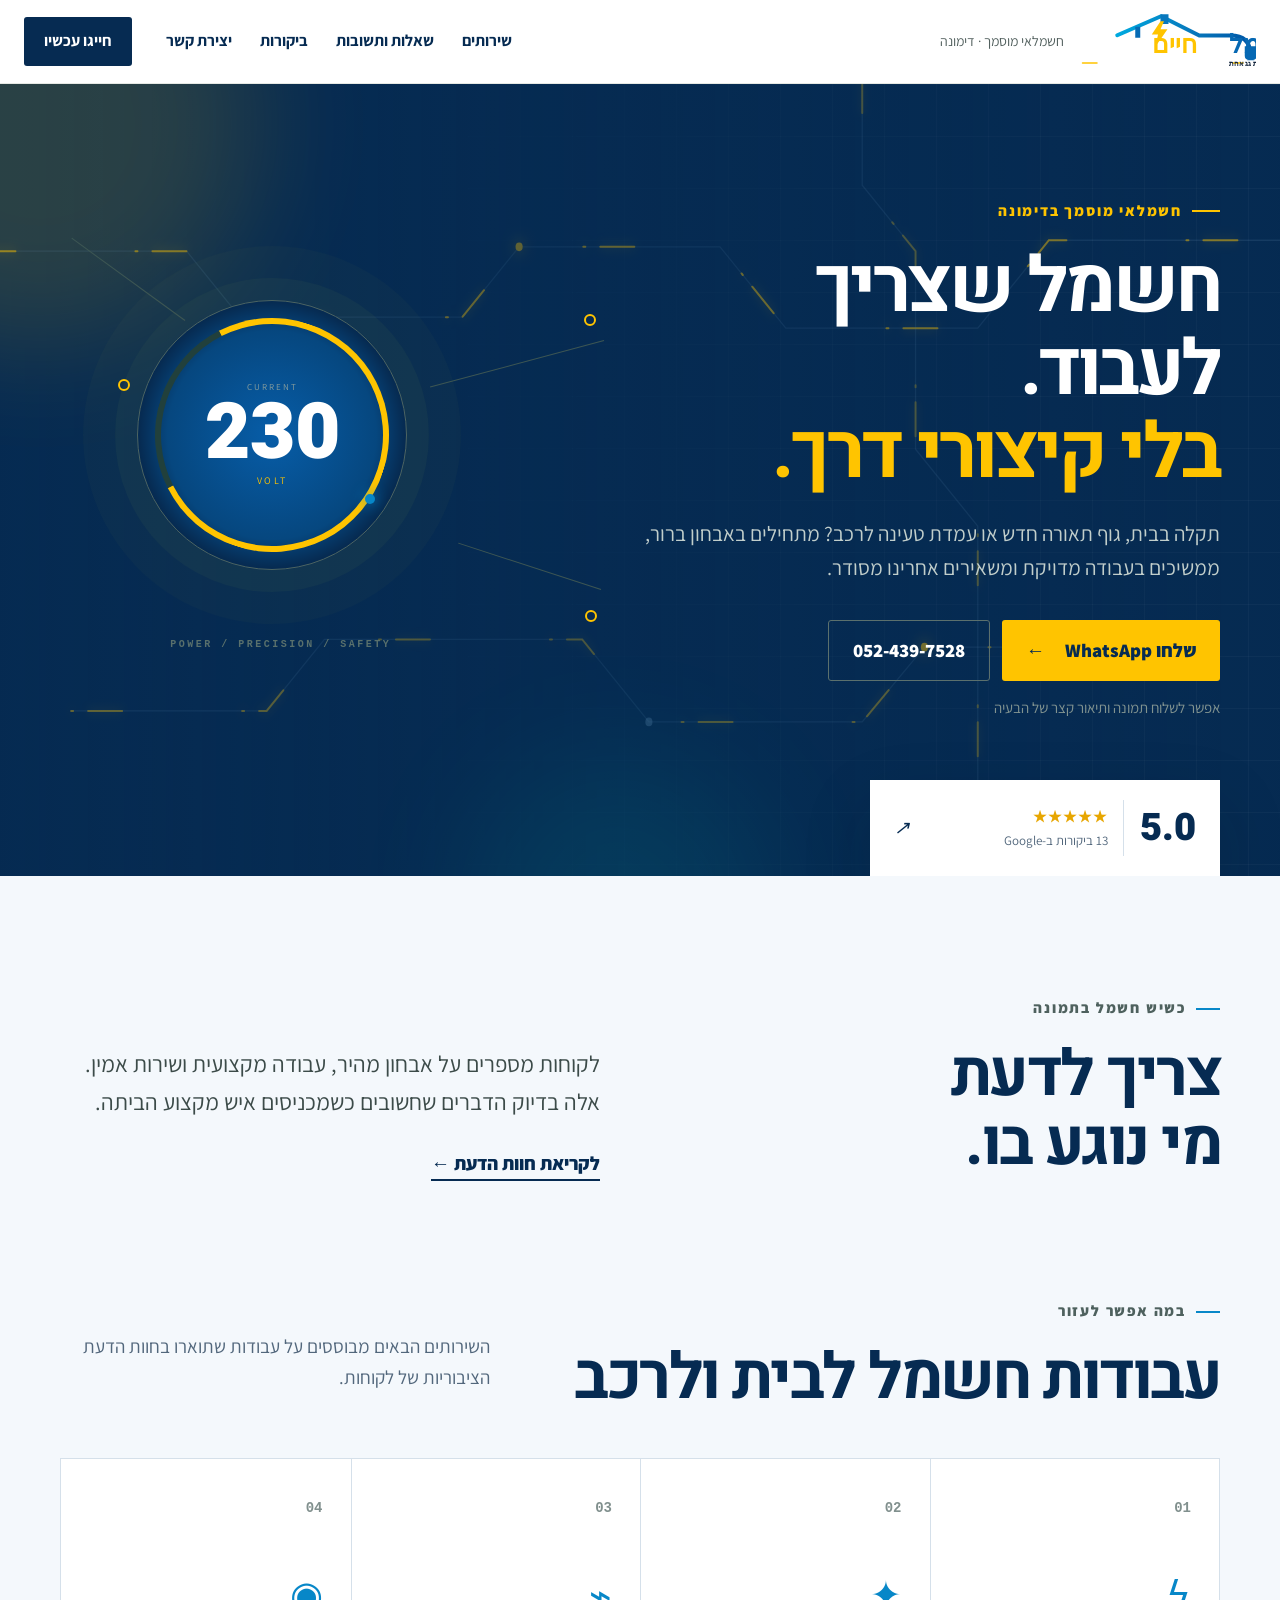
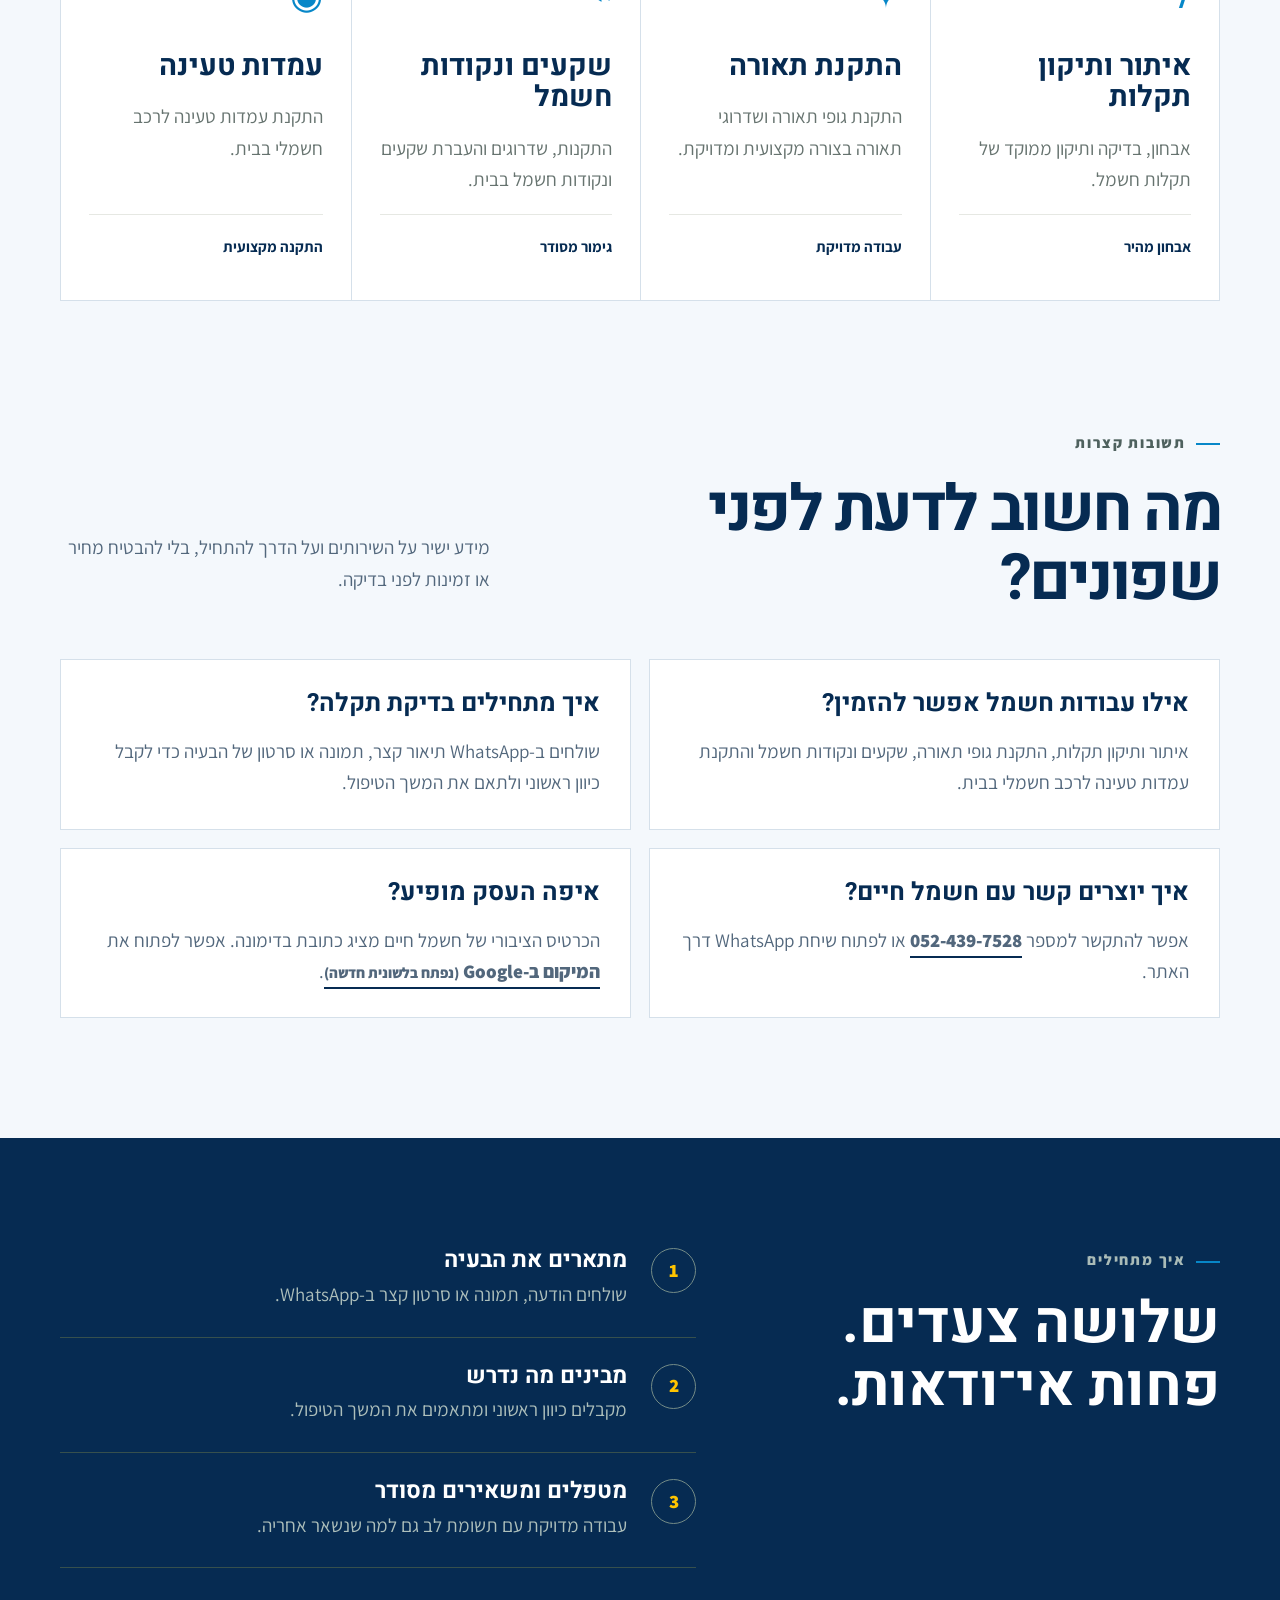
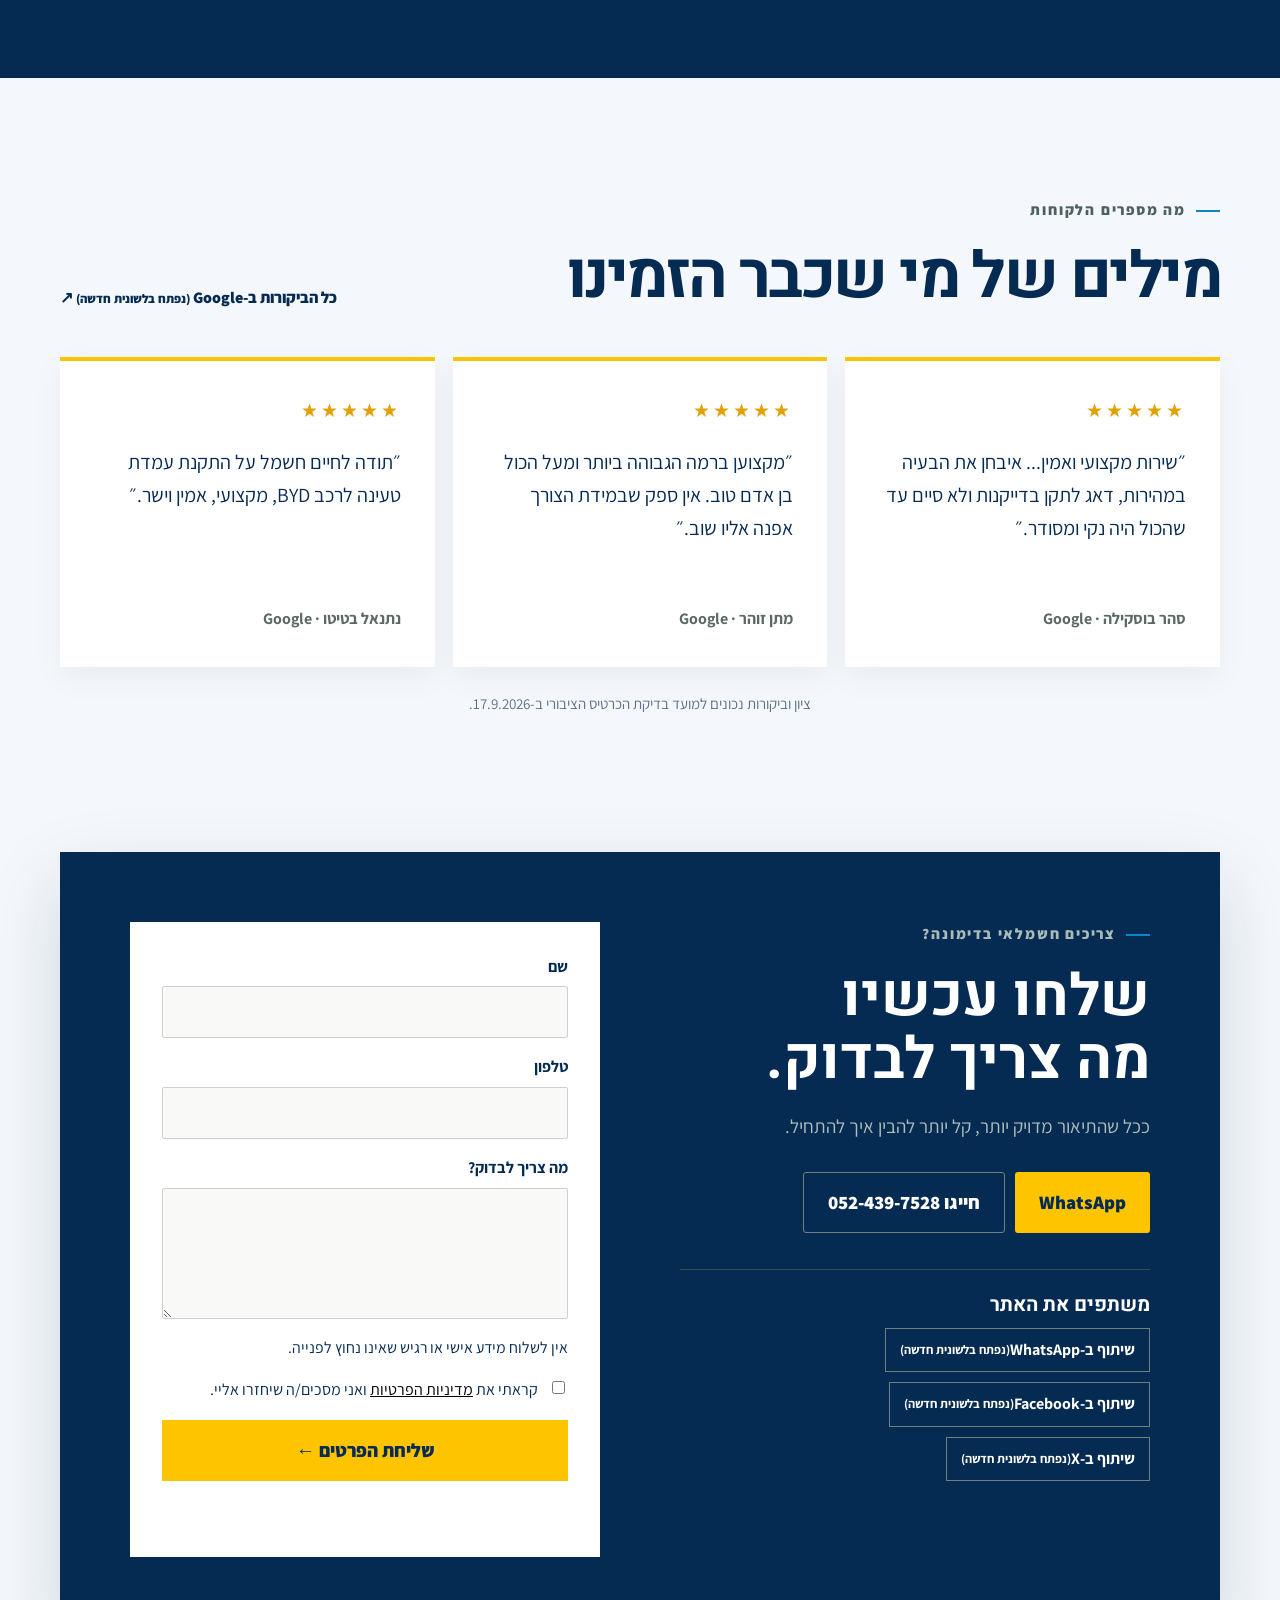
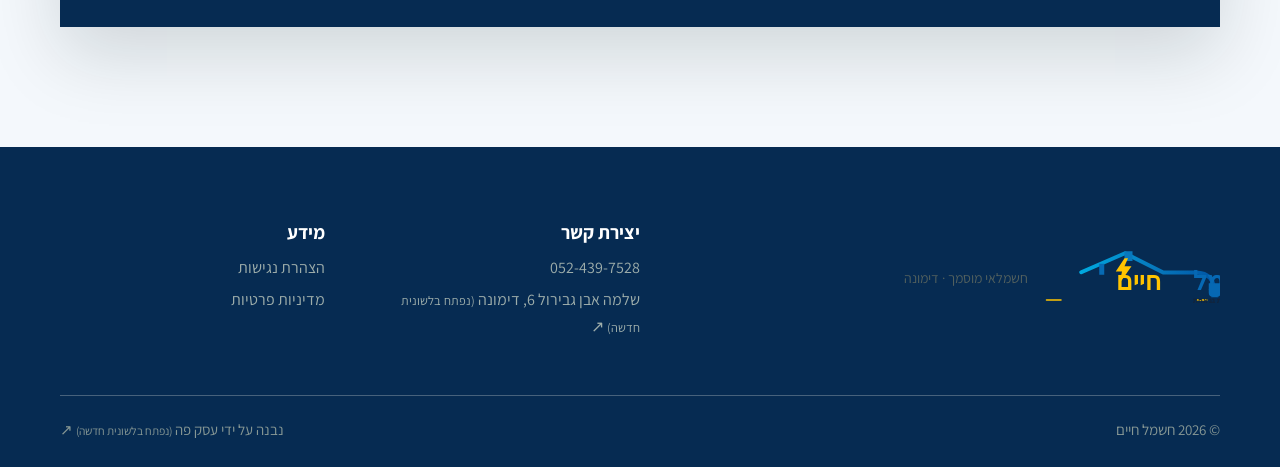
==== index.html @ 71584572 "Complete sharing, search, accessibility and brand standard" ====
<!doctype html>
<html lang="he" dir="rtl">
<head>
  <meta charset="utf-8">
  <meta name="viewport" content="width=device-width,initial-scale=1,viewport-fit=cover">
  <meta name="theme-color" content="#062b52">
  <meta name="color-scheme" content="light">
  <link rel="icon" href="/favicon.svg" type="image/svg+xml">
  <link rel="apple-touch-icon" href="/apple-touch-icon.png">
  <link rel="manifest" href="/site.webmanifest">
  <title>חשמל חיים | חשמלאי מוסמך בדימונה</title>
  <meta name="description" content="חשמל חיים, חשמלאי מוסמך בדימונה. עבודות חשמל לבית, התקנת גופי תאורה, שקעים ועמדות טעינה לרכב חשמלי. חייגו או שלחו WhatsApp.">
  <link rel="canonical" href="https://haim-gaz-electric.netlify.app/">
  
  
  <meta property="og:type" content="website">
  <meta property="og:locale" content="he_IL">
  <meta property="og:title" content="חשמל חיים | חשמלאי מוסמך בדימונה">
  <meta property="og:description" content="עבודות חשמל לבית ועמדות טעינה, עם דרך ישירה ופשוטה ליצור קשר.">
  <meta property="og:url" content="https://haim-gaz-electric.netlify.app/">
  <meta property="og:image" content="https://haim-gaz-electric.netlify.app/share.png">
  <meta property="og:image:secure_url" content="https://haim-gaz-electric.netlify.app/share.png">
  <meta property="og:image:type" content="image/png">
  <meta property="og:image:width" content="1200">
  <meta property="og:image:height" content="630">
  <meta property="og:image:alt" content="חשמל חיים - חשמלאי מוסמך בדימונה לעבודות חשמל לבית ולעמדות טעינה">
  <meta name="twitter:card" content="summary_large_image">
  <meta name="twitter:title" content="חשמל חיים | חשמלאי מוסמך בדימונה">
  <meta name="twitter:description" content="עבודות חשמל לבית ועמדות טעינה, עם דרך ישירה ופשוטה ליצור קשר.">
  <meta name="twitter:image" content="https://haim-gaz-electric.netlify.app/share.png">
  <meta name="twitter:image:alt" content="חשמל חיים - חשמלאי מוסמך בדימונה לעבודות חשמל לבית ולעמדות טעינה">
  <link rel="preconnect" href="https://fonts.googleapis.com">
  <link rel="preconnect" href="https://fonts.gstatic.com" crossorigin>
  <link href="https://fonts.googleapis.com/css2?family=Assistant:wght@400;500;600;700;800&family=Heebo:wght@700;800;900&display=swap" rel="stylesheet">
  <style>:root{--ink:#062b52;--ink2:#075da8;--lime:#ffc400;--paper:#f4f8fc;--white:#fff;--muted:#52677c;--line:#d5e0ea;--orange:#0787c8;--shadow:0 28px 70px rgba(7,27,27,.15)}*{box-sizing:border-box}html{scroll-behavior:smooth}body{margin:0;background:var(--paper);color:var(--ink);font-family:Assistant,Arial,sans-serif;font-size:19px;line-height:1.65}a{color:inherit;text-decoration:none}button,input,textarea{font:inherit}.skip{position:fixed;top:10px;right:10px;background:#fff;padding:10px 18px;z-index:1000;transform:translateY(-200%)}.skip:focus{transform:none}.wrap{width:min(1160px,calc(100% - 40px));margin-inline:auto}.topbar{height:84px;padding:0 max(24px,calc((100vw - 1240px)/2));display:flex;align-items:center;gap:34px;background:#fff;border-bottom:1px solid #e6e9e4;position:sticky;top:0;z-index:50}.brand{display:flex;align-items:center;gap:12px;margin-left:auto}.brand-mark{width:44px;height:44px;display:grid;place-items:center;background:var(--lime);border:2px solid var(--ink);border-radius:50%;font:900 24px Heebo}.brand b,.brand small{display:block}.brand b{font:800 19px Heebo;line-height:1.1}.brand small{font-size:14px;color:#52605e}.topbar nav{display:flex;gap:28px;font-size:16px;font-weight:700}.topbar nav a:hover,.topbar nav a:focus{text-decoration:underline;text-underline-offset:5px}.mini-call{background:var(--ink);color:#fff;padding:11px 20px;font-weight:700;font-size:16px;border-radius:3px}.hero{min-height:720px;background:var(--ink);color:#fff;position:relative;overflow:hidden;padding:100px max(24px,calc((100vw - 1160px)/2)) 140px;display:grid;grid-template-columns:1.05fr .95fr;align-items:center}.hero:before{content:"";position:absolute;inset:0;background-image:linear-gradient(rgba(255,255,255,.035) 1px,transparent 1px),linear-gradient(90deg,rgba(255,255,255,.035) 1px,transparent 1px);background-size:52px 52px;mask-image:linear-gradient(to left,black,transparent 76%)}.glow{position:absolute;border-radius:50%;filter:blur(60px);opacity:.15}.glow-a{width:440px;height:440px;background:var(--lime);left:-180px;top:-180px}.glow-b{width:300px;height:300px;background:#00a8a0;right:40%;bottom:-180px}.current-field{position:absolute;inset:0;z-index:0;pointer-events:none;opacity:.55}.current-field svg{display:block;width:100%;height:100%}.current-track{fill:none;stroke:rgba(151,202,242,.18);stroke-width:1.25;vector-effect:non-scaling-stroke}.current-flow{fill:none;stroke:var(--lime);stroke-width:2;stroke-linecap:round;stroke-dasharray:2 15 34 120;vector-effect:non-scaling-stroke;filter:drop-shadow(0 0 5px rgba(255,196,0,.5));animation:current-run 12s linear infinite}.current-flow.flow-2{animation-duration:16s;animation-delay:-8s;opacity:.72}.current-flow.flow-3{animation-duration:19s;animation-delay:-4s;opacity:.58}.current-node{fill:#9bcff5;opacity:.42}.current-pulse{fill:var(--lime);filter:drop-shadow(0 0 7px rgba(255,196,0,.78));transform-box:fill-box;transform-origin:center;animation:current-pulse 4.8s ease-in-out infinite}.current-pulse.pulse-2{animation-delay:-2.4s}.current-field:after{content:"";position:absolute;inset:0;background:linear-gradient(90deg,rgba(6,43,82,.05),rgba(6,43,82,.35) 42%,rgba(6,43,82,.08));pointer-events:none}@keyframes current-run{to{stroke-dashoffset:-171}}@keyframes current-pulse{0%,100%{opacity:.3;transform:scale(.7)}50%{opacity:1;transform:scale(1.3)}}.hero-content{position:relative;z-index:2;max-width:650px}.eyebrow,.section-kicker{font-size:15px;font-weight:800;letter-spacing:.12em;text-transform:uppercase}.eyebrow{color:var(--lime);display:flex;align-items:center;gap:10px}.eyebrow span{width:28px;height:2px;background:var(--lime)}h1,h2,h3{font-family:Heebo,Arial,sans-serif;margin:0;line-height:1.08}h1{font-size:clamp(54px,6vw,84px);letter-spacing:-.045em;margin:22px 0}h1 em{color:var(--lime);font-style:normal}.hero-copy{font-size:21px;color:#c1cecb;max-width:580px;margin:0 0 34px}.hero-actions{display:flex;gap:12px;flex-wrap:wrap}.btn{min-height:54px;padding:14px 24px;display:inline-flex;align-items:center;justify-content:center;gap:20px;font-weight:800;border-radius:3px;transition:.2s transform,.2s background}.btn:hover{transform:translateY(-2px)}.btn-primary{background:var(--lime);color:var(--ink)}.btn-ghost{border:1px solid #5b706d}.micro{font-size:15px;color:#819390}.hero-visual{position:relative;z-index:1;height:440px;min-width:420px}.meter{position:absolute;width:270px;height:270px;left:14%;top:60px;border-radius:50%;border:1px solid #4d6562;display:flex;flex-direction:column;align-items:center;justify-content:center;background:radial-gradient(circle,#075da8 0,#06477f 55%,#062b52 70%);box-shadow:0 0 0 22px rgba(215,255,63,.03),0 0 0 54px rgba(215,255,63,.02)}.meter:before{content:"";position:absolute;inset:17px;border-radius:50%;border:6px solid var(--lime);border-left-color:#21403c;transform:rotate(18deg)}.meter strong{font:900 78px/1 Heebo;color:#fff;z-index:1}.meter small,.meter-label{z-index:1;letter-spacing:.22em}.meter small{font-size:10px;color:var(--lime)}.meter-label{font-size:9px;color:#8da09d}.meter i{position:absolute;width:10px;height:10px;border-radius:50%;background:var(--orange);right:31px;bottom:65px;box-shadow:0 0 14px var(--orange)}.line{position:absolute;height:1px;background:#3d5653;transform-origin:right}.line-1{width:180px;right:7px;top:100px;transform:rotate(-15deg)}.line-2{width:150px;right:10px;bottom:90px;transform:rotate(18deg)}.line-3{width:140px;left:-15px;top:80px;transform:rotate(36deg)}.node{position:absolute;width:12px;height:12px;border:2px solid var(--lime);border-radius:50%}.node-1{right:15px;top:74px}.node-2{right:14px;bottom:58px}.node-3{left:58px;top:139px}.hero-visual>p{position:absolute;bottom:20px;left:20%;font:600 10px/1 monospace;color:#59706c;letter-spacing:.25em}.rating-card{position:absolute;bottom:0;right:max(24px,calc((100vw - 1160px)/2));background:#fff;color:var(--ink);padding:20px 24px;width:350px;display:flex;align-items:center;gap:15px;box-shadow:var(--shadow)}.rating-card .score{font:900 38px Heebo;border-left:1px solid var(--line);padding-left:16px}.rating-card b{display:block;color:#e7a600;letter-spacing:2px;font-size:15px}.rating-card small{display:block;color:var(--muted);font-size:13px}.rating-card i{margin-right:auto}.intro{padding:120px 0}.section-kicker{color:#4e615e;margin:0 0 20px}.section-kicker:before{content:"";display:inline-block;width:24px;height:2px;background:var(--orange);margin-left:10px;vertical-align:middle}.intro-grid{display:grid;grid-template-columns:1fr 1fr;gap:80px}.intro h2,.section-head h2,.reviews h2{font-size:clamp(42px,5vw,64px);letter-spacing:-.04em}.intro-grid>div p{font-size:23px;color:#3c4b49;margin:5px 0 26px}.text-link{font-weight:800;border-bottom:2px solid var(--ink);padding-bottom:4px}.section-head{display:flex;align-items:end;justify-content:space-between;gap:40px;margin-bottom:45px}.section-head>p{max-width:430px;color:var(--muted)}.services{padding-bottom:130px;scroll-margin-top:100px}.service-grid{display:grid;grid-template-columns:repeat(4,1fr);border:1px solid var(--line)}.service{position:relative;padding:40px 28px;min-height:370px;background:#fff;border-left:1px solid var(--line);display:flex;flex-direction:column;transition:background .2s ease,color .2s ease}.service:last-child{border-left:0}.service:focus-visible,.service:focus-within{background:var(--ink);color:#fff;outline:3px solid var(--orange);outline-offset:-3px}@media(hover:hover) and (pointer:fine){.service:hover{background:var(--ink);color:#fff}}.num{font:700 14px/1.4 monospace;color:#81908e}.icon{font-size:38px;margin:45px 0 25px;color:var(--orange)}.service:focus-visible .icon,.service:focus-within .icon{color:var(--lime)}@media(hover:hover) and (pointer:fine){.service:hover .icon{color:var(--lime)}}.service h3{font-size:29px}.service p{color:#66736f}.service:focus-visible p,.service:focus-within p{color:#afc0bc}@media(hover:hover) and (pointer:fine){.service:hover p{color:#afc0bc}}.tag{margin-top:auto;font-size:15px;font-weight:700;padding-top:20px;border-top:1px solid #e6e8e3}.service:focus-visible .tag,.service:focus-within .tag{border-color:#36504d;color:var(--lime)}@media(hover:hover) and (pointer:fine){.service:hover .tag{border-color:#36504d;color:var(--lime)}}.process{background:var(--ink);color:#fff;padding:110px 0}.process-grid{display:grid;grid-template-columns:.8fr 1.2fr;gap:100px}.process h2{font-size:58px}.section-kicker.light{color:#a9bbb7}.process ol{list-style:none;margin:0;padding:0}.process li{display:flex;gap:24px;padding:26px 0;border-bottom:1px solid #36504d}.process li:first-child{padding-top:0}.process li>span{flex:0 0 45px;height:45px;border:1px solid #738b87;border-radius:50%;display:grid;place-items:center;color:var(--lime);font-weight:800}.process h3{font-size:23px}.process li p{margin:6px 0 0;color:#adbfbb}.reviews{padding:120px 0}.google-link{font-weight:800;font-size:16px}.review-grid{display:grid;grid-template-columns:repeat(3,1fr);gap:18px}.review-grid blockquote{margin:0;background:#fff;padding:34px;min-height:310px;display:flex;flex-direction:column;border-top:4px solid var(--lime);box-shadow:0 10px 30px rgba(7,27,27,.05)}.stars{color:#e2a100;letter-spacing:3px}.review-grid p{font-size:20px}.review-grid footer{margin-top:auto;font-size:16px;font-weight:700;color:#5c6967}.reviews-note{text-align:center;color:#607186;font-size:15px;margin-top:25px}.contact{padding-bottom:120px}.contact-card{background:var(--ink);color:#fff;padding:70px;display:grid;grid-template-columns:1fr 1fr;gap:80px;box-shadow:var(--shadow)}.contact h2{font-size:58px}.contact-card>div>p:not(.section-kicker){color:#aebfbb}.contact-buttons{display:flex;flex-wrap:wrap;gap:10px;margin-top:30px}.btn-light{background:var(--lime);color:var(--ink)}.btn-outline{border:1px solid #6c817d}.contact form{background:#fff;color:var(--ink);padding:32px;display:grid;gap:16px}.contact label{font-size:16px;font-weight:700}.contact input,.contact textarea{display:block;width:100%;margin-top:6px;border:1px solid #cbd2cd;background:#f9faf7;padding:12px;border-radius:2px}.contact input:focus,.contact textarea:focus{outline:3px solid rgba(215,255,63,.8);border-color:var(--ink)}.consent{display:flex;align-items:flex-start;gap:10px;font-weight:400!important}.consent input{width:auto;margin-top:4px}.consent button{border:0;background:0;text-decoration:underline;padding:0;cursor:pointer}.submit{border:0;background:var(--lime);color:var(--ink);font-weight:800;padding:15px;cursor:pointer}.hidden{position:absolute;width:1px;height:1px;overflow:hidden;clip:rect(0 0 0 0);clip-path:inset(50%);white-space:nowrap}.footer{background:var(--ink);color:#fff;padding:70px 0 24px}.footer-grid{display:grid;grid-template-columns:2fr 1fr 1fr;gap:50px}.footer-grid>div:not(.brand){display:flex;flex-direction:column;gap:6px}.footer-grid button{color:#fff;background:0;border:0;padding:0;text-align:right;cursor:pointer}.footer-grid a,.footer-grid button{font-size:16px;color:#9eaeab}.subfooter{border-top:1px solid #47627c;margin-top:55px;padding-top:22px;display:flex;justify-content:space-between;font-size:15px;color:#869794}dialog{border:0;max-width:650px;width:calc(100% - 40px);padding:34px;box-shadow:var(--shadow);border-radius:4px}dialog::backdrop{background:rgba(2,13,13,.72)}.dialog-head{display:flex;justify-content:space-between;align-items:center}.dialog-head h2{font-size:31px}.close{border:0;background:#edf0eb;width:40px;height:40px;border-radius:50%;font-size:28px;cursor:pointer}a:focus-visible,button:focus-visible{outline:3px solid var(--orange);outline-offset:4px}@media(max-width:900px){.topbar nav{display:none}.hero{grid-template-columns:1fr;padding-top:75px}.hero-visual{position:absolute;opacity:.35;left:-80px;top:170px;min-width:390px}.hero-content{z-index:2}.intro-grid,.process-grid,.contact-card{grid-template-columns:1fr}.review-grid{grid-template-columns:1fr}.service-grid{grid-template-columns:repeat(2,1fr)}.service{border-bottom:1px solid var(--line)}.service:nth-child(2n){border-left:0}.section-head{display:block}.section-head>p{margin-top:20px}.footer-grid{grid-template-columns:1fr 1fr}.footer-grid .brand{grid-column:1/-1}.contact-card{padding:40px;gap:40px}.process-grid{gap:50px}}@media(max-width:560px){body{font-size:18px;line-height:1.65}.current-field{opacity:.32}.current-field .mobile-hide{display:none}.current-flow{animation-duration:18s;stroke-width:1.5}.wrap{width:min(100% - 28px,1160px)}.topbar{height:72px;padding:0 14px}.brand small{font-size:13px}.mini-call{padding:9px 12px}.hero{min-height:720px;padding:70px 20px 130px}.hero-copy{font-size:19px}.hero-actions{display:grid}.rating-card{right:14px;left:14px;width:auto}.intro,.reviews{padding:85px 0}.intro-grid{gap:30px}.intro-grid>div p{font-size:20px}.services{padding-bottom:90px}.service-grid{grid-template-columns:1fr}.service{border-left:0}.service:nth-child(2n){border-left:0}.process{padding:85px 0}.process h2,.contact h2{font-size:44px}.contact{width:100%;padding-bottom:0}.contact-card{padding:55px 18px}.contact form{padding:22px 18px}.footer-grid{grid-template-columns:1fr}.footer-grid .brand{grid-column:auto}.subfooter{gap:20px;flex-direction:column}.hero-visual{left:-190px}h1{font-size:50px}}.answers{padding:0 0 120px;scroll-margin-top:100px}.answer-grid{display:grid;grid-template-columns:repeat(2,1fr);gap:18px}.answer-grid article{background:#fff;padding:30px;border:1px solid var(--line)}.answer-grid h3{font-size:25px}.answer-grid p{margin-bottom:0;color:var(--muted)}.share-panel{margin-top:36px;padding-top:24px;border-top:1px solid #36504d}.share-panel h3{font-size:20px;margin-bottom:12px}.share-links{display:flex;flex-wrap:wrap;gap:10px}.share-link{display:inline-flex;min-height:44px;align-items:center;padding:8px 14px;border:1px solid #6c817d;color:#fff;font-weight:700;font-size:16px}.external-note{font-size:.78em}.form-status{min-height:1.5em;margin:0;color:#062b52;font-weight:700}@media(max-width:560px){.answer-grid{grid-template-columns:1fr}.answers{padding-bottom:85px}.share-links{display:grid}.share-link{justify-content:center}}
@media(prefers-reduced-motion:reduce){html{scroll-behavior:auto}*,*:before,*:after{animation:none!important;transition-duration:.01ms!important}.current-flow{stroke-dasharray:none;opacity:.18}.current-pulse{opacity:.45;transform:none}}
</style>
  <script type="application/ld+json">
  {"@context":"https://schema.org","@graph":[{"@type":"Electrician","@id":"https://haim-gaz-electric.netlify.app/#business","name":"חשמל חיים","description":"חשמלאי מוסמך בדימונה לעבודות חשמל לבית והתקנת עמדות טעינה.","url":"https://haim-gaz-electric.netlify.app/","telephone":"+972524397528","address":{"@type":"PostalAddress","streetAddress":"שלמה אבן גבירול 6","addressLocality":"דימונה","postalCode":"8618106","addressCountry":"IL"},"geo":{"@type":"GeoCoordinates","latitude":31.075882,"longitude":35.042323},"aggregateRating":{"@type":"AggregateRating","ratingValue":"5.0","reviewCount":"13","bestRating":"5"},"sameAs":["https://www.google.com/maps/search/?api=1&query=%D7%97%D7%A9%D7%9E%D7%9C%D7%90%D7%99+%D7%9E%D7%95%D7%A1%D7%9E%D7%9A+-+%D7%97%D7%99%D7%99%D7%9D+%D7%92%D7%96&query_place_id=ChIJ_wHM0NhPAhURYa_CrU1slCw"]},{"@type":"WebSite","@id":"https://haim-gaz-electric.netlify.app/#website","url":"https://haim-gaz-electric.netlify.app/","name":"חשמל חיים","inLanguage":"he-IL","publisher":{"@id":"https://haim-gaz-electric.netlify.app/#business"}},{"@type":"FAQPage","@id":"https://haim-gaz-electric.netlify.app/#faq","inLanguage":"he-IL","mainEntity":[{"@type":"Question","name":"אילו עבודות חשמל אפשר להזמין?","acceptedAnswer":{"@type":"Answer","text":"האתר מציג איתור ותיקון תקלות, התקנת גופי תאורה, שקעים ונקודות חשמל והתקנת עמדות טעינה לרכב חשמלי בבית."}},{"@type":"Question","name":"איך מתחילים בדיקת תקלה?","acceptedAnswer":{"@type":"Answer","text":"שולחים ב-WhatsApp תיאור קצר, תמונה או סרטון של הבעיה כדי לקבל כיוון ראשוני ולתאם את המשך הטיפול."}},{"@type":"Question","name":"איך יוצרים קשר עם חשמל חיים?","acceptedAnswer":{"@type":"Answer","text":"אפשר להתקשר למספר 052-439-7528 או לפתוח שיחת WhatsApp דרך האתר."}}]}]}
  </script>
</head>
<body>
  <a class="skip" href="#main">דלגו לתוכן</a>
  <header class="topbar">
    <a class="brand" href="#top" aria-label="חשמל חיים - דף הבית">
      <img src="logo.svg" alt="חשמל חיים" width="180" height="58">
      <span><small>חשמלאי מוסמך · דימונה</small></span>
    </a>
    <nav aria-label="ניווט ראשי">
      <a href="#services">שירותים</a><a href="#answers">שאלות ותשובות</a><a href="#reviews">ביקורות</a><a href="#contact">יצירת קשר</a>
    </nav>
    <a class="mini-call" href="tel:+972524397528">חייגו עכשיו</a>
  </header>

  <main id="main">
    <section class="hero" id="top" aria-labelledby="hero-title">
      <div class="glow glow-a"></div><div class="glow glow-b"></div>
      <div class="current-field" aria-hidden="true">
        <svg viewBox="0 0 1440 720" preserveAspectRatio="none" focusable="false">
          <path class="current-track" d="M-40 152 H210 L270 212 H520 L584 148 H810 L884 222 H1100 L1180 142 H1480"/>
          <path class="current-flow" d="M-40 152 H210 L270 212 H520 L584 148 H810 L884 222 H1100 L1180 142 H1480"/>
          <path class="current-track mobile-hide" d="M80 570 H300 L365 505 H655 L730 580 H970 L1040 512 H1360"/>
          <path class="current-flow flow-2 mobile-hide" d="M80 570 H300 L365 505 H655 L730 580 H970 L1040 512 H1360"/>
          <path class="current-track mobile-hide" d="M970 -20 V92 L1030 152 V332 L1100 402 V742"/>
          <path class="current-flow flow-3 mobile-hide" d="M970 -20 V92 L1030 152 V332 L1100 402 V742"/>
          <circle class="current-node" cx="270" cy="212" r="4"/><circle class="current-pulse" cx="584" cy="148" r="4"/>
          <circle class="current-node mobile-hide" cx="730" cy="580" r="4"/><circle class="current-pulse pulse-2 mobile-hide" cx="1040" cy="512" r="4"/>
        </svg>
      </div>
      <div class="hero-content">
        <p class="eyebrow"><span></span> חשמלאי מוסמך בדימונה</p>
        <h1 id="hero-title">חשמל שצריך לעבוד.<br><em>בלי קיצורי דרך.</em></h1>
        <p class="hero-copy">תקלה בבית, גוף תאורה חדש או עמדת טעינה לרכב? מתחילים באבחון ברור, ממשיכים בעבודה מדויקת ומשאירים אחרינו מסודר.</p>
        <div class="hero-actions">
          <a class="btn btn-primary" href="https://wa.me/972524397528?text=%D7%A9%D7%9C%D7%95%D7%9D%20%D7%97%D7%99%D7%99%D7%9D%2C%20%D7%94%D7%92%D7%A2%D7%AA%D7%99%20%D7%9E%D7%94%D7%90%D7%AA%D7%A8%20%D7%95%D7%90%D7%A9%D7%9E%D7%97%20%D7%9C%D7%94%D7%AA%D7%99%D7%99%D7%A2%D7%A5" target="_blank" rel="noopener noreferrer">שלחו WhatsApp <span aria-hidden="true">←</span></a>
          <a class="btn btn-ghost" href="tel:+972524397528">052-439-7528</a>
        </div>
        <p class="micro">אפשר לשלוח תמונה ותיאור קצר של הבעיה</p>
      </div>
      <div class="hero-visual" aria-hidden="true">
        <div class="meter"><span class="meter-label">CURRENT</span><strong>230</strong><small>VOLT</small><i></i></div>
        <div class="line line-1"></div><div class="line line-2"></div><div class="line line-3"></div>
        <div class="node node-1"></div><div class="node node-2"></div><div class="node node-3"></div>
        <p>POWER / PRECISION / SAFETY</p>
      </div>
      <a class="rating-card" href="https://www.google.com/maps/search/?api=1&query=%D7%97%D7%A9%D7%9E%D7%9C%D7%90%D7%99+%D7%9E%D7%95%D7%A1%D7%9E%D7%9A+-+%D7%97%D7%99%D7%99%D7%9D+%D7%92%D7%96&query_place_id=ChIJ_wHM0NhPAhURYa_CrU1slCw" target="_blank" rel="noopener noreferrer" aria-label="ציון 5 מתוך 5 מ-13 ביקורות בגוגל, נפתח בלשונית חדשה">
        <span class="score">5.0</span><span><b>★★★★★</b><small>13 ביקורות ב-Google</small></span><i aria-hidden="true">↗</i>
      </a>
    </section>

    <section class="intro wrap">
      <p class="section-kicker">כשיש חשמל בתמונה</p>
      <div class="intro-grid"><h2>צריך לדעת<br>מי נוגע בו.</h2><div><p>לקוחות מספרים על אבחון מהיר, עבודה מקצועית ושירות אמין. אלה בדיוק הדברים שחשובים כשמכניסים איש מקצוע הביתה.</p><a class="text-link" href="#reviews">לקריאת חוות הדעת <span>←</span></a></div></div>
    </section>

    <section class="services wrap" id="services" aria-labelledby="services-title">
      <div class="section-head"><div><p class="section-kicker">במה אפשר לעזור</p><h2 id="services-title">עבודות חשמל לבית ולרכב</h2></div><p>השירותים הבאים מבוססים על עבודות שתוארו בחוות הדעת הציבוריות של לקוחות.</p></div>
      <div class="service-grid">
        <article class="service" tabindex="0"><span class="num">01</span><div class="icon bolt">ϟ</div><h3>איתור ותיקון תקלות</h3><p>אבחון, בדיקה ותיקון ממוקד של תקלות חשמל.</p><span class="tag">אבחון מהיר</span></article>
        <article class="service" tabindex="0"><span class="num">02</span><div class="icon">✦</div><h3>התקנת תאורה</h3><p>התקנת גופי תאורה ושדרוגי תאורה בצורה מקצועית ומדויקת.</p><span class="tag">עבודה מדויקת</span></article>
        <article class="service" tabindex="0"><span class="num">03</span><div class="icon">⌁</div><h3>שקעים ונקודות חשמל</h3><p>התקנות, שדרוגים והעברת שקעים ונקודות חשמל בבית.</p><span class="tag">גימור מסודר</span></article>
        <article class="service" tabindex="0"><span class="num">04</span><div class="icon">◉</div><h3>עמדות טעינה</h3><p>התקנת עמדות טעינה לרכב חשמלי בבית.</p><span class="tag">התקנה מקצועית</span></article>
      </div>
    </section>

    <section class="answers wrap" id="answers" aria-labelledby="answers-title">
      <div class="section-head"><div><p class="section-kicker">תשובות קצרות</p><h2 id="answers-title">מה חשוב לדעת לפני שפונים?</h2></div><p>מידע ישיר על השירותים ועל הדרך להתחיל, בלי להבטיח מחיר או זמינות לפני בדיקה.</p></div>
      <div class="answer-grid">
        <article><h3>אילו עבודות חשמל אפשר להזמין?</h3><p>איתור ותיקון תקלות, התקנת גופי תאורה, שקעים ונקודות חשמל והתקנת עמדות טעינה לרכב חשמלי בבית.</p></article>
        <article><h3>איך מתחילים בדיקת תקלה?</h3><p>שולחים ב-WhatsApp תיאור קצר, תמונה או סרטון של הבעיה כדי לקבל כיוון ראשוני ולתאם את המשך הטיפול.</p></article>
        <article><h3>איך יוצרים קשר עם חשמל חיים?</h3><p>אפשר להתקשר למספר <a class="text-link" href="tel:+972524397528">052-439-7528</a> או לפתוח שיחת WhatsApp דרך האתר.</p></article>
        <article><h3>איפה העסק מופיע?</h3><p>הכרטיס הציבורי של חשמל חיים מציג כתובת בדימונה. אפשר לפתוח את <a class="text-link" href="https://www.google.com/maps/search/?api=1&amp;query=%D7%97%D7%A9%D7%9E%D7%9C%D7%90%D7%99+%D7%9E%D7%95%D7%A1%D7%9E%D7%9A+-+%D7%97%D7%99%D7%99%D7%9D+%D7%92%D7%96&amp;query_place_id=ChIJ_wHM0NhPAhURYa_CrU1slCw" target="_blank" rel="noopener noreferrer">המיקום ב-Google <span class="external-note">(נפתח בלשונית חדשה)</span></a>.</p></article>
      </div>
    </section>

    <section class="process">
      <div class="wrap process-grid">
        <div><p class="section-kicker light">איך מתחילים</p><h2>שלושה צעדים.<br>פחות אי־ודאות.</h2></div>
        <ol>
          <li><span>1</span><div><h3>מתארים את הבעיה</h3><p>שולחים הודעה, תמונה או סרטון קצר ב-WhatsApp.</p></div></li>
          <li><span>2</span><div><h3>מבינים מה נדרש</h3><p>מקבלים כיוון ראשוני ומתאמים את המשך הטיפול.</p></div></li>
          <li><span>3</span><div><h3>מטפלים ומשאירים מסודר</h3><p>עבודה מדויקת עם תשומת לב גם למה שנשאר אחריה.</p></div></li>
        </ol>
      </div>
    </section>

    <section class="reviews wrap" id="reviews" aria-labelledby="reviews-title">
      <div class="section-head"><div><p class="section-kicker">מה מספרים הלקוחות</p><h2 id="reviews-title">מילים של מי שכבר הזמינו</h2></div><a class="google-link" href="https://www.google.com/maps/search/?api=1&query=%D7%97%D7%A9%D7%9E%D7%9C%D7%90%D7%99+%D7%9E%D7%95%D7%A1%D7%9E%D7%9A+-+%D7%97%D7%99%D7%99%D7%9D+%D7%92%D7%96&query_place_id=ChIJ_wHM0NhPAhURYa_CrU1slCw" target="_blank" rel="noopener noreferrer">כל הביקורות ב-Google <span class="external-note">(נפתח בלשונית חדשה)</span> ↗</a></div>
      <div class="review-grid">
        <blockquote><div class="stars" aria-label="5 כוכבים">★★★★★</div><p>״שירות מקצועי ואמין... איבחן את הבעיה במהירות, דאג לתקן בדייקנות ולא סיים עד שהכול היה נקי ומסודר.״</p><footer>סהר בוסקילה · Google</footer></blockquote>
        <blockquote><div class="stars" aria-label="5 כוכבים">★★★★★</div><p>״מקצוען ברמה הגבוהה ביותר ומעל הכול בן אדם טוב. אין ספק שבמידת הצורך אפנה אליו שוב.״</p><footer>מתן זוהר · Google</footer></blockquote>
        <blockquote><div class="stars" aria-label="5 כוכבים">★★★★★</div><p>״תודה לחיים חשמל על התקנת עמדת טעינה לרכב BYD, מקצועי, אמין וישר.״</p><footer>נתנאל בטיטו · Google</footer></blockquote>
      </div>
      <p class="reviews-note">ציון וביקורות נכונים למועד בדיקת הכרטיס הציבורי ב-17.9.2026.</p>
    </section>

    <section class="contact wrap" id="contact" aria-labelledby="contact-title">
      <div class="contact-card">
        <div><p class="section-kicker light">צריכים חשמלאי בדימונה?</p><h2 id="contact-title">שלחו עכשיו<br>מה צריך לבדוק.</h2><p>ככל שהתיאור מדויק יותר, קל יותר להבין איך להתחיל.</p><div class="contact-buttons"><a class="btn btn-light" href="https://wa.me/972524397528?text=%D7%A9%D7%9C%D7%95%D7%9D%20%D7%97%D7%99%D7%99%D7%9D%2C%20%D7%94%D7%92%D7%A2%D7%AA%D7%99%20%D7%9E%D7%94%D7%90%D7%AA%D7%A8%20%D7%95%D7%90%D7%A9%D7%9E%D7%97%20%D7%9C%D7%94%D7%AA%D7%99%D7%99%D7%A2%D7%A5" target="_blank" rel="noopener noreferrer">WhatsApp</a><a class="btn btn-outline" href="tel:+972524397528">חייגו 052-439-7528</a></div><div class="share-panel" aria-labelledby="share-title"><h3 id="share-title">משתפים את האתר</h3><div class="share-links"><a class="share-link" href="https://api.whatsapp.com/send?text=%D7%97%D7%A9%D7%9E%D7%9C%20%D7%97%D7%99%D7%99%D7%9D%20%E2%80%93%20%D7%97%D7%A9%D7%9E%D7%9C%D7%90%D7%99%20%D7%9E%D7%95%D7%A1%D7%9E%D7%9A%20%D7%91%D7%93%D7%99%D7%9E%D7%95%D7%A0%D7%94%3A%20https%3A%2F%2Fhaim-gaz-electric.netlify.app%2F" target="_blank" rel="noopener noreferrer">שיתוף ב-WhatsApp <span class="external-note">(נפתח בלשונית חדשה)</span></a><a class="share-link" href="https://www.facebook.com/sharer/sharer.php?u=https%3A%2F%2Fhaim-gaz-electric.netlify.app%2F" target="_blank" rel="noopener noreferrer">שיתוף ב-Facebook <span class="external-note">(נפתח בלשונית חדשה)</span></a><a class="share-link" href="https://twitter.com/intent/tweet?url=https%3A%2F%2Fhaim-gaz-electric.netlify.app%2F&amp;text=%D7%97%D7%A9%D7%9E%D7%9C%20%D7%97%D7%99%D7%99%D7%9D%20%E2%80%93%20%D7%97%D7%A9%D7%9E%D7%9C%D7%90%D7%99%20%D7%9E%D7%95%D7%A1%D7%9E%D7%9A%20%D7%91%D7%93%D7%99%D7%9E%D7%95%D7%A0%D7%94" target="_blank" rel="noopener noreferrer">שיתוף ב-X <span class="external-note">(נפתח בלשונית חדשה)</span></a></div></div></div>
        <form name="contact" method="POST" data-netlify="true" netlify-honeypot="company" aria-label="טופס יצירת קשר">
          <input type="hidden" name="form-name" value="contact"><p class="hidden"><label>לא למלא <input name="company"></label></p>
          <label>שם <input name="name" autocomplete="name" required></label>
          <label>טלפון <input name="phone" type="tel" inputmode="tel" autocomplete="tel" required></label>
          <label>מה צריך לבדוק? <textarea name="message" rows="4" aria-describedby="message-help" required></textarea></label><small id="message-help">אין לשלוח מידע אישי או רגיש שאינו נחוץ לפנייה.</small>
          <label class="consent"><input type="checkbox" required> <span>קראתי את <button type="button" data-dialog="privacy">מדיניות הפרטיות</button> ואני מסכים/ה שיחזרו אליי.</span></label>
          <button class="submit" type="submit">שליחת הפרטים <span aria-hidden="true">←</span></button><p class="form-status" role="status" aria-live="polite"></p>
        </form>
      </div>
    </section>
  </main>

  <footer class="footer">
    <div class="wrap footer-grid"><div class="brand"><img src="logo.svg" alt="חשמל חיים" width="180" height="58"><span><small>חשמלאי מוסמך · דימונה</small></span></div><div><b>יצירת קשר</b><a href="tel:+972524397528">052-439-7528</a><a href="https://www.google.com/maps/search/?api=1&query=%D7%97%D7%A9%D7%9E%D7%9C%D7%90%D7%99+%D7%9E%D7%95%D7%A1%D7%9E%D7%9A+-+%D7%97%D7%99%D7%99%D7%9D+%D7%92%D7%96&query_place_id=ChIJ_wHM0NhPAhURYa_CrU1slCw" target="_blank" rel="noopener noreferrer">שלמה אבן גבירול 6, דימונה <span class="external-note">(נפתח בלשונית חדשה)</span> ↗</a></div><div><b>מידע</b><button data-dialog="accessibility">הצהרת נגישות</button><button data-dialog="privacy">מדיניות פרטיות</button></div></div>
    <div class="wrap subfooter"><span>© <span id="year"></span> חשמל חיים</span><a href="https://esekpo.co.il/?utm_source=haim-gaz&utm_medium=referral&utm_campaign=site_credit" target="_blank" rel="noopener noreferrer">נבנה על ידי עסק פה <span class="external-note">(נפתח בלשונית חדשה)</span> ↗</a></div>
  </footer>

  <dialog id="privacy"><div class="dialog-head"><h2>מדיניות פרטיות</h2><button class="close" aria-label="סגירה">×</button></div><p>הפרטים שנמסרים בטופס, כגון שם, מספר טלפון ותיאור הפנייה, מיועדים רק לצורך יצירת קשר ומתן מענה לפנייה. אין באתר כלי אנליטיקה, פרסום, tracking, cookies או אחסון מקומי לא חיוני. הפרטים נשמרים אצל ספק הטופס Netlify כל עוד הם דרושים לטיפול בפנייה ולצרכים תפעוליים סבירים, ואפשר לבקש את מחיקתם. אין למסור בטופס מידע רגיש שאינו נחוץ לפנייה.</p><p>הטופס מעובד באמצעות שירות האחסון Netlify. ניתן ליצור קשר בטלפון 052-439-7528 כדי לבקש עיון, תיקון או מחיקה של פרטים שנמסרו.</p></dialog>
  <dialog id="accessibility"><div class="dialog-head"><h2>הצהרת נגישות</h2><button class="close" aria-label="סגירה">×</button></div><p>האתר נבנה מתוך כוונה להתאים לתקן הישראלי 5568 ולהנחיות WCAG 2.2 ברמה AA: ניווט מקלדת, מבנה כותרות ברור, ניגודיות, טקסט חלופי ותמיכה בהפחתת תנועה.</p><p>אם נתקלתם בקושי, התקשרו ל-052-439-7528 ותארו את העמוד והבעיה. נעשה מאמץ לתקן ולתת חלופה נגישה. ההצהרה אינה תחליף לביקורת נגישות רשמית של מומחה אנושי או לאישור משפטי.</p></dialog>
  <script>document.getElementById('year').textContent=new Date().getFullYear();
document.querySelectorAll('[data-dialog]').forEach(b=>b.addEventListener('click',()=>document.getElementById(b.dataset.dialog).showModal()));
document.querySelectorAll('dialog').forEach(d=>{d.querySelector('.close').addEventListener('click',()=>d.close());d.addEventListener('click',e=>{if(e.target===d)d.close()})});
</script>
</body>
  </html>
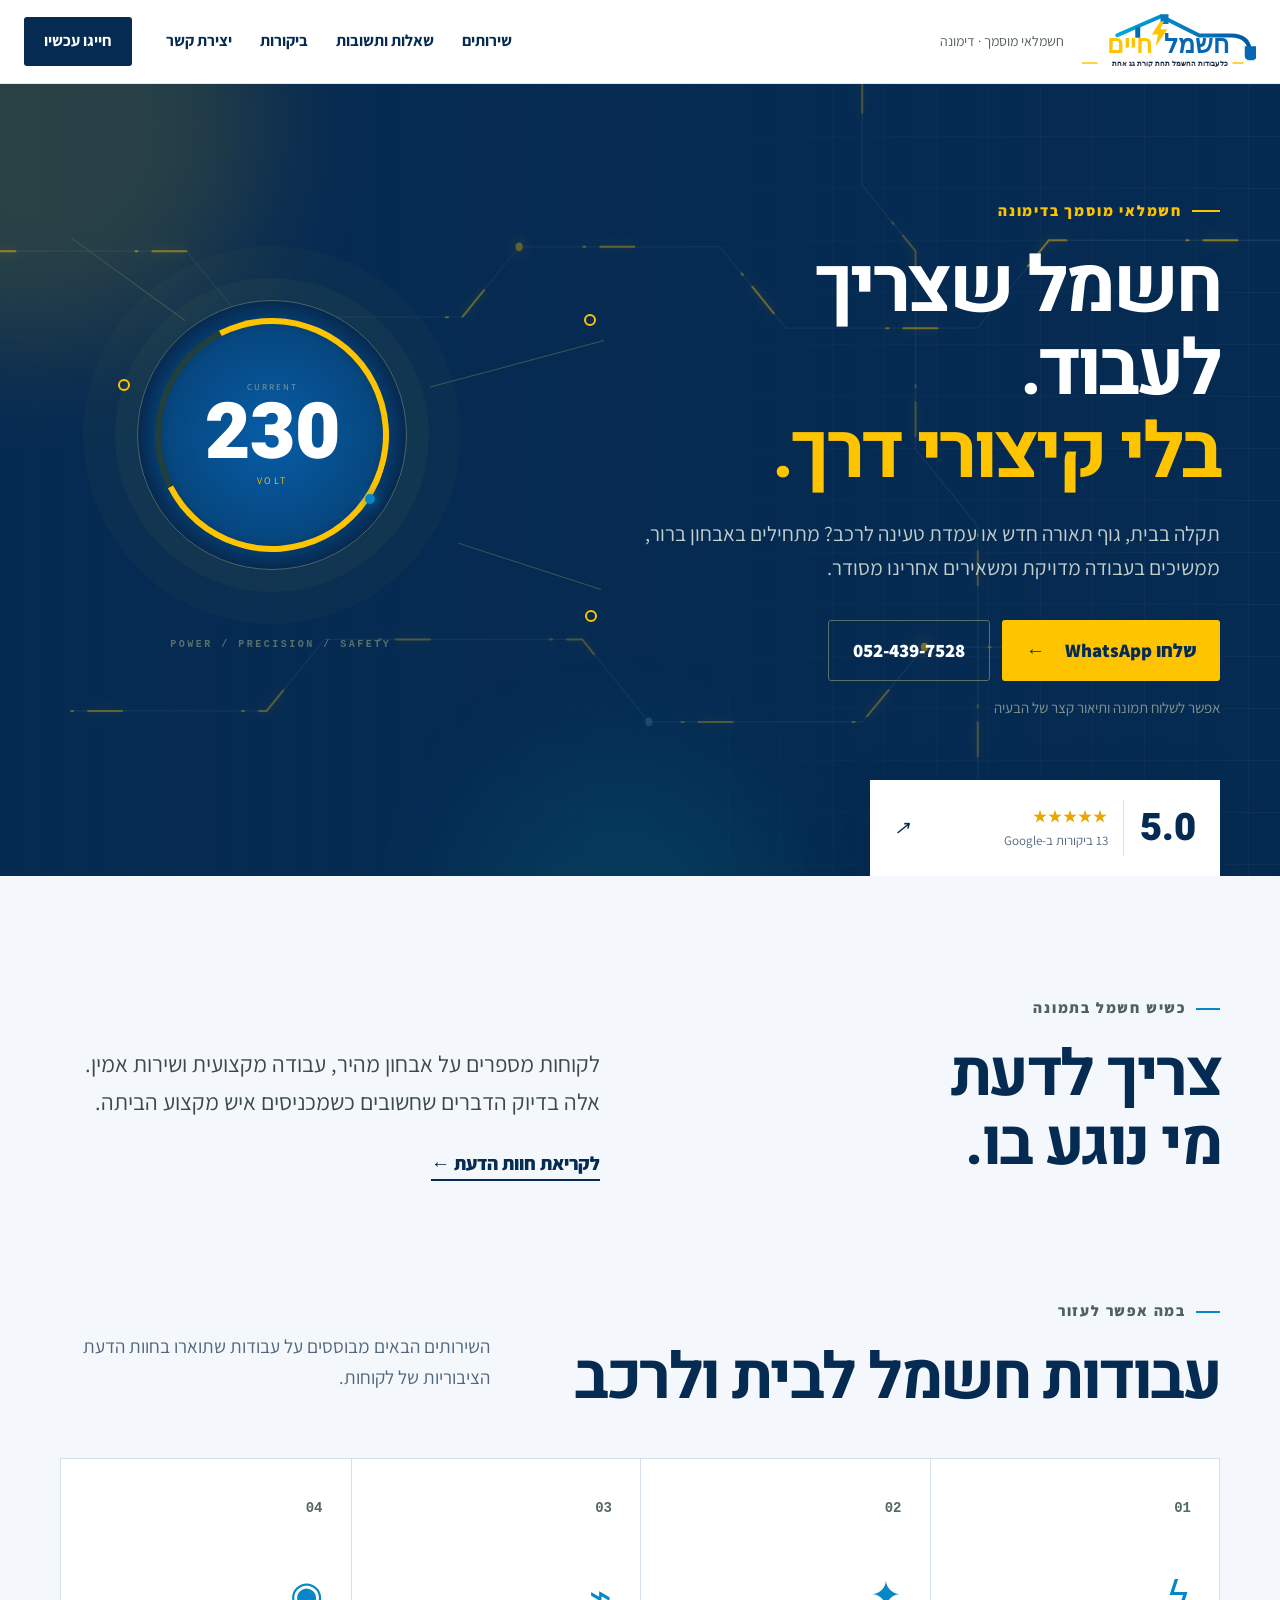
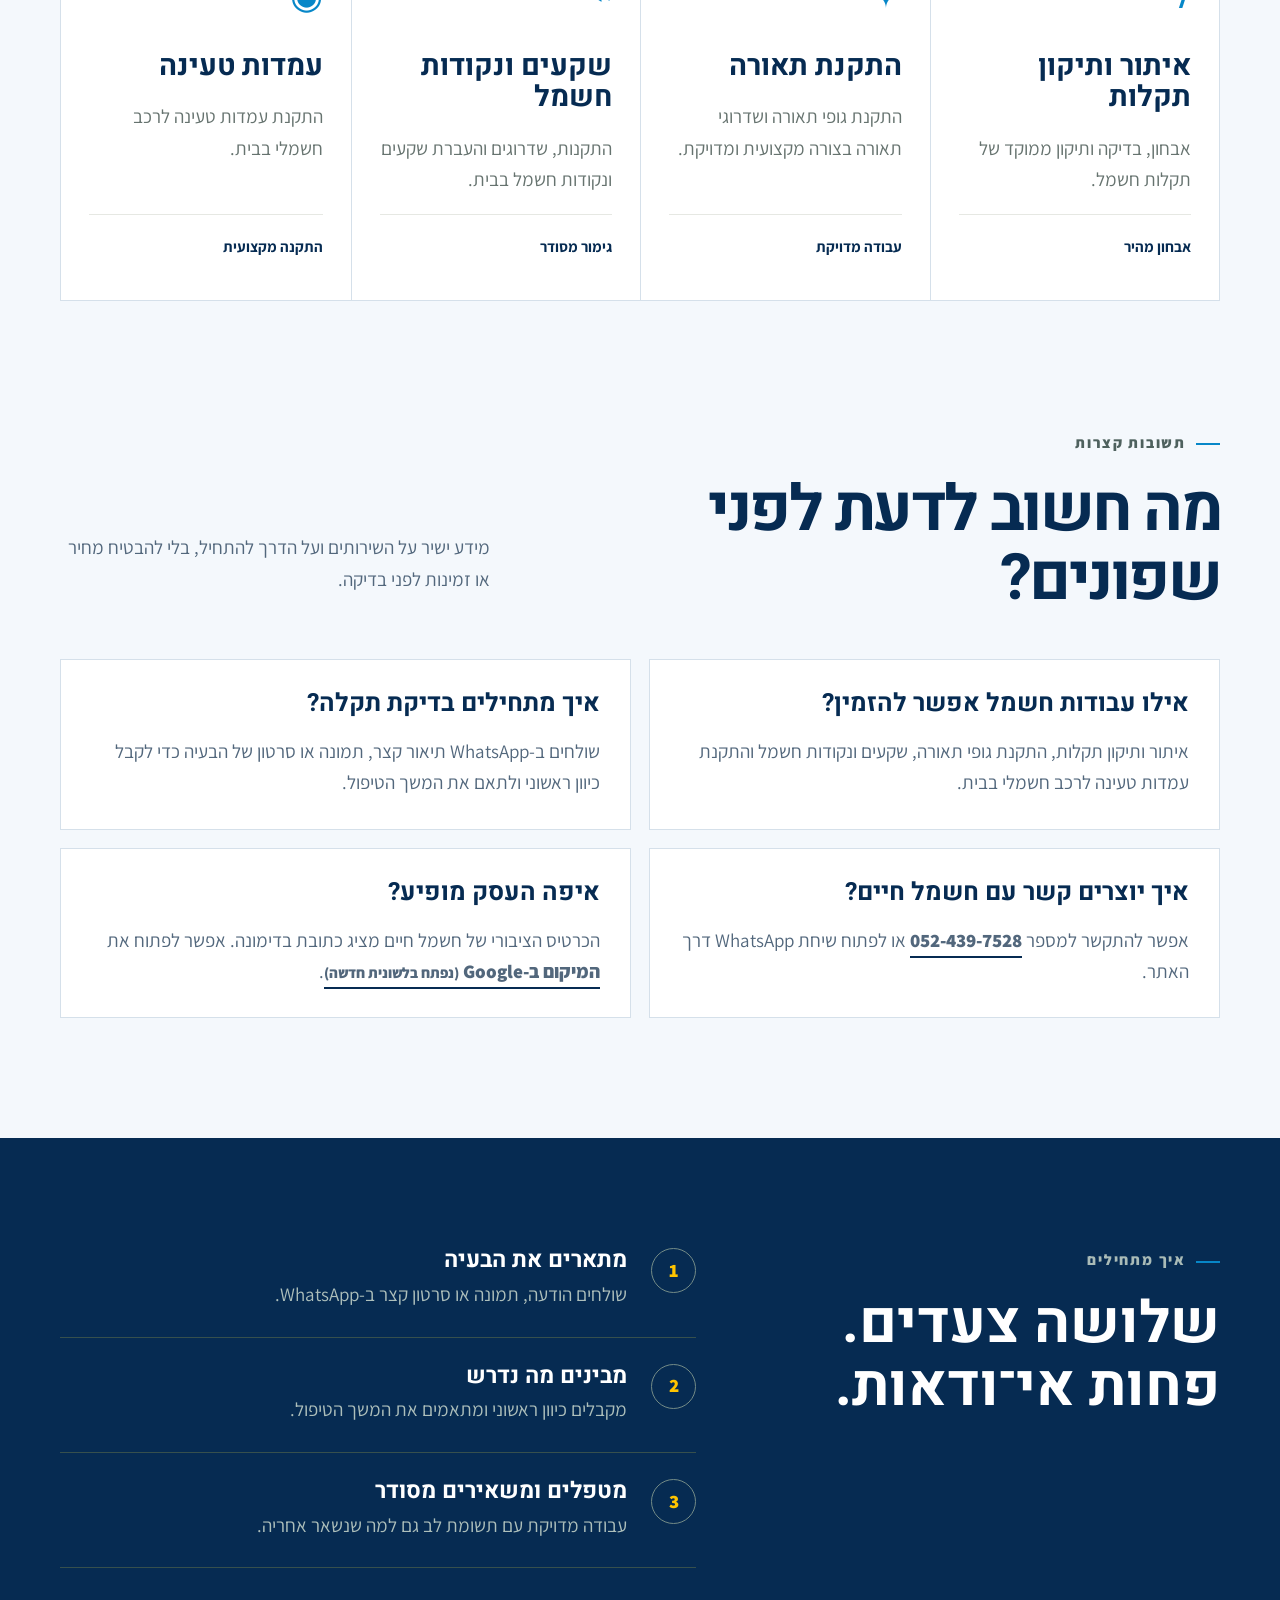
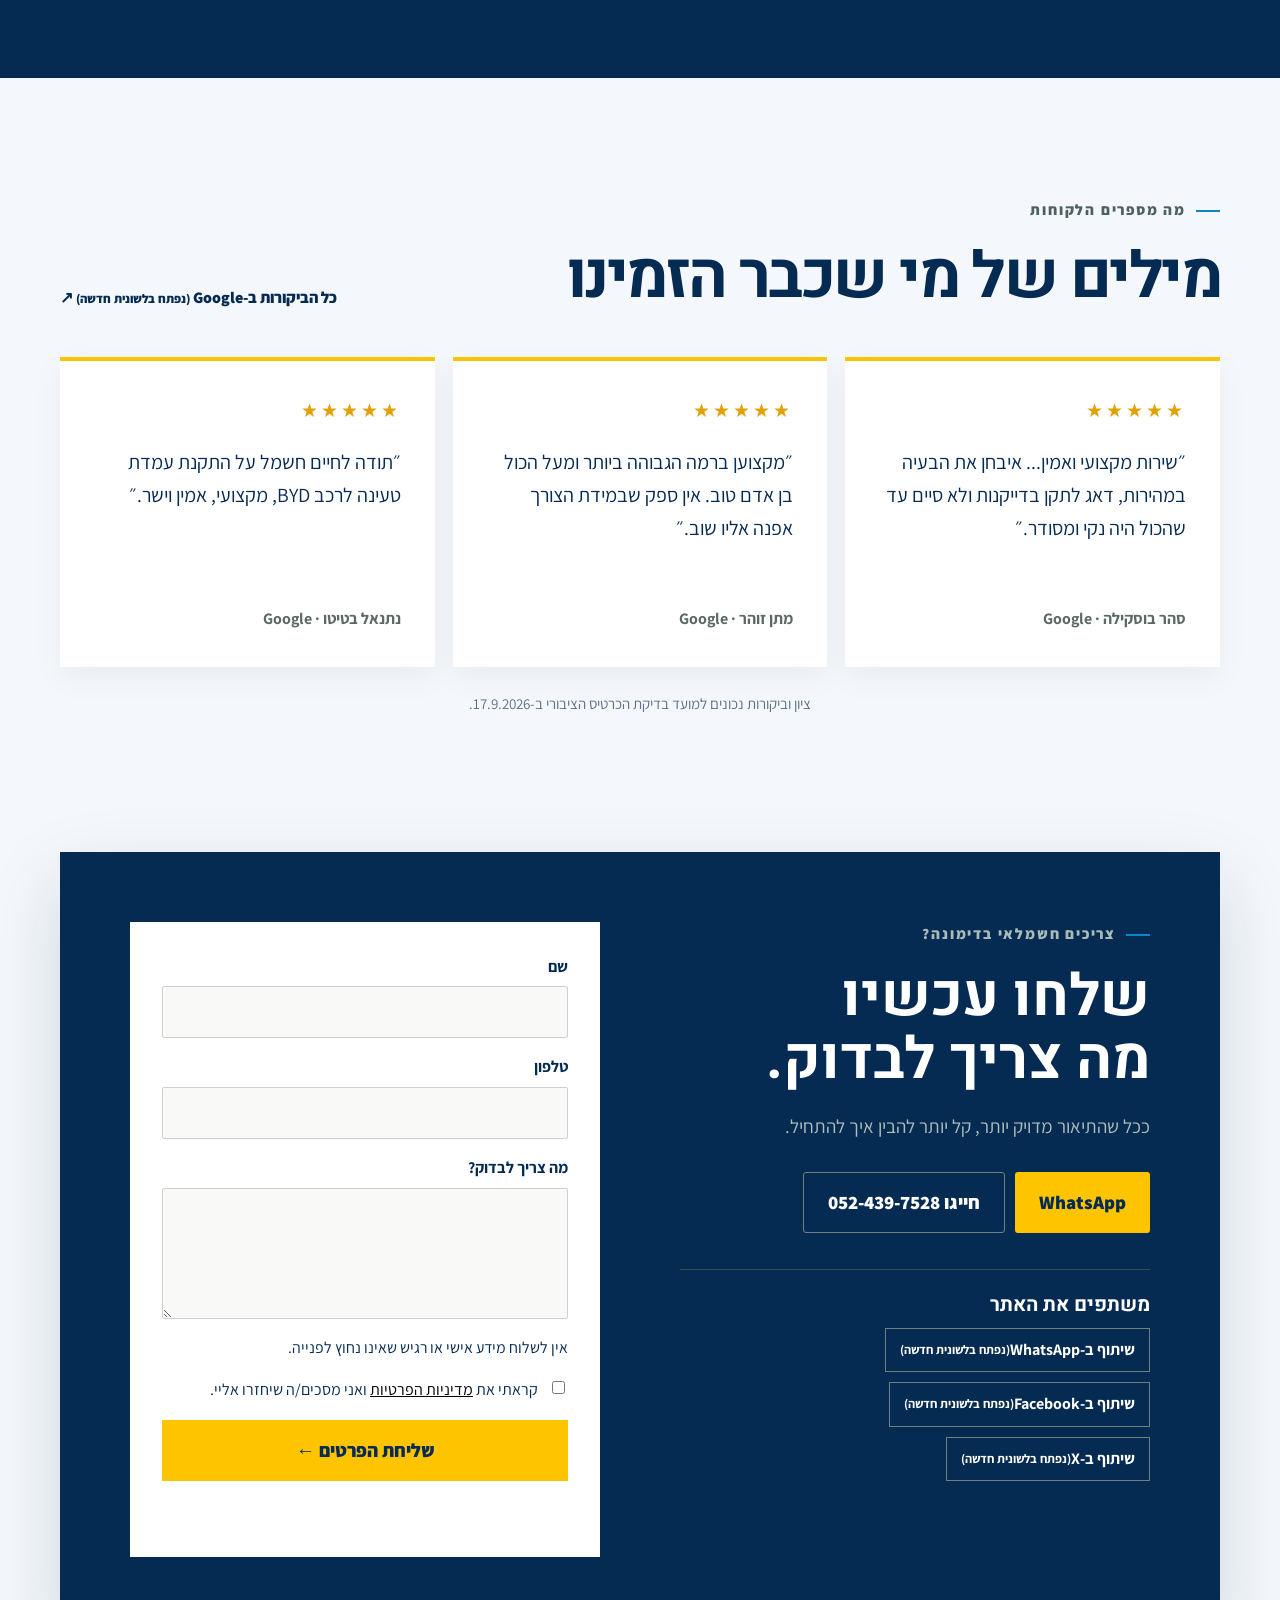
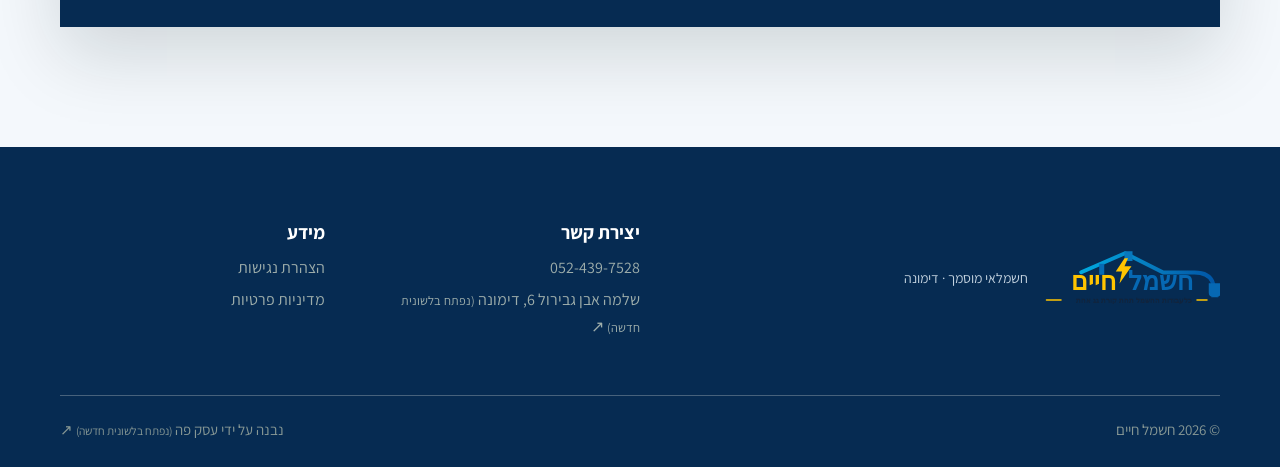
==== commit a1628b7d: "Fix remaining automated accessibility findings" ====
--- a/index.html
+++ b/index.html
@@ -32,7 +32,7 @@
   <link rel="preconnect" href="https://fonts.googleapis.com">
   <link rel="preconnect" href="https://fonts.gstatic.com" crossorigin>
   <link href="https://fonts.googleapis.com/css2?family=Assistant:wght@400;500;600;700;800&family=Heebo:wght@700;800;900&display=swap" rel="stylesheet">
-  <style>:root{--ink:#062b52;--ink2:#075da8;--lime:#ffc400;--paper:#f4f8fc;--white:#fff;--muted:#52677c;--line:#d5e0ea;--orange:#0787c8;--shadow:0 28px 70px rgba(7,27,27,.15)}*{box-sizing:border-box}html{scroll-behavior:smooth}body{margin:0;background:var(--paper);color:var(--ink);font-family:Assistant,Arial,sans-serif;font-size:19px;line-height:1.65}a{color:inherit;text-decoration:none}button,input,textarea{font:inherit}.skip{position:fixed;top:10px;right:10px;background:#fff;padding:10px 18px;z-index:1000;transform:translateY(-200%)}.skip:focus{transform:none}.wrap{width:min(1160px,calc(100% - 40px));margin-inline:auto}.topbar{height:84px;padding:0 max(24px,calc((100vw - 1240px)/2));display:flex;align-items:center;gap:34px;background:#fff;border-bottom:1px solid #e6e9e4;position:sticky;top:0;z-index:50}.brand{display:flex;align-items:center;gap:12px;margin-left:auto}.brand-mark{width:44px;height:44px;display:grid;place-items:center;background:var(--lime);border:2px solid var(--ink);border-radius:50%;font:900 24px Heebo}.brand b,.brand small{display:block}.brand b{font:800 19px Heebo;line-height:1.1}.brand small{font-size:14px;color:#52605e}.topbar nav{display:flex;gap:28px;font-size:16px;font-weight:700}.topbar nav a:hover,.topbar nav a:focus{text-decoration:underline;text-underline-offset:5px}.mini-call{background:var(--ink);color:#fff;padding:11px 20px;font-weight:700;font-size:16px;border-radius:3px}.hero{min-height:720px;background:var(--ink);color:#fff;position:relative;overflow:hidden;padding:100px max(24px,calc((100vw - 1160px)/2)) 140px;display:grid;grid-template-columns:1.05fr .95fr;align-items:center}.hero:before{content:"";position:absolute;inset:0;background-image:linear-gradient(rgba(255,255,255,.035) 1px,transparent 1px),linear-gradient(90deg,rgba(255,255,255,.035) 1px,transparent 1px);background-size:52px 52px;mask-image:linear-gradient(to left,black,transparent 76%)}.glow{position:absolute;border-radius:50%;filter:blur(60px);opacity:.15}.glow-a{width:440px;height:440px;background:var(--lime);left:-180px;top:-180px}.glow-b{width:300px;height:300px;background:#00a8a0;right:40%;bottom:-180px}.current-field{position:absolute;inset:0;z-index:0;pointer-events:none;opacity:.55}.current-field svg{display:block;width:100%;height:100%}.current-track{fill:none;stroke:rgba(151,202,242,.18);stroke-width:1.25;vector-effect:non-scaling-stroke}.current-flow{fill:none;stroke:var(--lime);stroke-width:2;stroke-linecap:round;stroke-dasharray:2 15 34 120;vector-effect:non-scaling-stroke;filter:drop-shadow(0 0 5px rgba(255,196,0,.5));animation:current-run 12s linear infinite}.current-flow.flow-2{animation-duration:16s;animation-delay:-8s;opacity:.72}.current-flow.flow-3{animation-duration:19s;animation-delay:-4s;opacity:.58}.current-node{fill:#9bcff5;opacity:.42}.current-pulse{fill:var(--lime);filter:drop-shadow(0 0 7px rgba(255,196,0,.78));transform-box:fill-box;transform-origin:center;animation:current-pulse 4.8s ease-in-out infinite}.current-pulse.pulse-2{animation-delay:-2.4s}.current-field:after{content:"";position:absolute;inset:0;background:linear-gradient(90deg,rgba(6,43,82,.05),rgba(6,43,82,.35) 42%,rgba(6,43,82,.08));pointer-events:none}@keyframes current-run{to{stroke-dashoffset:-171}}@keyframes current-pulse{0%,100%{opacity:.3;transform:scale(.7)}50%{opacity:1;transform:scale(1.3)}}.hero-content{position:relative;z-index:2;max-width:650px}.eyebrow,.section-kicker{font-size:15px;font-weight:800;letter-spacing:.12em;text-transform:uppercase}.eyebrow{color:var(--lime);display:flex;align-items:center;gap:10px}.eyebrow span{width:28px;height:2px;background:var(--lime)}h1,h2,h3{font-family:Heebo,Arial,sans-serif;margin:0;line-height:1.08}h1{font-size:clamp(54px,6vw,84px);letter-spacing:-.045em;margin:22px 0}h1 em{color:var(--lime);font-style:normal}.hero-copy{font-size:21px;color:#c1cecb;max-width:580px;margin:0 0 34px}.hero-actions{display:flex;gap:12px;flex-wrap:wrap}.btn{min-height:54px;padding:14px 24px;display:inline-flex;align-items:center;justify-content:center;gap:20px;font-weight:800;border-radius:3px;transition:.2s transform,.2s background}.btn:hover{transform:translateY(-2px)}.btn-primary{background:var(--lime);color:var(--ink)}.btn-ghost{border:1px solid #5b706d}.micro{font-size:15px;color:#819390}.hero-visual{position:relative;z-index:1;height:440px;min-width:420px}.meter{position:absolute;width:270px;height:270px;left:14%;top:60px;border-radius:50%;border:1px solid #4d6562;display:flex;flex-direction:column;align-items:center;justify-content:center;background:radial-gradient(circle,#075da8 0,#06477f 55%,#062b52 70%);box-shadow:0 0 0 22px rgba(215,255,63,.03),0 0 0 54px rgba(215,255,63,.02)}.meter:before{content:"";position:absolute;inset:17px;border-radius:50%;border:6px solid var(--lime);border-left-color:#21403c;transform:rotate(18deg)}.meter strong{font:900 78px/1 Heebo;color:#fff;z-index:1}.meter small,.meter-label{z-index:1;letter-spacing:.22em}.meter small{font-size:10px;color:var(--lime)}.meter-label{font-size:9px;color:#8da09d}.meter i{position:absolute;width:10px;height:10px;border-radius:50%;background:var(--orange);right:31px;bottom:65px;box-shadow:0 0 14px var(--orange)}.line{position:absolute;height:1px;background:#3d5653;transform-origin:right}.line-1{width:180px;right:7px;top:100px;transform:rotate(-15deg)}.line-2{width:150px;right:10px;bottom:90px;transform:rotate(18deg)}.line-3{width:140px;left:-15px;top:80px;transform:rotate(36deg)}.node{position:absolute;width:12px;height:12px;border:2px solid var(--lime);border-radius:50%}.node-1{right:15px;top:74px}.node-2{right:14px;bottom:58px}.node-3{left:58px;top:139px}.hero-visual>p{position:absolute;bottom:20px;left:20%;font:600 10px/1 monospace;color:#59706c;letter-spacing:.25em}.rating-card{position:absolute;bottom:0;right:max(24px,calc((100vw - 1160px)/2));background:#fff;color:var(--ink);padding:20px 24px;width:350px;display:flex;align-items:center;gap:15px;box-shadow:var(--shadow)}.rating-card .score{font:900 38px Heebo;border-left:1px solid var(--line);padding-left:16px}.rating-card b{display:block;color:#e7a600;letter-spacing:2px;font-size:15px}.rating-card small{display:block;color:var(--muted);font-size:13px}.rating-card i{margin-right:auto}.intro{padding:120px 0}.section-kicker{color:#4e615e;margin:0 0 20px}.section-kicker:before{content:"";display:inline-block;width:24px;height:2px;background:var(--orange);margin-left:10px;vertical-align:middle}.intro-grid{display:grid;grid-template-columns:1fr 1fr;gap:80px}.intro h2,.section-head h2,.reviews h2{font-size:clamp(42px,5vw,64px);letter-spacing:-.04em}.intro-grid>div p{font-size:23px;color:#3c4b49;margin:5px 0 26px}.text-link{font-weight:800;border-bottom:2px solid var(--ink);padding-bottom:4px}.section-head{display:flex;align-items:end;justify-content:space-between;gap:40px;margin-bottom:45px}.section-head>p{max-width:430px;color:var(--muted)}.services{padding-bottom:130px;scroll-margin-top:100px}.service-grid{display:grid;grid-template-columns:repeat(4,1fr);border:1px solid var(--line)}.service{position:relative;padding:40px 28px;min-height:370px;background:#fff;border-left:1px solid var(--line);display:flex;flex-direction:column;transition:background .2s ease,color .2s ease}.service:last-child{border-left:0}.service:focus-visible,.service:focus-within{background:var(--ink);color:#fff;outline:3px solid var(--orange);outline-offset:-3px}@media(hover:hover) and (pointer:fine){.service:hover{background:var(--ink);color:#fff}}.num{font:700 14px/1.4 monospace;color:#81908e}.icon{font-size:38px;margin:45px 0 25px;color:var(--orange)}.service:focus-visible .icon,.service:focus-within .icon{color:var(--lime)}@media(hover:hover) and (pointer:fine){.service:hover .icon{color:var(--lime)}}.service h3{font-size:29px}.service p{color:#66736f}.service:focus-visible p,.service:focus-within p{color:#afc0bc}@media(hover:hover) and (pointer:fine){.service:hover p{color:#afc0bc}}.tag{margin-top:auto;font-size:15px;font-weight:700;padding-top:20px;border-top:1px solid #e6e8e3}.service:focus-visible .tag,.service:focus-within .tag{border-color:#36504d;color:var(--lime)}@media(hover:hover) and (pointer:fine){.service:hover .tag{border-color:#36504d;color:var(--lime)}}.process{background:var(--ink);color:#fff;padding:110px 0}.process-grid{display:grid;grid-template-columns:.8fr 1.2fr;gap:100px}.process h2{font-size:58px}.section-kicker.light{color:#a9bbb7}.process ol{list-style:none;margin:0;padding:0}.process li{display:flex;gap:24px;padding:26px 0;border-bottom:1px solid #36504d}.process li:first-child{padding-top:0}.process li>span{flex:0 0 45px;height:45px;border:1px solid #738b87;border-radius:50%;display:grid;place-items:center;color:var(--lime);font-weight:800}.process h3{font-size:23px}.process li p{margin:6px 0 0;color:#adbfbb}.reviews{padding:120px 0}.google-link{font-weight:800;font-size:16px}.review-grid{display:grid;grid-template-columns:repeat(3,1fr);gap:18px}.review-grid blockquote{margin:0;background:#fff;padding:34px;min-height:310px;display:flex;flex-direction:column;border-top:4px solid var(--lime);box-shadow:0 10px 30px rgba(7,27,27,.05)}.stars{color:#e2a100;letter-spacing:3px}.review-grid p{font-size:20px}.review-grid footer{margin-top:auto;font-size:16px;font-weight:700;color:#5c6967}.reviews-note{text-align:center;color:#607186;font-size:15px;margin-top:25px}.contact{padding-bottom:120px}.contact-card{background:var(--ink);color:#fff;padding:70px;display:grid;grid-template-columns:1fr 1fr;gap:80px;box-shadow:var(--shadow)}.contact h2{font-size:58px}.contact-card>div>p:not(.section-kicker){color:#aebfbb}.contact-buttons{display:flex;flex-wrap:wrap;gap:10px;margin-top:30px}.btn-light{background:var(--lime);color:var(--ink)}.btn-outline{border:1px solid #6c817d}.contact form{background:#fff;color:var(--ink);padding:32px;display:grid;gap:16px}.contact label{font-size:16px;font-weight:700}.contact input,.contact textarea{display:block;width:100%;margin-top:6px;border:1px solid #cbd2cd;background:#f9faf7;padding:12px;border-radius:2px}.contact input:focus,.contact textarea:focus{outline:3px solid rgba(215,255,63,.8);border-color:var(--ink)}.consent{display:flex;align-items:flex-start;gap:10px;font-weight:400!important}.consent input{width:auto;margin-top:4px}.consent button{border:0;background:0;text-decoration:underline;padding:0;cursor:pointer}.submit{border:0;background:var(--lime);color:var(--ink);font-weight:800;padding:15px;cursor:pointer}.hidden{position:absolute;width:1px;height:1px;overflow:hidden;clip:rect(0 0 0 0);clip-path:inset(50%);white-space:nowrap}.footer{background:var(--ink);color:#fff;padding:70px 0 24px}.footer-grid{display:grid;grid-template-columns:2fr 1fr 1fr;gap:50px}.footer-grid>div:not(.brand){display:flex;flex-direction:column;gap:6px}.footer-grid button{color:#fff;background:0;border:0;padding:0;text-align:right;cursor:pointer}.footer-grid a,.footer-grid button{font-size:16px;color:#9eaeab}.subfooter{border-top:1px solid #47627c;margin-top:55px;padding-top:22px;display:flex;justify-content:space-between;font-size:15px;color:#869794}dialog{border:0;max-width:650px;width:calc(100% - 40px);padding:34px;box-shadow:var(--shadow);border-radius:4px}dialog::backdrop{background:rgba(2,13,13,.72)}.dialog-head{display:flex;justify-content:space-between;align-items:center}.dialog-head h2{font-size:31px}.close{border:0;background:#edf0eb;width:40px;height:40px;border-radius:50%;font-size:28px;cursor:pointer}a:focus-visible,button:focus-visible{outline:3px solid var(--orange);outline-offset:4px}@media(max-width:900px){.topbar nav{display:none}.hero{grid-template-columns:1fr;padding-top:75px}.hero-visual{position:absolute;opacity:.35;left:-80px;top:170px;min-width:390px}.hero-content{z-index:2}.intro-grid,.process-grid,.contact-card{grid-template-columns:1fr}.review-grid{grid-template-columns:1fr}.service-grid{grid-template-columns:repeat(2,1fr)}.service{border-bottom:1px solid var(--line)}.service:nth-child(2n){border-left:0}.section-head{display:block}.section-head>p{margin-top:20px}.footer-grid{grid-template-columns:1fr 1fr}.footer-grid .brand{grid-column:1/-1}.contact-card{padding:40px;gap:40px}.process-grid{gap:50px}}@media(max-width:560px){body{font-size:18px;line-height:1.65}.current-field{opacity:.32}.current-field .mobile-hide{display:none}.current-flow{animation-duration:18s;stroke-width:1.5}.wrap{width:min(100% - 28px,1160px)}.topbar{height:72px;padding:0 14px}.brand small{font-size:13px}.mini-call{padding:9px 12px}.hero{min-height:720px;padding:70px 20px 130px}.hero-copy{font-size:19px}.hero-actions{display:grid}.rating-card{right:14px;left:14px;width:auto}.intro,.reviews{padding:85px 0}.intro-grid{gap:30px}.intro-grid>div p{font-size:20px}.services{padding-bottom:90px}.service-grid{grid-template-columns:1fr}.service{border-left:0}.service:nth-child(2n){border-left:0}.process{padding:85px 0}.process h2,.contact h2{font-size:44px}.contact{width:100%;padding-bottom:0}.contact-card{padding:55px 18px}.contact form{padding:22px 18px}.footer-grid{grid-template-columns:1fr}.footer-grid .brand{grid-column:auto}.subfooter{gap:20px;flex-direction:column}.hero-visual{left:-190px}h1{font-size:50px}}.answers{padding:0 0 120px;scroll-margin-top:100px}.answer-grid{display:grid;grid-template-columns:repeat(2,1fr);gap:18px}.answer-grid article{background:#fff;padding:30px;border:1px solid var(--line)}.answer-grid h3{font-size:25px}.answer-grid p{margin-bottom:0;color:var(--muted)}.share-panel{margin-top:36px;padding-top:24px;border-top:1px solid #36504d}.share-panel h3{font-size:20px;margin-bottom:12px}.share-links{display:flex;flex-wrap:wrap;gap:10px}.share-link{display:inline-flex;min-height:44px;align-items:center;padding:8px 14px;border:1px solid #6c817d;color:#fff;font-weight:700;font-size:16px}.external-note{font-size:.78em}.form-status{min-height:1.5em;margin:0;color:#062b52;font-weight:700}@media(max-width:560px){.answer-grid{grid-template-columns:1fr}.answers{padding-bottom:85px}.share-links{display:grid}.share-link{justify-content:center}}
+  <style>:root{--ink:#062b52;--ink2:#075da8;--lime:#ffc400;--paper:#f4f8fc;--white:#fff;--muted:#52677c;--line:#d5e0ea;--orange:#0787c8;--shadow:0 28px 70px rgba(7,27,27,.15)}*{box-sizing:border-box}html{scroll-behavior:smooth}body{margin:0;background:var(--paper);color:var(--ink);font-family:Assistant,Arial,sans-serif;font-size:19px;line-height:1.65}a{color:inherit;text-decoration:none}button,input,textarea{font:inherit}.skip{position:fixed;top:10px;right:10px;background:#fff;padding:10px 18px;z-index:1000;transform:translateY(-200%)}.skip:focus{transform:none}.wrap{width:min(1160px,calc(100% - 40px));margin-inline:auto}.topbar{height:84px;padding:0 max(24px,calc((100vw - 1240px)/2));display:flex;align-items:center;gap:34px;background:#fff;border-bottom:1px solid #e6e9e4;position:sticky;top:0;z-index:50}.brand{display:flex;align-items:center;gap:12px;margin-left:auto}.brand-mark{width:44px;height:44px;display:grid;place-items:center;background:var(--lime);border:2px solid var(--ink);border-radius:50%;font:900 24px Heebo}.brand b,.brand small{display:block}.brand b{font:800 19px Heebo;line-height:1.1}.brand small{font-size:14px;color:#52605e}.topbar nav{display:flex;gap:28px;font-size:16px;font-weight:700}.topbar nav a:hover,.topbar nav a:focus{text-decoration:underline;text-underline-offset:5px}.mini-call{background:var(--ink);color:#fff;padding:11px 20px;font-weight:700;font-size:16px;border-radius:3px}.hero{min-height:720px;background:var(--ink);color:#fff;position:relative;overflow:hidden;padding:100px max(24px,calc((100vw - 1160px)/2)) 140px;display:grid;grid-template-columns:1.05fr .95fr;align-items:center}.hero:before{content:"";position:absolute;inset:0;background-image:linear-gradient(rgba(255,255,255,.035) 1px,transparent 1px),linear-gradient(90deg,rgba(255,255,255,.035) 1px,transparent 1px);background-size:52px 52px;mask-image:linear-gradient(to left,black,transparent 76%)}.glow{position:absolute;border-radius:50%;filter:blur(60px);opacity:.15}.glow-a{width:440px;height:440px;background:var(--lime);left:-180px;top:-180px}.glow-b{width:300px;height:300px;background:#00a8a0;right:40%;bottom:-180px}.current-field{position:absolute;inset:0;z-index:0;pointer-events:none;opacity:.55}.current-field svg{display:block;width:100%;height:100%}.current-track{fill:none;stroke:rgba(151,202,242,.18);stroke-width:1.25;vector-effect:non-scaling-stroke}.current-flow{fill:none;stroke:var(--lime);stroke-width:2;stroke-linecap:round;stroke-dasharray:2 15 34 120;vector-effect:non-scaling-stroke;filter:drop-shadow(0 0 5px rgba(255,196,0,.5));animation:current-run 12s linear infinite}.current-flow.flow-2{animation-duration:16s;animation-delay:-8s;opacity:.72}.current-flow.flow-3{animation-duration:19s;animation-delay:-4s;opacity:.58}.current-node{fill:#9bcff5;opacity:.42}.current-pulse{fill:var(--lime);filter:drop-shadow(0 0 7px rgba(255,196,0,.78));transform-box:fill-box;transform-origin:center;animation:current-pulse 4.8s ease-in-out infinite}.current-pulse.pulse-2{animation-delay:-2.4s}.current-field:after{content:"";position:absolute;inset:0;background:linear-gradient(90deg,rgba(6,43,82,.05),rgba(6,43,82,.35) 42%,rgba(6,43,82,.08));pointer-events:none}@keyframes current-run{to{stroke-dashoffset:-171}}@keyframes current-pulse{0%,100%{opacity:.3;transform:scale(.7)}50%{opacity:1;transform:scale(1.3)}}.hero-content{position:relative;z-index:2;max-width:650px}.eyebrow,.section-kicker{font-size:15px;font-weight:800;letter-spacing:.12em;text-transform:uppercase}.eyebrow{color:var(--lime);display:flex;align-items:center;gap:10px}.eyebrow span{width:28px;height:2px;background:var(--lime)}h1,h2,h3{font-family:Heebo,Arial,sans-serif;margin:0;line-height:1.08}h1{font-size:clamp(54px,6vw,84px);letter-spacing:-.045em;margin:22px 0}h1 em{color:var(--lime);font-style:normal}.hero-copy{font-size:21px;color:#c1cecb;max-width:580px;margin:0 0 34px}.hero-actions{display:flex;gap:12px;flex-wrap:wrap}.btn{min-height:54px;padding:14px 24px;display:inline-flex;align-items:center;justify-content:center;gap:20px;font-weight:800;border-radius:3px;transition:.2s transform,.2s background}.btn:hover{transform:translateY(-2px)}.btn-primary{background:var(--lime);color:var(--ink)}.btn-ghost{border:1px solid #5b706d}.micro{font-size:15px;color:#819390}.hero-visual{position:relative;z-index:1;height:440px;min-width:420px}.meter{position:absolute;width:270px;height:270px;left:14%;top:60px;border-radius:50%;border:1px solid #4d6562;display:flex;flex-direction:column;align-items:center;justify-content:center;background:radial-gradient(circle,#075da8 0,#06477f 55%,#062b52 70%);box-shadow:0 0 0 22px rgba(215,255,63,.03),0 0 0 54px rgba(215,255,63,.02)}.meter:before{content:"";position:absolute;inset:17px;border-radius:50%;border:6px solid var(--lime);border-left-color:#21403c;transform:rotate(18deg)}.meter strong{font:900 78px/1 Heebo;color:#fff;z-index:1}.meter small,.meter-label{z-index:1;letter-spacing:.22em}.meter small{font-size:10px;color:var(--lime)}.meter-label{font-size:9px;color:#8da09d}.meter i{position:absolute;width:10px;height:10px;border-radius:50%;background:var(--orange);right:31px;bottom:65px;box-shadow:0 0 14px var(--orange)}.line{position:absolute;height:1px;background:#3d5653;transform-origin:right}.line-1{width:180px;right:7px;top:100px;transform:rotate(-15deg)}.line-2{width:150px;right:10px;bottom:90px;transform:rotate(18deg)}.line-3{width:140px;left:-15px;top:80px;transform:rotate(36deg)}.node{position:absolute;width:12px;height:12px;border:2px solid var(--lime);border-radius:50%}.node-1{right:15px;top:74px}.node-2{right:14px;bottom:58px}.node-3{left:58px;top:139px}.hero-visual>p{position:absolute;bottom:20px;left:20%;font:600 10px/1 monospace;color:#59706c;letter-spacing:.25em}.rating-card{position:absolute;bottom:0;right:max(24px,calc((100vw - 1160px)/2));background:#fff;color:var(--ink);padding:20px 24px;width:350px;display:flex;align-items:center;gap:15px;box-shadow:var(--shadow)}.rating-card .score{font:900 38px Heebo;border-left:1px solid var(--line);padding-left:16px}.rating-card b{display:block;color:#e7a600;letter-spacing:2px;font-size:15px}.rating-card small{display:block;color:var(--muted);font-size:13px}.rating-card i{margin-right:auto}.intro{padding:120px 0}.section-kicker{color:#4e615e;margin:0 0 20px}.section-kicker:before{content:"";display:inline-block;width:24px;height:2px;background:var(--orange);margin-left:10px;vertical-align:middle}.intro-grid{display:grid;grid-template-columns:1fr 1fr;gap:80px}.intro h2,.section-head h2,.reviews h2{font-size:clamp(42px,5vw,64px);letter-spacing:-.04em}.intro-grid>div p{font-size:23px;color:#3c4b49;margin:5px 0 26px}.text-link{font-weight:800;border-bottom:2px solid var(--ink);padding-bottom:4px}.section-head{display:flex;align-items:end;justify-content:space-between;gap:40px;margin-bottom:45px}.section-head>p{max-width:430px;color:var(--muted)}.services{padding-bottom:130px;scroll-margin-top:100px}.service-grid{display:grid;grid-template-columns:repeat(4,1fr);border:1px solid var(--line)}.service{position:relative;padding:40px 28px;min-height:370px;background:#fff;border-left:1px solid var(--line);display:flex;flex-direction:column;transition:background .2s ease,color .2s ease}.service:last-child{border-left:0}.service:focus-visible,.service:focus-within{background:var(--ink);color:#fff;outline:3px solid var(--orange);outline-offset:-3px}@media(hover:hover) and (pointer:fine){.service:hover{background:var(--ink);color:#fff}}.num{font:700 14px/1.4 monospace;color:#536866}.icon{font-size:38px;margin:45px 0 25px;color:var(--orange)}.service:focus-visible .icon,.service:focus-within .icon{color:var(--lime)}@media(hover:hover) and (pointer:fine){.service:hover .icon{color:var(--lime)}}.service h3{font-size:29px}.service p{color:#66736f}.service:focus-visible p,.service:focus-within p{color:#afc0bc}@media(hover:hover) and (pointer:fine){.service:hover p{color:#afc0bc}}.tag{margin-top:auto;font-size:15px;font-weight:700;padding-top:20px;border-top:1px solid #e6e8e3}.service:focus-visible .tag,.service:focus-within .tag{border-color:#36504d;color:var(--lime)}@media(hover:hover) and (pointer:fine){.service:hover .tag{border-color:#36504d;color:var(--lime)}}.process{background:var(--ink);color:#fff;padding:110px 0}.process-grid{display:grid;grid-template-columns:.8fr 1.2fr;gap:100px}.process h2{font-size:58px}.section-kicker.light{color:#a9bbb7}.process ol{list-style:none;margin:0;padding:0}.process li{display:flex;gap:24px;padding:26px 0;border-bottom:1px solid #36504d}.process li:first-child{padding-top:0}.process li>span{flex:0 0 45px;height:45px;border:1px solid #738b87;border-radius:50%;display:grid;place-items:center;color:var(--lime);font-weight:800}.process h3{font-size:23px}.process li p{margin:6px 0 0;color:#adbfbb}.reviews{padding:120px 0}.google-link{font-weight:800;font-size:16px}.review-grid{display:grid;grid-template-columns:repeat(3,1fr);gap:18px}.review-grid blockquote{margin:0;background:#fff;padding:34px;min-height:310px;display:flex;flex-direction:column;border-top:4px solid var(--lime);box-shadow:0 10px 30px rgba(7,27,27,.05)}.stars{color:#e2a100;letter-spacing:3px}.review-grid p{font-size:20px}.review-grid footer{margin-top:auto;font-size:16px;font-weight:700;color:#5c6967}.reviews-note{text-align:center;color:#607186;font-size:15px;margin-top:25px}.contact{padding-bottom:120px}.contact-card{background:var(--ink);color:#fff;padding:70px;display:grid;grid-template-columns:1fr 1fr;gap:80px;box-shadow:var(--shadow)}.contact h2{font-size:58px}.contact-card>div>p:not(.section-kicker){color:#aebfbb}.contact-buttons{display:flex;flex-wrap:wrap;gap:10px;margin-top:30px}.btn-light{background:var(--lime);color:var(--ink)}.btn-outline{border:1px solid #6c817d}.contact form{background:#fff;color:var(--ink);padding:32px;display:grid;gap:16px}.contact label{font-size:16px;font-weight:700}.contact input,.contact textarea{display:block;width:100%;margin-top:6px;border:1px solid #cbd2cd;background:#f9faf7;padding:12px;border-radius:2px}.contact input:focus,.contact textarea:focus{outline:3px solid rgba(215,255,63,.8);border-color:var(--ink)}.consent{display:flex;align-items:flex-start;gap:10px;font-weight:400!important}.consent input{width:auto;margin-top:4px}.consent button{border:0;background:0;text-decoration:underline;padding:0;cursor:pointer}.submit{border:0;background:var(--lime);color:var(--ink);font-weight:800;padding:15px;cursor:pointer}.hidden{position:absolute;width:1px;height:1px;overflow:hidden;clip:rect(0 0 0 0);clip-path:inset(50%);white-space:nowrap}.footer{background:var(--ink);color:#fff;padding:70px 0 24px}.footer-grid{display:grid;grid-template-columns:2fr 1fr 1fr;gap:50px}.footer-grid>div:not(.brand){display:flex;flex-direction:column;gap:6px}.footer .brand small{color:#c3d2df}.footer-grid button{color:#fff;background:0;border:0;padding:0;text-align:right;cursor:pointer}.footer-grid a,.footer-grid button{font-size:16px;color:#9eaeab}.subfooter{border-top:1px solid #47627c;margin-top:55px;padding-top:22px;display:flex;justify-content:space-between;font-size:15px;color:#869794}dialog{border:0;max-width:650px;width:calc(100% - 40px);padding:34px;box-shadow:var(--shadow);border-radius:4px}dialog::backdrop{background:rgba(2,13,13,.72)}.dialog-head{display:flex;justify-content:space-between;align-items:center}.dialog-head h2{font-size:31px}.close{border:0;background:#edf0eb;width:40px;height:40px;border-radius:50%;font-size:28px;cursor:pointer}a:focus-visible,button:focus-visible{outline:3px solid var(--orange);outline-offset:4px}@media(max-width:900px){.topbar nav{display:none}.hero{grid-template-columns:1fr;padding-top:75px}.hero-visual{position:absolute;opacity:.35;left:-80px;top:170px;min-width:390px}.hero-content{z-index:2}.intro-grid,.process-grid,.contact-card{grid-template-columns:1fr}.review-grid{grid-template-columns:1fr}.service-grid{grid-template-columns:repeat(2,1fr)}.service{border-bottom:1px solid var(--line)}.service:nth-child(2n){border-left:0}.section-head{display:block}.section-head>p{margin-top:20px}.footer-grid{grid-template-columns:1fr 1fr}.footer-grid .brand{grid-column:1/-1}.contact-card{padding:40px;gap:40px}.process-grid{gap:50px}}@media(max-width:560px){body{font-size:18px;line-height:1.65}.current-field{opacity:.32}.current-field .mobile-hide{display:none}.current-flow{animation-duration:18s;stroke-width:1.5}.wrap{width:min(100% - 28px,1160px)}.topbar{height:72px;padding:0 14px}.brand small{font-size:13px}.mini-call{padding:9px 12px}.hero{min-height:720px;padding:70px 20px 130px}.hero-copy{font-size:19px}.hero-actions{display:grid}.rating-card{right:14px;left:14px;width:auto}.intro,.reviews{padding:85px 0}.intro-grid{gap:30px}.intro-grid>div p{font-size:20px}.services{padding-bottom:90px}.service-grid{grid-template-columns:1fr}.service{border-left:0}.service:nth-child(2n){border-left:0}.process{padding:85px 0}.process h2,.contact h2{font-size:44px}.contact{width:100%;padding-bottom:0}.contact-card{padding:55px 18px}.contact form{padding:22px 18px}.footer-grid{grid-template-columns:1fr}.footer-grid .brand{grid-column:auto}.subfooter{gap:20px;flex-direction:column}.hero-visual{left:-190px}h1{font-size:50px}}.answers{padding:0 0 120px;scroll-margin-top:100px}.answer-grid{display:grid;grid-template-columns:repeat(2,1fr);gap:18px}.answer-grid article{background:#fff;padding:30px;border:1px solid var(--line)}.answer-grid h3{font-size:25px}.answer-grid p{margin-bottom:0;color:var(--muted)}.share-panel{margin-top:36px;padding-top:24px;border-top:1px solid #36504d}.share-panel h3{font-size:20px;margin-bottom:12px}.share-links{display:flex;flex-wrap:wrap;gap:10px}.share-link{display:inline-flex;min-height:44px;align-items:center;padding:8px 14px;border:1px solid #6c817d;color:#fff;font-weight:700;font-size:16px}.external-note{font-size:.78em}.form-status{min-height:1.5em;margin:0;color:#062b52;font-weight:700}@media(max-width:560px){.answer-grid{grid-template-columns:1fr}.answers{padding-bottom:85px}.share-links{display:grid}.share-link{justify-content:center}}
 @media(prefers-reduced-motion:reduce){html{scroll-behavior:auto}*,*:before,*:after{animation:none!important;transition-duration:.01ms!important}.current-flow{stroke-dasharray:none;opacity:.18}.current-pulse{opacity:.45;transform:none}}
 </style>
   <script type="application/ld+json">
@@ -42,7 +42,7 @@
 <body>
   <a class="skip" href="#main">דלגו לתוכן</a>
   <header class="topbar">
-    <a class="brand" href="#top" aria-label="חשמל חיים - דף הבית">
+    <a class="brand" href="#top" aria-label="חשמל חיים, חשמלאי מוסמך בדימונה - דף הבית">
       <img src="logo.svg" alt="חשמל חיים" width="180" height="58">
       <span><small>חשמלאי מוסמך · דימונה</small></span>
     </a>
@@ -83,7 +83,7 @@
         <div class="node node-1"></div><div class="node node-2"></div><div class="node node-3"></div>
         <p>POWER / PRECISION / SAFETY</p>
       </div>
-      <a class="rating-card" href="https://www.google.com/maps/search/?api=1&query=%D7%97%D7%A9%D7%9E%D7%9C%D7%90%D7%99+%D7%9E%D7%95%D7%A1%D7%9E%D7%9A+-+%D7%97%D7%99%D7%99%D7%9D+%D7%92%D7%96&query_place_id=ChIJ_wHM0NhPAhURYa_CrU1slCw" target="_blank" rel="noopener noreferrer" aria-label="ציון 5 מתוך 5 מ-13 ביקורות בגוגל, נפתח בלשונית חדשה">
+      <a class="rating-card" href="https://www.google.com/maps/search/?api=1&query=%D7%97%D7%A9%D7%9E%D7%9C%D7%90%D7%99+%D7%9E%D7%95%D7%A1%D7%9E%D7%9A+-+%D7%97%D7%99%D7%99%D7%9D+%D7%92%D7%96&query_place_id=ChIJ_wHM0NhPAhURYa_CrU1slCw" target="_blank" rel="noopener noreferrer" aria-label="5.0, 5 כוכבים, 13 ביקורות ב-Google, נפתח בלשונית חדשה">
         <span class="score">5.0</span><span><b>★★★★★</b><small>13 ביקורות ב-Google</small></span><i aria-hidden="true">↗</i>
       </a>
     </section>
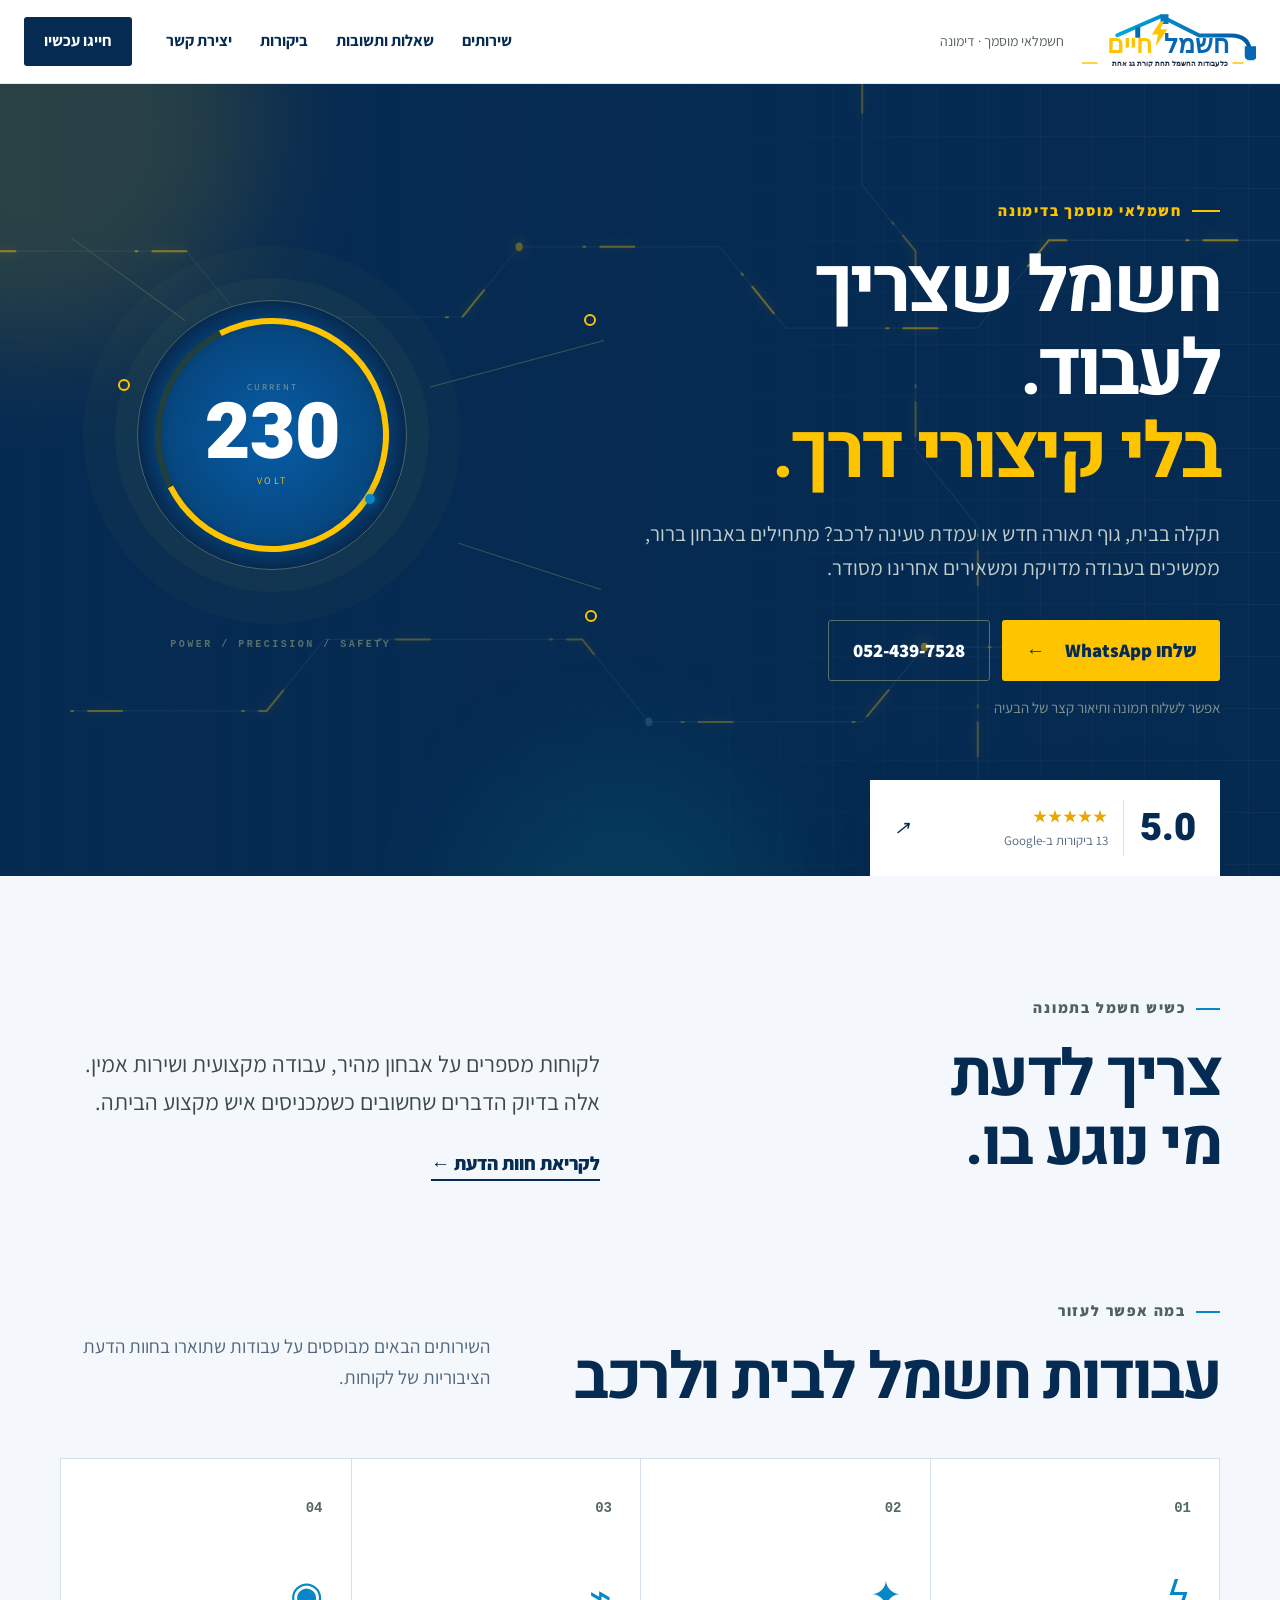
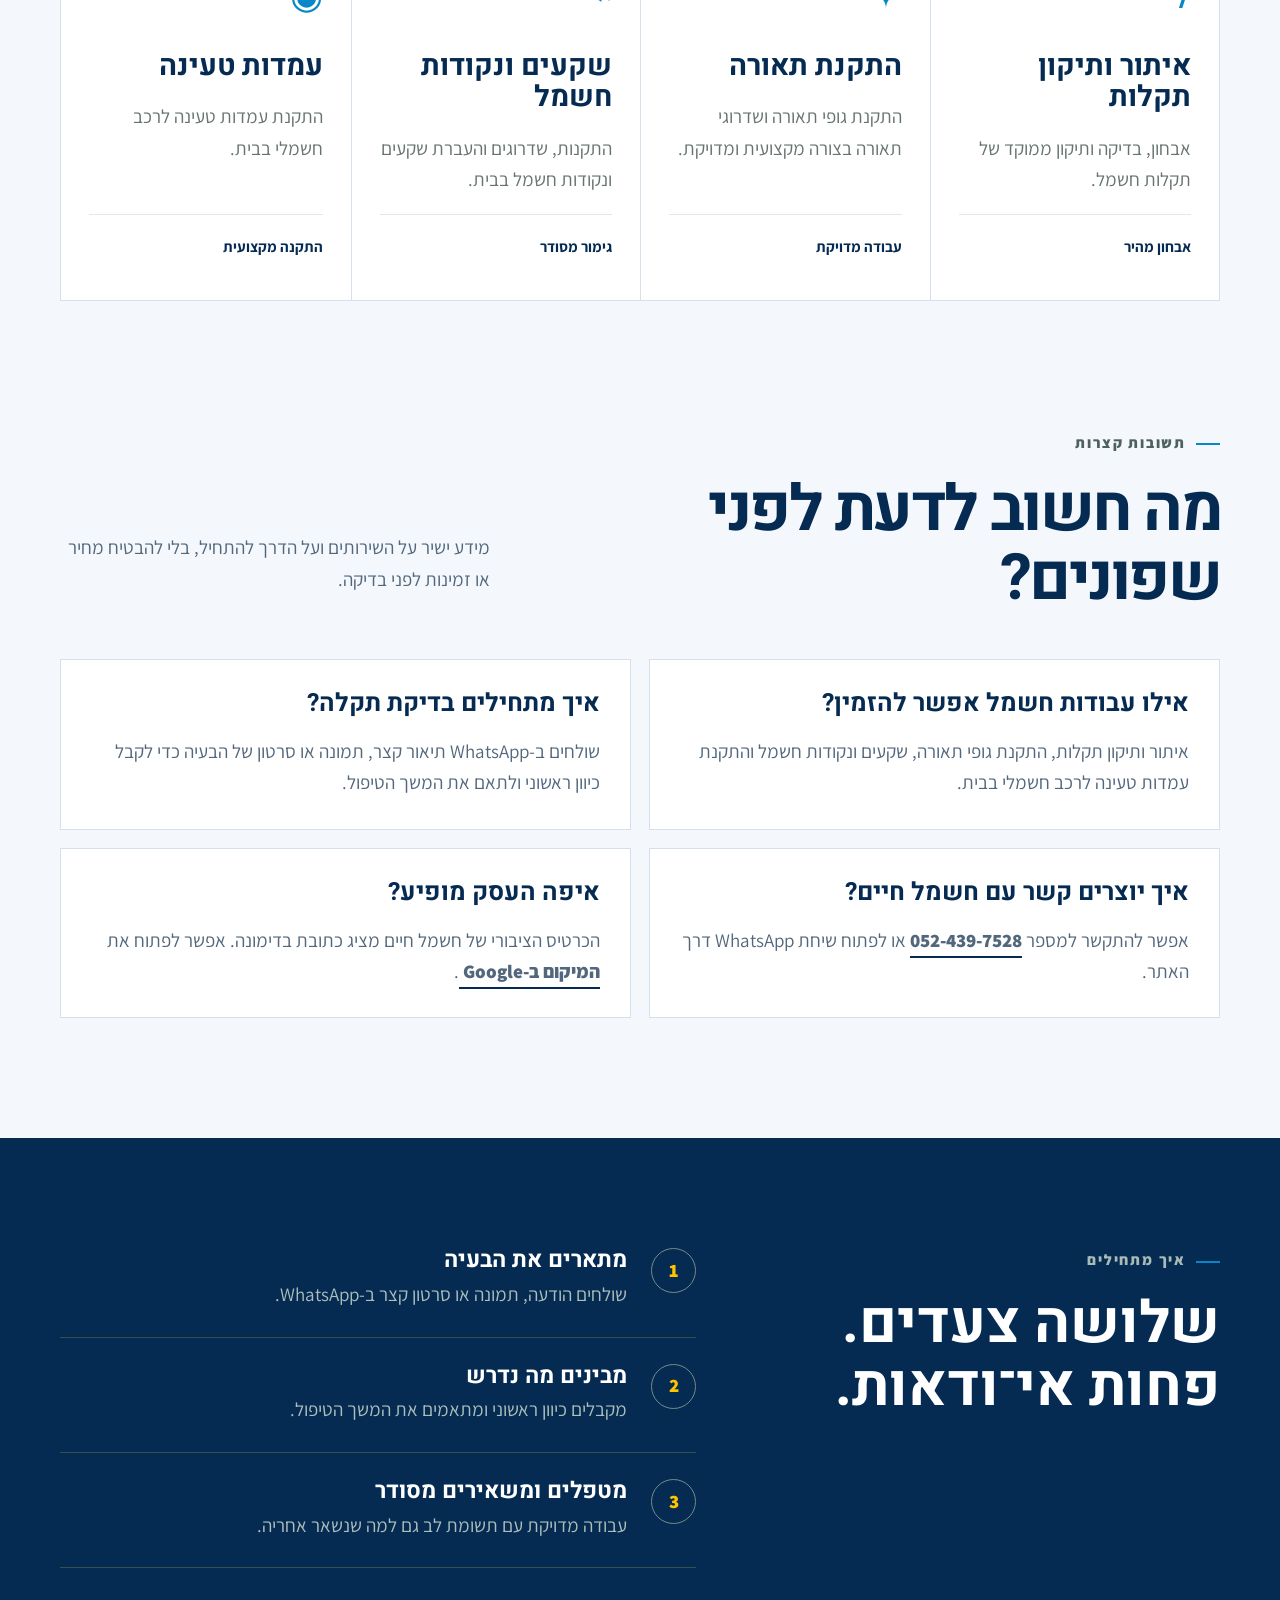
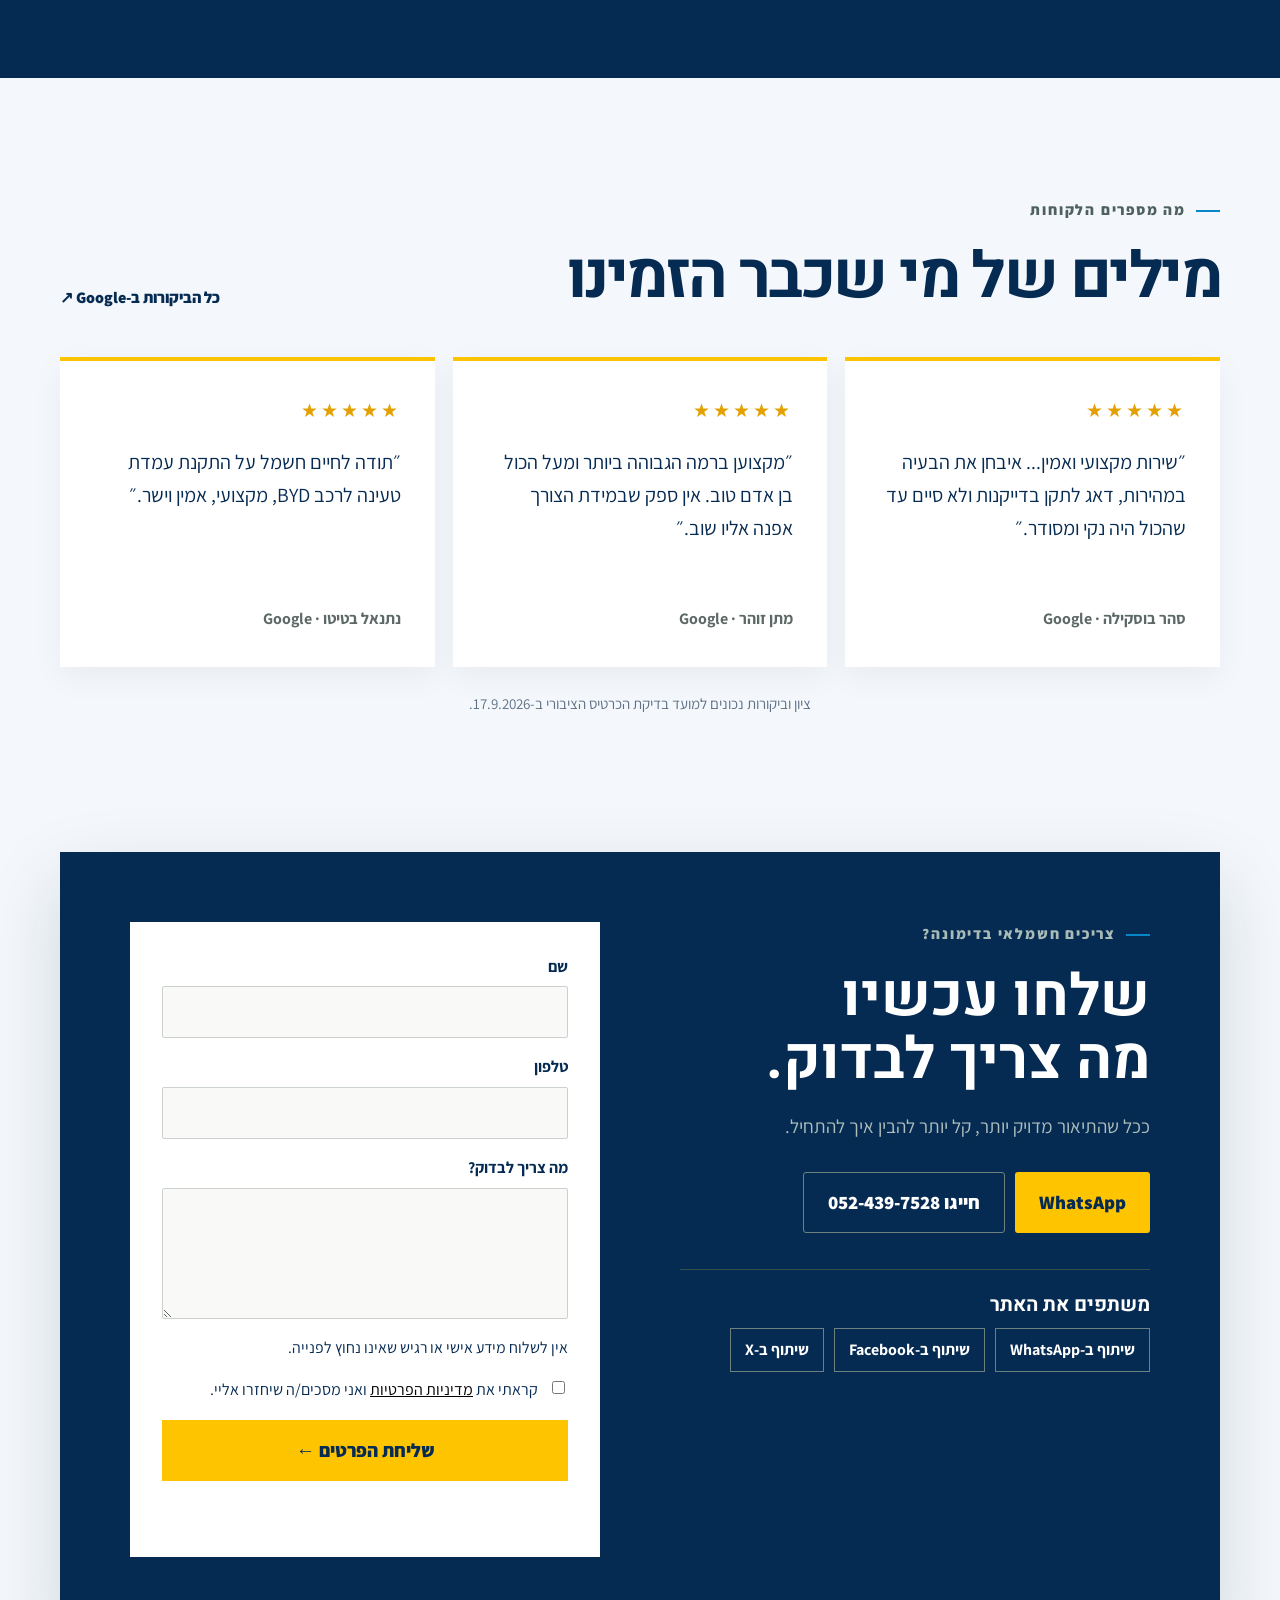
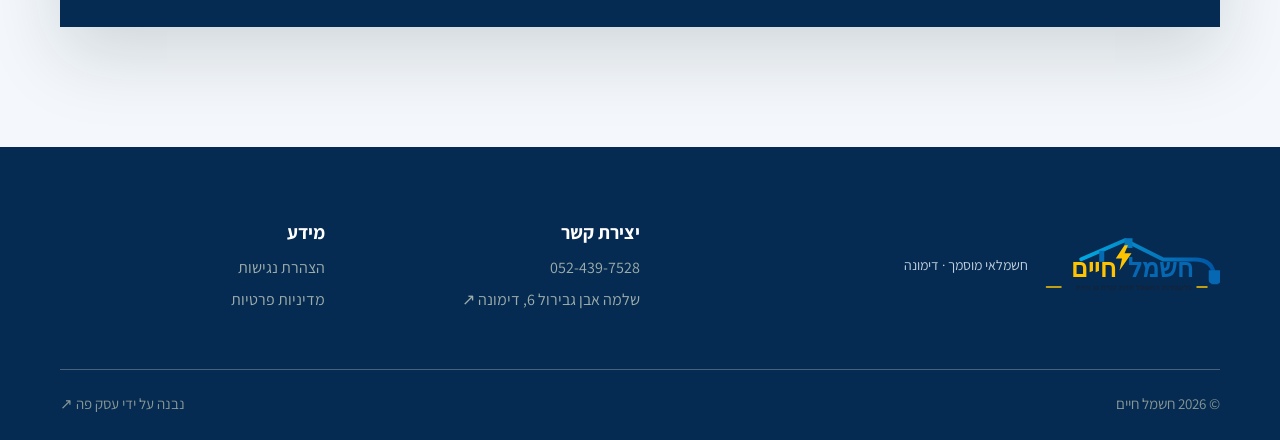
==== commit ecae2c0a: "Hide repeated new-tab text visually" ====
--- a/index.html
+++ b/index.html
@@ -109,7 +109,7 @@
         <article><h3>אילו עבודות חשמל אפשר להזמין?</h3><p>איתור ותיקון תקלות, התקנת גופי תאורה, שקעים ונקודות חשמל והתקנת עמדות טעינה לרכב חשמלי בבית.</p></article>
         <article><h3>איך מתחילים בדיקת תקלה?</h3><p>שולחים ב-WhatsApp תיאור קצר, תמונה או סרטון של הבעיה כדי לקבל כיוון ראשוני ולתאם את המשך הטיפול.</p></article>
         <article><h3>איך יוצרים קשר עם חשמל חיים?</h3><p>אפשר להתקשר למספר <a class="text-link" href="tel:+972524397528">052-439-7528</a> או לפתוח שיחת WhatsApp דרך האתר.</p></article>
-        <article><h3>איפה העסק מופיע?</h3><p>הכרטיס הציבורי של חשמל חיים מציג כתובת בדימונה. אפשר לפתוח את <a class="text-link" href="https://www.google.com/maps/search/?api=1&amp;query=%D7%97%D7%A9%D7%9E%D7%9C%D7%90%D7%99+%D7%9E%D7%95%D7%A1%D7%9E%D7%9A+-+%D7%97%D7%99%D7%99%D7%9D+%D7%92%D7%96&amp;query_place_id=ChIJ_wHM0NhPAhURYa_CrU1slCw" target="_blank" rel="noopener noreferrer">המיקום ב-Google <span class="external-note">(נפתח בלשונית חדשה)</span></a>.</p></article>
+        <article><h3>איפה העסק מופיע?</h3><p>הכרטיס הציבורי של חשמל חיים מציג כתובת בדימונה. אפשר לפתוח את <a class="text-link" href="https://www.google.com/maps/search/?api=1&amp;query=%D7%97%D7%A9%D7%9E%D7%9C%D7%90%D7%99+%D7%9E%D7%95%D7%A1%D7%9E%D7%9A+-+%D7%97%D7%99%D7%99%D7%9D+%D7%92%D7%96&amp;query_place_id=ChIJ_wHM0NhPAhURYa_CrU1slCw" target="_blank" rel="noopener noreferrer">המיקום ב-Google <span class="hidden">(נפתח בלשונית חדשה)</span></a>.</p></article>
       </div>
     </section>
 
@@ -125,7 +125,7 @@
     </section>
 
     <section class="reviews wrap" id="reviews" aria-labelledby="reviews-title">
-      <div class="section-head"><div><p class="section-kicker">מה מספרים הלקוחות</p><h2 id="reviews-title">מילים של מי שכבר הזמינו</h2></div><a class="google-link" href="https://www.google.com/maps/search/?api=1&query=%D7%97%D7%A9%D7%9E%D7%9C%D7%90%D7%99+%D7%9E%D7%95%D7%A1%D7%9E%D7%9A+-+%D7%97%D7%99%D7%99%D7%9D+%D7%92%D7%96&query_place_id=ChIJ_wHM0NhPAhURYa_CrU1slCw" target="_blank" rel="noopener noreferrer">כל הביקורות ב-Google <span class="external-note">(נפתח בלשונית חדשה)</span> ↗</a></div>
+      <div class="section-head"><div><p class="section-kicker">מה מספרים הלקוחות</p><h2 id="reviews-title">מילים של מי שכבר הזמינו</h2></div><a class="google-link" href="https://www.google.com/maps/search/?api=1&query=%D7%97%D7%A9%D7%9E%D7%9C%D7%90%D7%99+%D7%9E%D7%95%D7%A1%D7%9E%D7%9A+-+%D7%97%D7%99%D7%99%D7%9D+%D7%92%D7%96&query_place_id=ChIJ_wHM0NhPAhURYa_CrU1slCw" target="_blank" rel="noopener noreferrer">כל הביקורות ב-Google <span class="hidden">(נפתח בלשונית חדשה)</span> ↗</a></div>
       <div class="review-grid">
         <blockquote><div class="stars" aria-label="5 כוכבים">★★★★★</div><p>״שירות מקצועי ואמין... איבחן את הבעיה במהירות, דאג לתקן בדייקנות ולא סיים עד שהכול היה נקי ומסודר.״</p><footer>סהר בוסקילה · Google</footer></blockquote>
         <blockquote><div class="stars" aria-label="5 כוכבים">★★★★★</div><p>״מקצוען ברמה הגבוהה ביותר ומעל הכול בן אדם טוב. אין ספק שבמידת הצורך אפנה אליו שוב.״</p><footer>מתן זוהר · Google</footer></blockquote>
@@ -136,7 +136,7 @@
 
     <section class="contact wrap" id="contact" aria-labelledby="contact-title">
       <div class="contact-card">
-        <div><p class="section-kicker light">צריכים חשמלאי בדימונה?</p><h2 id="contact-title">שלחו עכשיו<br>מה צריך לבדוק.</h2><p>ככל שהתיאור מדויק יותר, קל יותר להבין איך להתחיל.</p><div class="contact-buttons"><a class="btn btn-light" href="https://wa.me/972524397528?text=%D7%A9%D7%9C%D7%95%D7%9D%20%D7%97%D7%99%D7%99%D7%9D%2C%20%D7%94%D7%92%D7%A2%D7%AA%D7%99%20%D7%9E%D7%94%D7%90%D7%AA%D7%A8%20%D7%95%D7%90%D7%A9%D7%9E%D7%97%20%D7%9C%D7%94%D7%AA%D7%99%D7%99%D7%A2%D7%A5" target="_blank" rel="noopener noreferrer">WhatsApp</a><a class="btn btn-outline" href="tel:+972524397528">חייגו 052-439-7528</a></div><div class="share-panel" aria-labelledby="share-title"><h3 id="share-title">משתפים את האתר</h3><div class="share-links"><a class="share-link" href="https://api.whatsapp.com/send?text=%D7%97%D7%A9%D7%9E%D7%9C%20%D7%97%D7%99%D7%99%D7%9D%20%E2%80%93%20%D7%97%D7%A9%D7%9E%D7%9C%D7%90%D7%99%20%D7%9E%D7%95%D7%A1%D7%9E%D7%9A%20%D7%91%D7%93%D7%99%D7%9E%D7%95%D7%A0%D7%94%3A%20https%3A%2F%2Fhaim-gaz-electric.netlify.app%2F" target="_blank" rel="noopener noreferrer">שיתוף ב-WhatsApp <span class="external-note">(נפתח בלשונית חדשה)</span></a><a class="share-link" href="https://www.facebook.com/sharer/sharer.php?u=https%3A%2F%2Fhaim-gaz-electric.netlify.app%2F" target="_blank" rel="noopener noreferrer">שיתוף ב-Facebook <span class="external-note">(נפתח בלשונית חדשה)</span></a><a class="share-link" href="https://twitter.com/intent/tweet?url=https%3A%2F%2Fhaim-gaz-electric.netlify.app%2F&amp;text=%D7%97%D7%A9%D7%9E%D7%9C%20%D7%97%D7%99%D7%99%D7%9D%20%E2%80%93%20%D7%97%D7%A9%D7%9E%D7%9C%D7%90%D7%99%20%D7%9E%D7%95%D7%A1%D7%9E%D7%9A%20%D7%91%D7%93%D7%99%D7%9E%D7%95%D7%A0%D7%94" target="_blank" rel="noopener noreferrer">שיתוף ב-X <span class="external-note">(נפתח בלשונית חדשה)</span></a></div></div></div>
+        <div><p class="section-kicker light">צריכים חשמלאי בדימונה?</p><h2 id="contact-title">שלחו עכשיו<br>מה צריך לבדוק.</h2><p>ככל שהתיאור מדויק יותר, קל יותר להבין איך להתחיל.</p><div class="contact-buttons"><a class="btn btn-light" href="https://wa.me/972524397528?text=%D7%A9%D7%9C%D7%95%D7%9D%20%D7%97%D7%99%D7%99%D7%9D%2C%20%D7%94%D7%92%D7%A2%D7%AA%D7%99%20%D7%9E%D7%94%D7%90%D7%AA%D7%A8%20%D7%95%D7%90%D7%A9%D7%9E%D7%97%20%D7%9C%D7%94%D7%AA%D7%99%D7%99%D7%A2%D7%A5" target="_blank" rel="noopener noreferrer">WhatsApp</a><a class="btn btn-outline" href="tel:+972524397528">חייגו 052-439-7528</a></div><div class="share-panel" aria-labelledby="share-title"><h3 id="share-title">משתפים את האתר</h3><div class="share-links"><a class="share-link" href="https://api.whatsapp.com/send?text=%D7%97%D7%A9%D7%9E%D7%9C%20%D7%97%D7%99%D7%99%D7%9D%20%E2%80%93%20%D7%97%D7%A9%D7%9E%D7%9C%D7%90%D7%99%20%D7%9E%D7%95%D7%A1%D7%9E%D7%9A%20%D7%91%D7%93%D7%99%D7%9E%D7%95%D7%A0%D7%94%3A%20https%3A%2F%2Fhaim-gaz-electric.netlify.app%2F" target="_blank" rel="noopener noreferrer">שיתוף ב-WhatsApp <span class="hidden">(נפתח בלשונית חדשה)</span></a><a class="share-link" href="https://www.facebook.com/sharer/sharer.php?u=https%3A%2F%2Fhaim-gaz-electric.netlify.app%2F" target="_blank" rel="noopener noreferrer">שיתוף ב-Facebook <span class="hidden">(נפתח בלשונית חדשה)</span></a><a class="share-link" href="https://twitter.com/intent/tweet?url=https%3A%2F%2Fhaim-gaz-electric.netlify.app%2F&amp;text=%D7%97%D7%A9%D7%9E%D7%9C%20%D7%97%D7%99%D7%99%D7%9D%20%E2%80%93%20%D7%97%D7%A9%D7%9E%D7%9C%D7%90%D7%99%20%D7%9E%D7%95%D7%A1%D7%9E%D7%9A%20%D7%91%D7%93%D7%99%D7%9E%D7%95%D7%A0%D7%94" target="_blank" rel="noopener noreferrer">שיתוף ב-X <span class="hidden">(נפתח בלשונית חדשה)</span></a></div></div></div>
         <form name="contact" method="POST" data-netlify="true" netlify-honeypot="company" aria-label="טופס יצירת קשר">
           <input type="hidden" name="form-name" value="contact"><p class="hidden"><label>לא למלא <input name="company"></label></p>
           <label>שם <input name="name" autocomplete="name" required></label>
@@ -150,8 +150,8 @@
   </main>
 
   <footer class="footer">
-    <div class="wrap footer-grid"><div class="brand"><img src="logo.svg" alt="חשמל חיים" width="180" height="58"><span><small>חשמלאי מוסמך · דימונה</small></span></div><div><b>יצירת קשר</b><a href="tel:+972524397528">052-439-7528</a><a href="https://www.google.com/maps/search/?api=1&query=%D7%97%D7%A9%D7%9E%D7%9C%D7%90%D7%99+%D7%9E%D7%95%D7%A1%D7%9E%D7%9A+-+%D7%97%D7%99%D7%99%D7%9D+%D7%92%D7%96&query_place_id=ChIJ_wHM0NhPAhURYa_CrU1slCw" target="_blank" rel="noopener noreferrer">שלמה אבן גבירול 6, דימונה <span class="external-note">(נפתח בלשונית חדשה)</span> ↗</a></div><div><b>מידע</b><button data-dialog="accessibility">הצהרת נגישות</button><button data-dialog="privacy">מדיניות פרטיות</button></div></div>
-    <div class="wrap subfooter"><span>© <span id="year"></span> חשמל חיים</span><a href="https://esekpo.co.il/?utm_source=haim-gaz&utm_medium=referral&utm_campaign=site_credit" target="_blank" rel="noopener noreferrer">נבנה על ידי עסק פה <span class="external-note">(נפתח בלשונית חדשה)</span> ↗</a></div>
+    <div class="wrap footer-grid"><div class="brand"><img src="logo.svg" alt="חשמל חיים" width="180" height="58"><span><small>חשמלאי מוסמך · דימונה</small></span></div><div><b>יצירת קשר</b><a href="tel:+972524397528">052-439-7528</a><a href="https://www.google.com/maps/search/?api=1&query=%D7%97%D7%A9%D7%9E%D7%9C%D7%90%D7%99+%D7%9E%D7%95%D7%A1%D7%9E%D7%9A+-+%D7%97%D7%99%D7%99%D7%9D+%D7%92%D7%96&query_place_id=ChIJ_wHM0NhPAhURYa_CrU1slCw" target="_blank" rel="noopener noreferrer">שלמה אבן גבירול 6, דימונה <span class="hidden">(נפתח בלשונית חדשה)</span> ↗</a></div><div><b>מידע</b><button data-dialog="accessibility">הצהרת נגישות</button><button data-dialog="privacy">מדיניות פרטיות</button></div></div>
+    <div class="wrap subfooter"><span>© <span id="year"></span> חשמל חיים</span><a href="https://esekpo.co.il/?utm_source=haim-gaz&utm_medium=referral&utm_campaign=site_credit" target="_blank" rel="noopener noreferrer">נבנה על ידי עסק פה <span class="hidden">(נפתח בלשונית חדשה)</span> ↗</a></div>
   </footer>
 
   <dialog id="privacy"><div class="dialog-head"><h2>מדיניות פרטיות</h2><button class="close" aria-label="סגירה">×</button></div><p>הפרטים שנמסרים בטופס, כגון שם, מספר טלפון ותיאור הפנייה, מיועדים רק לצורך יצירת קשר ומתן מענה לפנייה. אין באתר כלי אנליטיקה, פרסום, tracking, cookies או אחסון מקומי לא חיוני. הפרטים נשמרים אצל ספק הטופס Netlify כל עוד הם דרושים לטיפול בפנייה ולצרכים תפעוליים סבירים, ואפשר לבקש את מחיקתם. אין למסור בטופס מידע רגיש שאינו נחוץ לפנייה.</p><p>הטופס מעובד באמצעות שירות האחסון Netlify. ניתן ליצור קשר בטלפון 052-439-7528 כדי לבקש עיון, תיקון או מחיקה של פרטים שנמסרו.</p></dialog>
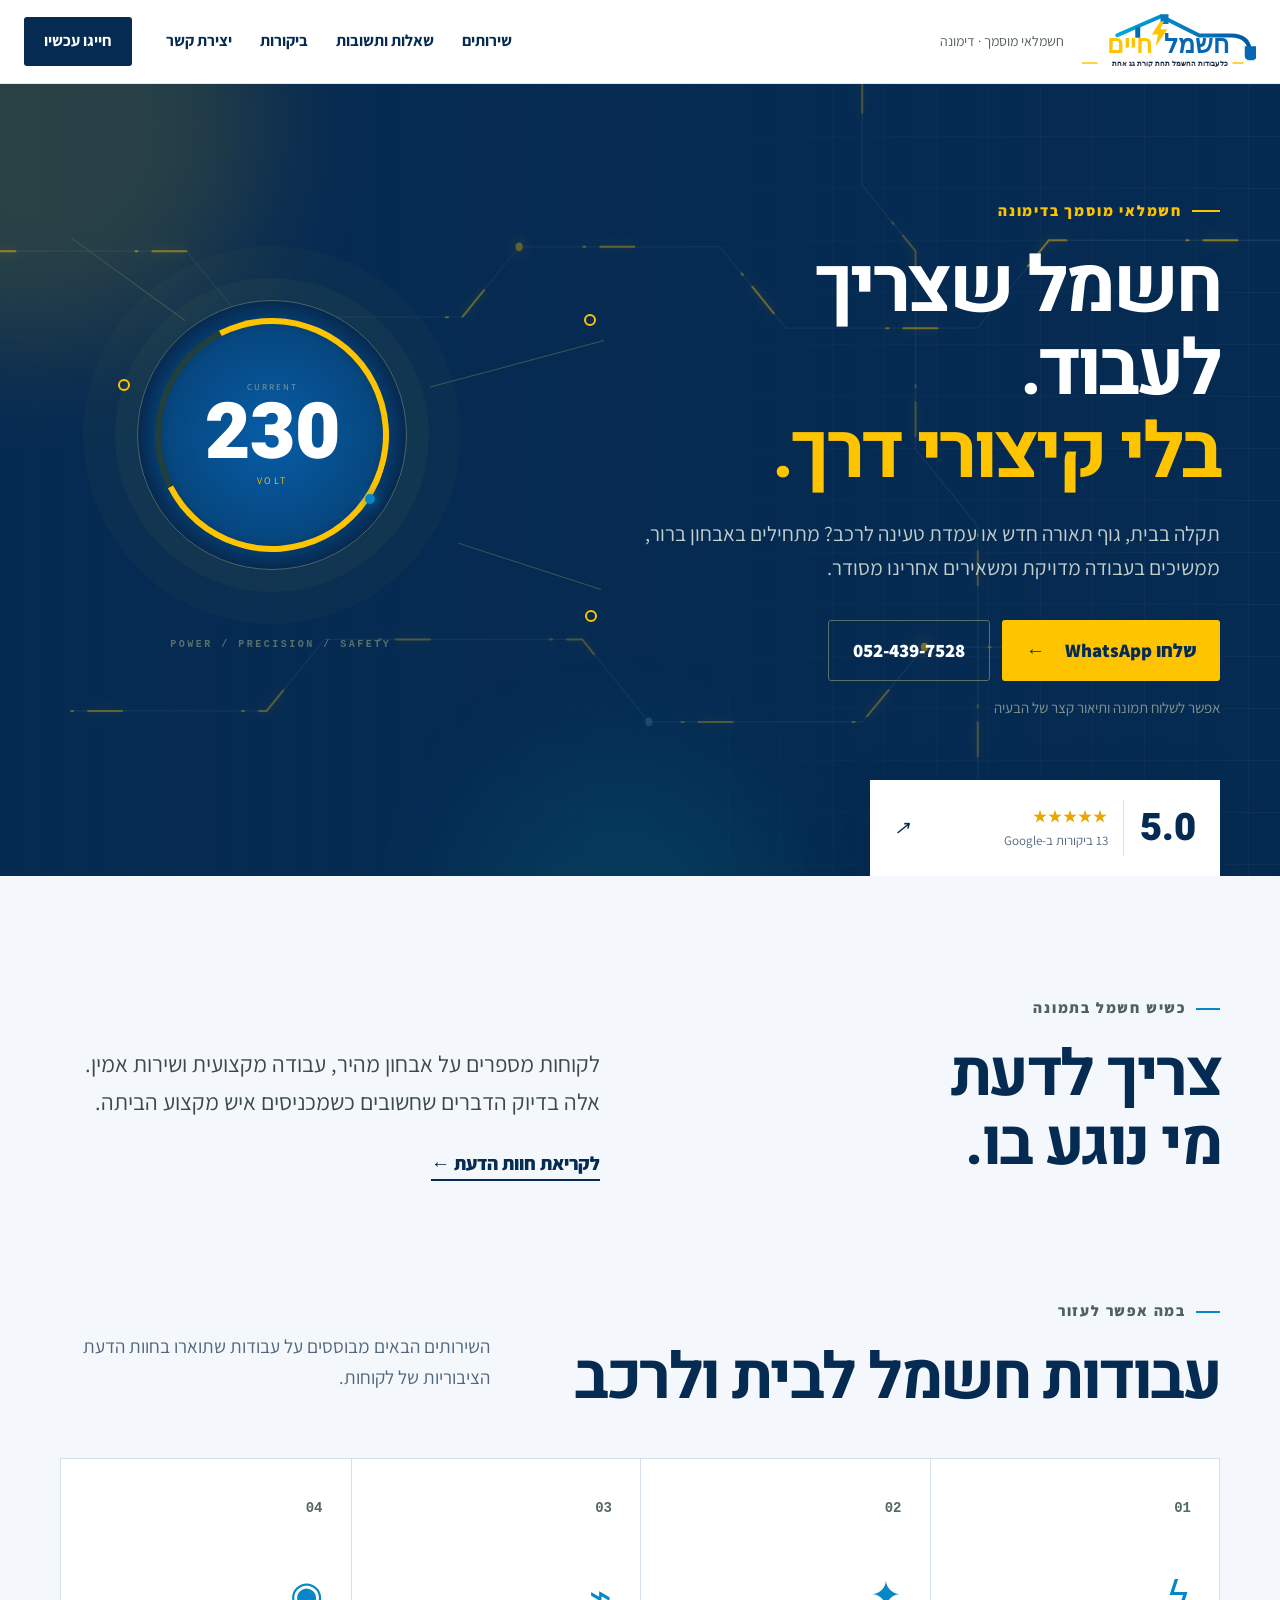
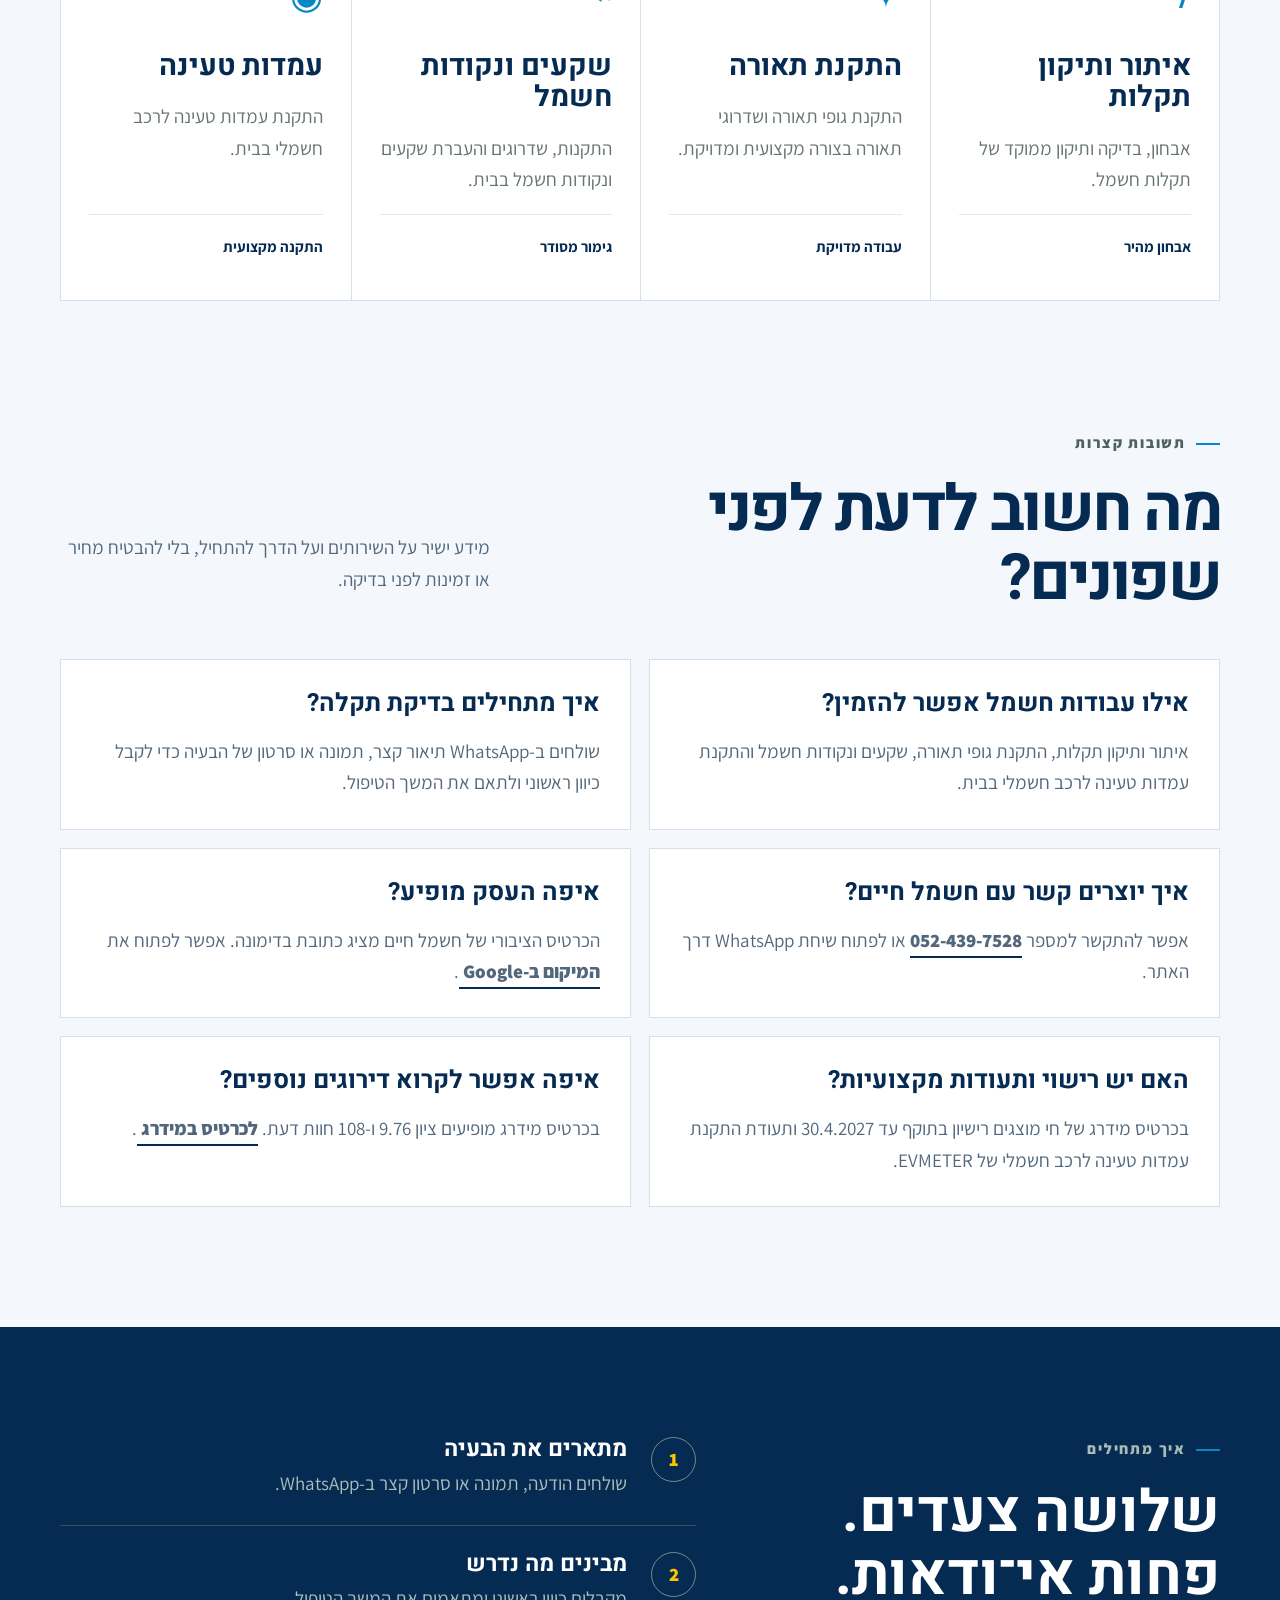
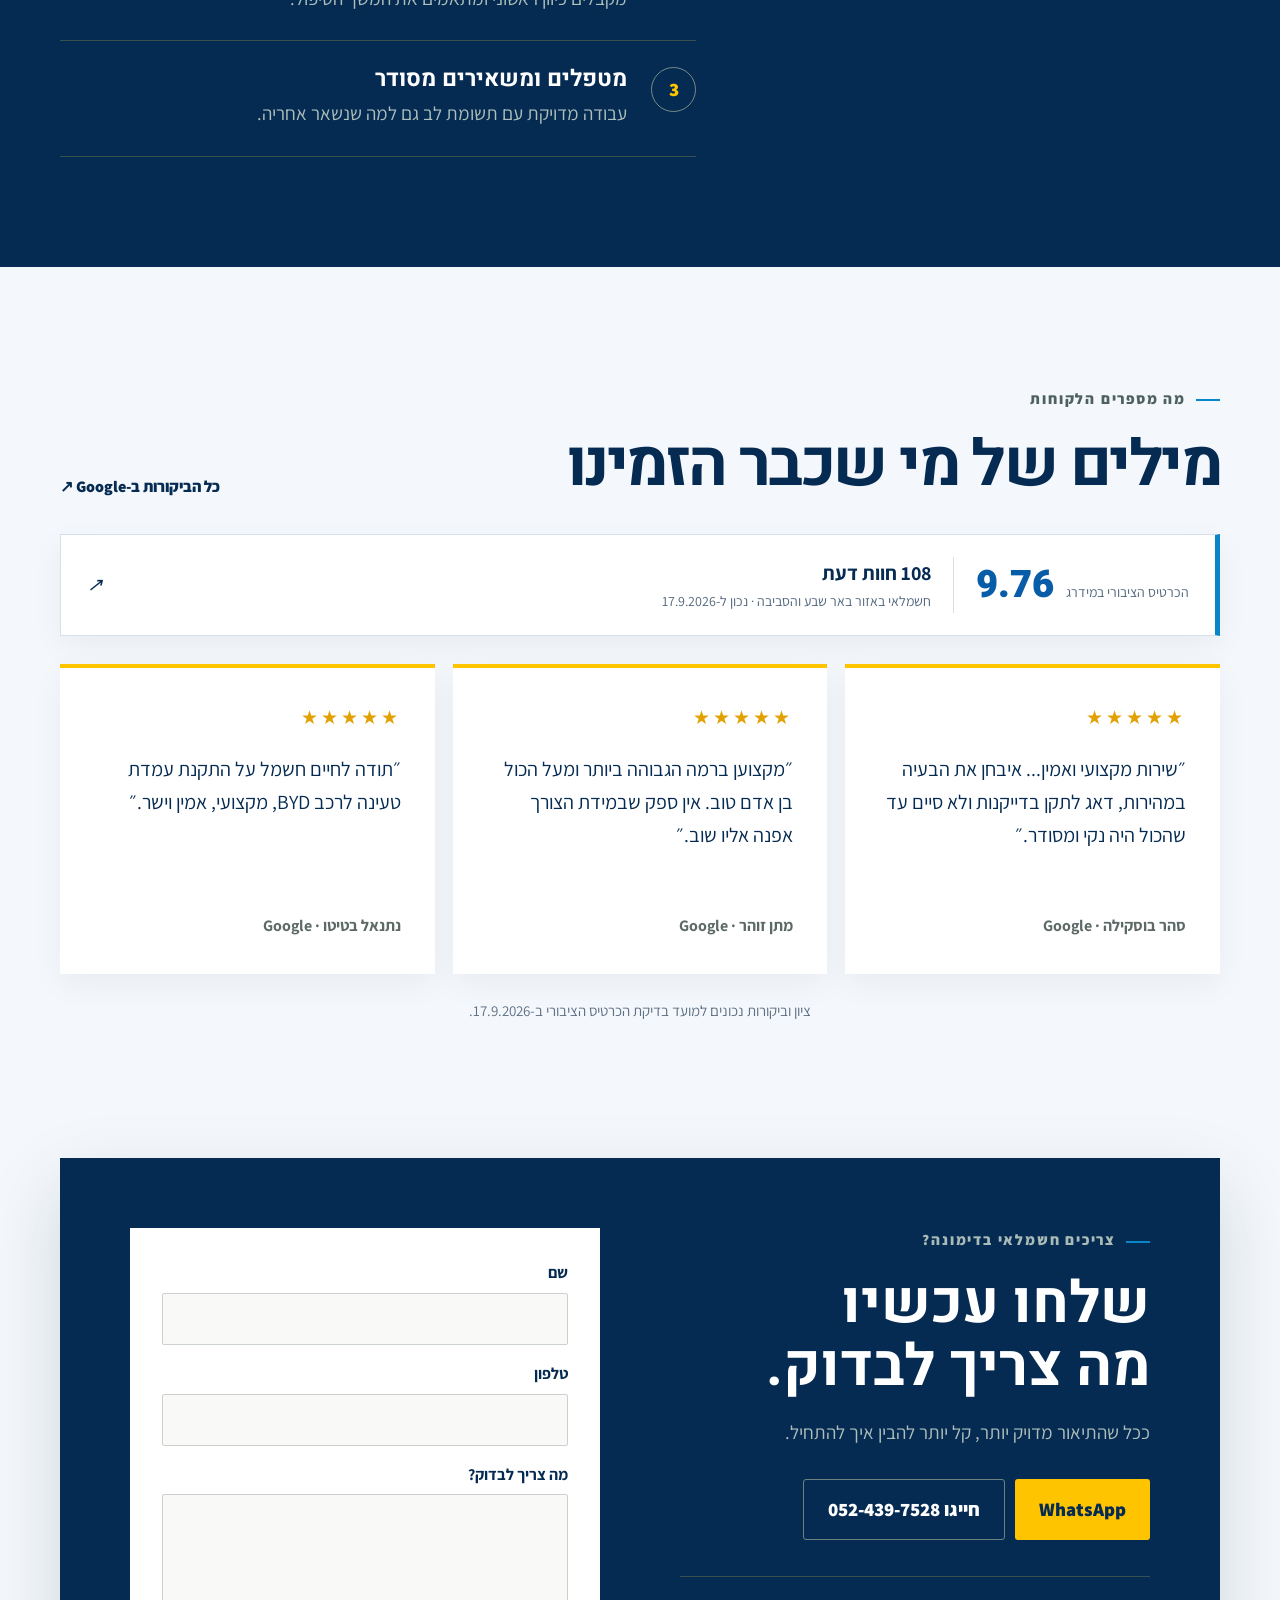
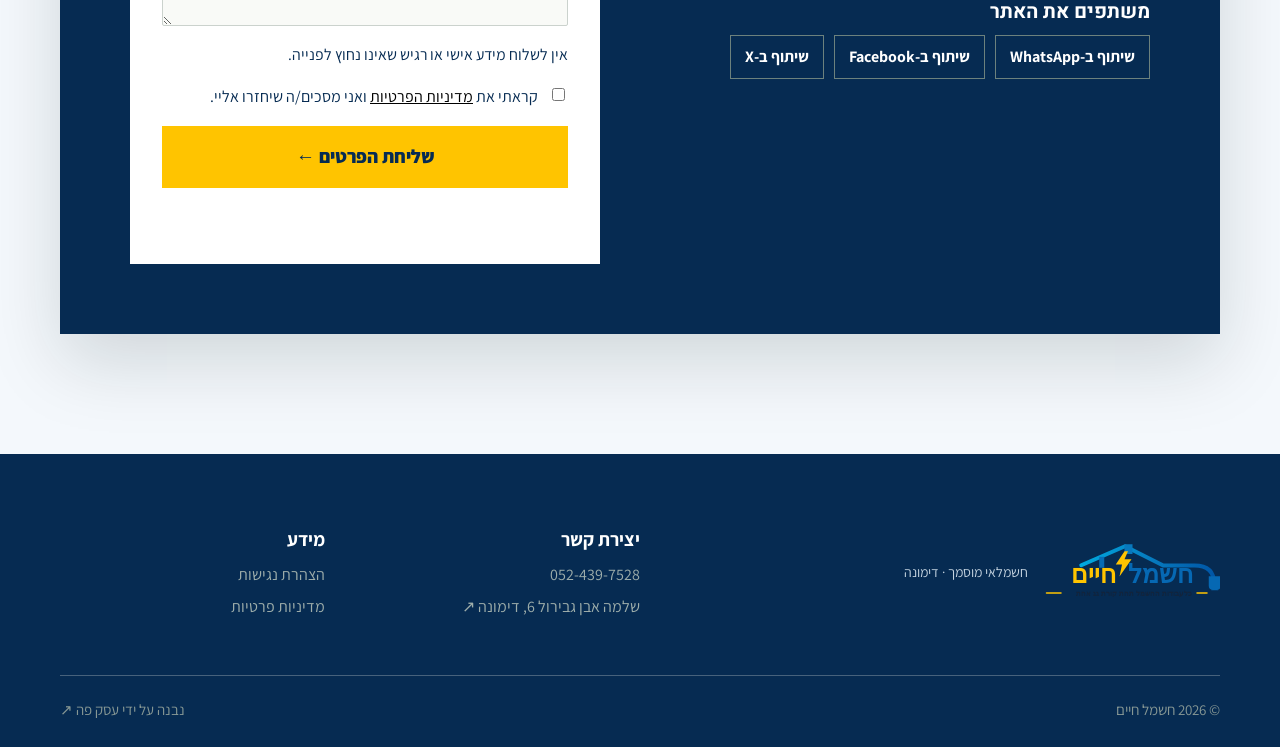
==== commit bbed5a20: "Add verified Midrag credentials and ratings" ====
--- a/index.html
+++ b/index.html
@@ -32,11 +32,11 @@
   <link rel="preconnect" href="https://fonts.googleapis.com">
   <link rel="preconnect" href="https://fonts.gstatic.com" crossorigin>
   <link href="https://fonts.googleapis.com/css2?family=Assistant:wght@400;500;600;700;800&family=Heebo:wght@700;800;900&display=swap" rel="stylesheet">
-  <style>:root{--ink:#062b52;--ink2:#075da8;--lime:#ffc400;--paper:#f4f8fc;--white:#fff;--muted:#52677c;--line:#d5e0ea;--orange:#0787c8;--shadow:0 28px 70px rgba(7,27,27,.15)}*{box-sizing:border-box}html{scroll-behavior:smooth}body{margin:0;background:var(--paper);color:var(--ink);font-family:Assistant,Arial,sans-serif;font-size:19px;line-height:1.65}a{color:inherit;text-decoration:none}button,input,textarea{font:inherit}.skip{position:fixed;top:10px;right:10px;background:#fff;padding:10px 18px;z-index:1000;transform:translateY(-200%)}.skip:focus{transform:none}.wrap{width:min(1160px,calc(100% - 40px));margin-inline:auto}.topbar{height:84px;padding:0 max(24px,calc((100vw - 1240px)/2));display:flex;align-items:center;gap:34px;background:#fff;border-bottom:1px solid #e6e9e4;position:sticky;top:0;z-index:50}.brand{display:flex;align-items:center;gap:12px;margin-left:auto}.brand-mark{width:44px;height:44px;display:grid;place-items:center;background:var(--lime);border:2px solid var(--ink);border-radius:50%;font:900 24px Heebo}.brand b,.brand small{display:block}.brand b{font:800 19px Heebo;line-height:1.1}.brand small{font-size:14px;color:#52605e}.topbar nav{display:flex;gap:28px;font-size:16px;font-weight:700}.topbar nav a:hover,.topbar nav a:focus{text-decoration:underline;text-underline-offset:5px}.mini-call{background:var(--ink);color:#fff;padding:11px 20px;font-weight:700;font-size:16px;border-radius:3px}.hero{min-height:720px;background:var(--ink);color:#fff;position:relative;overflow:hidden;padding:100px max(24px,calc((100vw - 1160px)/2)) 140px;display:grid;grid-template-columns:1.05fr .95fr;align-items:center}.hero:before{content:"";position:absolute;inset:0;background-image:linear-gradient(rgba(255,255,255,.035) 1px,transparent 1px),linear-gradient(90deg,rgba(255,255,255,.035) 1px,transparent 1px);background-size:52px 52px;mask-image:linear-gradient(to left,black,transparent 76%)}.glow{position:absolute;border-radius:50%;filter:blur(60px);opacity:.15}.glow-a{width:440px;height:440px;background:var(--lime);left:-180px;top:-180px}.glow-b{width:300px;height:300px;background:#00a8a0;right:40%;bottom:-180px}.current-field{position:absolute;inset:0;z-index:0;pointer-events:none;opacity:.55}.current-field svg{display:block;width:100%;height:100%}.current-track{fill:none;stroke:rgba(151,202,242,.18);stroke-width:1.25;vector-effect:non-scaling-stroke}.current-flow{fill:none;stroke:var(--lime);stroke-width:2;stroke-linecap:round;stroke-dasharray:2 15 34 120;vector-effect:non-scaling-stroke;filter:drop-shadow(0 0 5px rgba(255,196,0,.5));animation:current-run 12s linear infinite}.current-flow.flow-2{animation-duration:16s;animation-delay:-8s;opacity:.72}.current-flow.flow-3{animation-duration:19s;animation-delay:-4s;opacity:.58}.current-node{fill:#9bcff5;opacity:.42}.current-pulse{fill:var(--lime);filter:drop-shadow(0 0 7px rgba(255,196,0,.78));transform-box:fill-box;transform-origin:center;animation:current-pulse 4.8s ease-in-out infinite}.current-pulse.pulse-2{animation-delay:-2.4s}.current-field:after{content:"";position:absolute;inset:0;background:linear-gradient(90deg,rgba(6,43,82,.05),rgba(6,43,82,.35) 42%,rgba(6,43,82,.08));pointer-events:none}@keyframes current-run{to{stroke-dashoffset:-171}}@keyframes current-pulse{0%,100%{opacity:.3;transform:scale(.7)}50%{opacity:1;transform:scale(1.3)}}.hero-content{position:relative;z-index:2;max-width:650px}.eyebrow,.section-kicker{font-size:15px;font-weight:800;letter-spacing:.12em;text-transform:uppercase}.eyebrow{color:var(--lime);display:flex;align-items:center;gap:10px}.eyebrow span{width:28px;height:2px;background:var(--lime)}h1,h2,h3{font-family:Heebo,Arial,sans-serif;margin:0;line-height:1.08}h1{font-size:clamp(54px,6vw,84px);letter-spacing:-.045em;margin:22px 0}h1 em{color:var(--lime);font-style:normal}.hero-copy{font-size:21px;color:#c1cecb;max-width:580px;margin:0 0 34px}.hero-actions{display:flex;gap:12px;flex-wrap:wrap}.btn{min-height:54px;padding:14px 24px;display:inline-flex;align-items:center;justify-content:center;gap:20px;font-weight:800;border-radius:3px;transition:.2s transform,.2s background}.btn:hover{transform:translateY(-2px)}.btn-primary{background:var(--lime);color:var(--ink)}.btn-ghost{border:1px solid #5b706d}.micro{font-size:15px;color:#819390}.hero-visual{position:relative;z-index:1;height:440px;min-width:420px}.meter{position:absolute;width:270px;height:270px;left:14%;top:60px;border-radius:50%;border:1px solid #4d6562;display:flex;flex-direction:column;align-items:center;justify-content:center;background:radial-gradient(circle,#075da8 0,#06477f 55%,#062b52 70%);box-shadow:0 0 0 22px rgba(215,255,63,.03),0 0 0 54px rgba(215,255,63,.02)}.meter:before{content:"";position:absolute;inset:17px;border-radius:50%;border:6px solid var(--lime);border-left-color:#21403c;transform:rotate(18deg)}.meter strong{font:900 78px/1 Heebo;color:#fff;z-index:1}.meter small,.meter-label{z-index:1;letter-spacing:.22em}.meter small{font-size:10px;color:var(--lime)}.meter-label{font-size:9px;color:#8da09d}.meter i{position:absolute;width:10px;height:10px;border-radius:50%;background:var(--orange);right:31px;bottom:65px;box-shadow:0 0 14px var(--orange)}.line{position:absolute;height:1px;background:#3d5653;transform-origin:right}.line-1{width:180px;right:7px;top:100px;transform:rotate(-15deg)}.line-2{width:150px;right:10px;bottom:90px;transform:rotate(18deg)}.line-3{width:140px;left:-15px;top:80px;transform:rotate(36deg)}.node{position:absolute;width:12px;height:12px;border:2px solid var(--lime);border-radius:50%}.node-1{right:15px;top:74px}.node-2{right:14px;bottom:58px}.node-3{left:58px;top:139px}.hero-visual>p{position:absolute;bottom:20px;left:20%;font:600 10px/1 monospace;color:#59706c;letter-spacing:.25em}.rating-card{position:absolute;bottom:0;right:max(24px,calc((100vw - 1160px)/2));background:#fff;color:var(--ink);padding:20px 24px;width:350px;display:flex;align-items:center;gap:15px;box-shadow:var(--shadow)}.rating-card .score{font:900 38px Heebo;border-left:1px solid var(--line);padding-left:16px}.rating-card b{display:block;color:#e7a600;letter-spacing:2px;font-size:15px}.rating-card small{display:block;color:var(--muted);font-size:13px}.rating-card i{margin-right:auto}.intro{padding:120px 0}.section-kicker{color:#4e615e;margin:0 0 20px}.section-kicker:before{content:"";display:inline-block;width:24px;height:2px;background:var(--orange);margin-left:10px;vertical-align:middle}.intro-grid{display:grid;grid-template-columns:1fr 1fr;gap:80px}.intro h2,.section-head h2,.reviews h2{font-size:clamp(42px,5vw,64px);letter-spacing:-.04em}.intro-grid>div p{font-size:23px;color:#3c4b49;margin:5px 0 26px}.text-link{font-weight:800;border-bottom:2px solid var(--ink);padding-bottom:4px}.section-head{display:flex;align-items:end;justify-content:space-between;gap:40px;margin-bottom:45px}.section-head>p{max-width:430px;color:var(--muted)}.services{padding-bottom:130px;scroll-margin-top:100px}.service-grid{display:grid;grid-template-columns:repeat(4,1fr);border:1px solid var(--line)}.service{position:relative;padding:40px 28px;min-height:370px;background:#fff;border-left:1px solid var(--line);display:flex;flex-direction:column;transition:background .2s ease,color .2s ease}.service:last-child{border-left:0}.service:focus-visible,.service:focus-within{background:var(--ink);color:#fff;outline:3px solid var(--orange);outline-offset:-3px}@media(hover:hover) and (pointer:fine){.service:hover{background:var(--ink);color:#fff}}.num{font:700 14px/1.4 monospace;color:#536866}.icon{font-size:38px;margin:45px 0 25px;color:var(--orange)}.service:focus-visible .icon,.service:focus-within .icon{color:var(--lime)}@media(hover:hover) and (pointer:fine){.service:hover .icon{color:var(--lime)}}.service h3{font-size:29px}.service p{color:#66736f}.service:focus-visible p,.service:focus-within p{color:#afc0bc}@media(hover:hover) and (pointer:fine){.service:hover p{color:#afc0bc}}.tag{margin-top:auto;font-size:15px;font-weight:700;padding-top:20px;border-top:1px solid #e6e8e3}.service:focus-visible .tag,.service:focus-within .tag{border-color:#36504d;color:var(--lime)}@media(hover:hover) and (pointer:fine){.service:hover .tag{border-color:#36504d;color:var(--lime)}}.process{background:var(--ink);color:#fff;padding:110px 0}.process-grid{display:grid;grid-template-columns:.8fr 1.2fr;gap:100px}.process h2{font-size:58px}.section-kicker.light{color:#a9bbb7}.process ol{list-style:none;margin:0;padding:0}.process li{display:flex;gap:24px;padding:26px 0;border-bottom:1px solid #36504d}.process li:first-child{padding-top:0}.process li>span{flex:0 0 45px;height:45px;border:1px solid #738b87;border-radius:50%;display:grid;place-items:center;color:var(--lime);font-weight:800}.process h3{font-size:23px}.process li p{margin:6px 0 0;color:#adbfbb}.reviews{padding:120px 0}.google-link{font-weight:800;font-size:16px}.review-grid{display:grid;grid-template-columns:repeat(3,1fr);gap:18px}.review-grid blockquote{margin:0;background:#fff;padding:34px;min-height:310px;display:flex;flex-direction:column;border-top:4px solid var(--lime);box-shadow:0 10px 30px rgba(7,27,27,.05)}.stars{color:#e2a100;letter-spacing:3px}.review-grid p{font-size:20px}.review-grid footer{margin-top:auto;font-size:16px;font-weight:700;color:#5c6967}.reviews-note{text-align:center;color:#607186;font-size:15px;margin-top:25px}.contact{padding-bottom:120px}.contact-card{background:var(--ink);color:#fff;padding:70px;display:grid;grid-template-columns:1fr 1fr;gap:80px;box-shadow:var(--shadow)}.contact h2{font-size:58px}.contact-card>div>p:not(.section-kicker){color:#aebfbb}.contact-buttons{display:flex;flex-wrap:wrap;gap:10px;margin-top:30px}.btn-light{background:var(--lime);color:var(--ink)}.btn-outline{border:1px solid #6c817d}.contact form{background:#fff;color:var(--ink);padding:32px;display:grid;gap:16px}.contact label{font-size:16px;font-weight:700}.contact input,.contact textarea{display:block;width:100%;margin-top:6px;border:1px solid #cbd2cd;background:#f9faf7;padding:12px;border-radius:2px}.contact input:focus,.contact textarea:focus{outline:3px solid rgba(215,255,63,.8);border-color:var(--ink)}.consent{display:flex;align-items:flex-start;gap:10px;font-weight:400!important}.consent input{width:auto;margin-top:4px}.consent button{border:0;background:0;text-decoration:underline;padding:0;cursor:pointer}.submit{border:0;background:var(--lime);color:var(--ink);font-weight:800;padding:15px;cursor:pointer}.hidden{position:absolute;width:1px;height:1px;overflow:hidden;clip:rect(0 0 0 0);clip-path:inset(50%);white-space:nowrap}.footer{background:var(--ink);color:#fff;padding:70px 0 24px}.footer-grid{display:grid;grid-template-columns:2fr 1fr 1fr;gap:50px}.footer-grid>div:not(.brand){display:flex;flex-direction:column;gap:6px}.footer .brand small{color:#c3d2df}.footer-grid button{color:#fff;background:0;border:0;padding:0;text-align:right;cursor:pointer}.footer-grid a,.footer-grid button{font-size:16px;color:#9eaeab}.subfooter{border-top:1px solid #47627c;margin-top:55px;padding-top:22px;display:flex;justify-content:space-between;font-size:15px;color:#869794}dialog{border:0;max-width:650px;width:calc(100% - 40px);padding:34px;box-shadow:var(--shadow);border-radius:4px}dialog::backdrop{background:rgba(2,13,13,.72)}.dialog-head{display:flex;justify-content:space-between;align-items:center}.dialog-head h2{font-size:31px}.close{border:0;background:#edf0eb;width:40px;height:40px;border-radius:50%;font-size:28px;cursor:pointer}a:focus-visible,button:focus-visible{outline:3px solid var(--orange);outline-offset:4px}@media(max-width:900px){.topbar nav{display:none}.hero{grid-template-columns:1fr;padding-top:75px}.hero-visual{position:absolute;opacity:.35;left:-80px;top:170px;min-width:390px}.hero-content{z-index:2}.intro-grid,.process-grid,.contact-card{grid-template-columns:1fr}.review-grid{grid-template-columns:1fr}.service-grid{grid-template-columns:repeat(2,1fr)}.service{border-bottom:1px solid var(--line)}.service:nth-child(2n){border-left:0}.section-head{display:block}.section-head>p{margin-top:20px}.footer-grid{grid-template-columns:1fr 1fr}.footer-grid .brand{grid-column:1/-1}.contact-card{padding:40px;gap:40px}.process-grid{gap:50px}}@media(max-width:560px){body{font-size:18px;line-height:1.65}.current-field{opacity:.32}.current-field .mobile-hide{display:none}.current-flow{animation-duration:18s;stroke-width:1.5}.wrap{width:min(100% - 28px,1160px)}.topbar{height:72px;padding:0 14px}.brand small{font-size:13px}.mini-call{padding:9px 12px}.hero{min-height:720px;padding:70px 20px 130px}.hero-copy{font-size:19px}.hero-actions{display:grid}.rating-card{right:14px;left:14px;width:auto}.intro,.reviews{padding:85px 0}.intro-grid{gap:30px}.intro-grid>div p{font-size:20px}.services{padding-bottom:90px}.service-grid{grid-template-columns:1fr}.service{border-left:0}.service:nth-child(2n){border-left:0}.process{padding:85px 0}.process h2,.contact h2{font-size:44px}.contact{width:100%;padding-bottom:0}.contact-card{padding:55px 18px}.contact form{padding:22px 18px}.footer-grid{grid-template-columns:1fr}.footer-grid .brand{grid-column:auto}.subfooter{gap:20px;flex-direction:column}.hero-visual{left:-190px}h1{font-size:50px}}.answers{padding:0 0 120px;scroll-margin-top:100px}.answer-grid{display:grid;grid-template-columns:repeat(2,1fr);gap:18px}.answer-grid article{background:#fff;padding:30px;border:1px solid var(--line)}.answer-grid h3{font-size:25px}.answer-grid p{margin-bottom:0;color:var(--muted)}.share-panel{margin-top:36px;padding-top:24px;border-top:1px solid #36504d}.share-panel h3{font-size:20px;margin-bottom:12px}.share-links{display:flex;flex-wrap:wrap;gap:10px}.share-link{display:inline-flex;min-height:44px;align-items:center;padding:8px 14px;border:1px solid #6c817d;color:#fff;font-weight:700;font-size:16px}.external-note{font-size:.78em}.form-status{min-height:1.5em;margin:0;color:#062b52;font-weight:700}@media(max-width:560px){.answer-grid{grid-template-columns:1fr}.answers{padding-bottom:85px}.share-links{display:grid}.share-link{justify-content:center}}
+  <style>:root{--ink:#062b52;--ink2:#075da8;--lime:#ffc400;--paper:#f4f8fc;--white:#fff;--muted:#52677c;--line:#d5e0ea;--orange:#0787c8;--shadow:0 28px 70px rgba(7,27,27,.15)}*{box-sizing:border-box}html{scroll-behavior:smooth}body{margin:0;background:var(--paper);color:var(--ink);font-family:Assistant,Arial,sans-serif;font-size:19px;line-height:1.65}a{color:inherit;text-decoration:none}button,input,textarea{font:inherit}.skip{position:fixed;top:10px;right:10px;background:#fff;padding:10px 18px;z-index:1000;transform:translateY(-200%)}.skip:focus{transform:none}.wrap{width:min(1160px,calc(100% - 40px));margin-inline:auto}.topbar{height:84px;padding:0 max(24px,calc((100vw - 1240px)/2));display:flex;align-items:center;gap:34px;background:#fff;border-bottom:1px solid #e6e9e4;position:sticky;top:0;z-index:50}.brand{display:flex;align-items:center;gap:12px;margin-left:auto}.brand-mark{width:44px;height:44px;display:grid;place-items:center;background:var(--lime);border:2px solid var(--ink);border-radius:50%;font:900 24px Heebo}.brand b,.brand small{display:block}.brand b{font:800 19px Heebo;line-height:1.1}.brand small{font-size:14px;color:#52605e}.topbar nav{display:flex;gap:28px;font-size:16px;font-weight:700}.topbar nav a:hover,.topbar nav a:focus{text-decoration:underline;text-underline-offset:5px}.mini-call{background:var(--ink);color:#fff;padding:11px 20px;font-weight:700;font-size:16px;border-radius:3px}.hero{min-height:720px;background:var(--ink);color:#fff;position:relative;overflow:hidden;padding:100px max(24px,calc((100vw - 1160px)/2)) 140px;display:grid;grid-template-columns:1.05fr .95fr;align-items:center}.hero:before{content:"";position:absolute;inset:0;background-image:linear-gradient(rgba(255,255,255,.035) 1px,transparent 1px),linear-gradient(90deg,rgba(255,255,255,.035) 1px,transparent 1px);background-size:52px 52px;mask-image:linear-gradient(to left,black,transparent 76%)}.glow{position:absolute;border-radius:50%;filter:blur(60px);opacity:.15}.glow-a{width:440px;height:440px;background:var(--lime);left:-180px;top:-180px}.glow-b{width:300px;height:300px;background:#00a8a0;right:40%;bottom:-180px}.current-field{position:absolute;inset:0;z-index:0;pointer-events:none;opacity:.55}.current-field svg{display:block;width:100%;height:100%}.current-track{fill:none;stroke:rgba(151,202,242,.18);stroke-width:1.25;vector-effect:non-scaling-stroke}.current-flow{fill:none;stroke:var(--lime);stroke-width:2;stroke-linecap:round;stroke-dasharray:2 15 34 120;vector-effect:non-scaling-stroke;filter:drop-shadow(0 0 5px rgba(255,196,0,.5));animation:current-run 12s linear infinite}.current-flow.flow-2{animation-duration:16s;animation-delay:-8s;opacity:.72}.current-flow.flow-3{animation-duration:19s;animation-delay:-4s;opacity:.58}.current-node{fill:#9bcff5;opacity:.42}.current-pulse{fill:var(--lime);filter:drop-shadow(0 0 7px rgba(255,196,0,.78));transform-box:fill-box;transform-origin:center;animation:current-pulse 4.8s ease-in-out infinite}.current-pulse.pulse-2{animation-delay:-2.4s}.current-field:after{content:"";position:absolute;inset:0;background:linear-gradient(90deg,rgba(6,43,82,.05),rgba(6,43,82,.35) 42%,rgba(6,43,82,.08));pointer-events:none}@keyframes current-run{to{stroke-dashoffset:-171}}@keyframes current-pulse{0%,100%{opacity:.3;transform:scale(.7)}50%{opacity:1;transform:scale(1.3)}}.hero-content{position:relative;z-index:2;max-width:650px}.eyebrow,.section-kicker{font-size:15px;font-weight:800;letter-spacing:.12em;text-transform:uppercase}.eyebrow{color:var(--lime);display:flex;align-items:center;gap:10px}.eyebrow span{width:28px;height:2px;background:var(--lime)}h1,h2,h3{font-family:Heebo,Arial,sans-serif;margin:0;line-height:1.08}h1{font-size:clamp(54px,6vw,84px);letter-spacing:-.045em;margin:22px 0}h1 em{color:var(--lime);font-style:normal}.hero-copy{font-size:21px;color:#c1cecb;max-width:580px;margin:0 0 34px}.hero-actions{display:flex;gap:12px;flex-wrap:wrap}.btn{min-height:54px;padding:14px 24px;display:inline-flex;align-items:center;justify-content:center;gap:20px;font-weight:800;border-radius:3px;transition:.2s transform,.2s background}.btn:hover{transform:translateY(-2px)}.btn-primary{background:var(--lime);color:var(--ink)}.btn-ghost{border:1px solid #5b706d}.micro{font-size:15px;color:#819390}.hero-visual{position:relative;z-index:1;height:440px;min-width:420px}.meter{position:absolute;width:270px;height:270px;left:14%;top:60px;border-radius:50%;border:1px solid #4d6562;display:flex;flex-direction:column;align-items:center;justify-content:center;background:radial-gradient(circle,#075da8 0,#06477f 55%,#062b52 70%);box-shadow:0 0 0 22px rgba(215,255,63,.03),0 0 0 54px rgba(215,255,63,.02)}.meter:before{content:"";position:absolute;inset:17px;border-radius:50%;border:6px solid var(--lime);border-left-color:#21403c;transform:rotate(18deg)}.meter strong{font:900 78px/1 Heebo;color:#fff;z-index:1}.meter small,.meter-label{z-index:1;letter-spacing:.22em}.meter small{font-size:10px;color:var(--lime)}.meter-label{font-size:9px;color:#8da09d}.meter i{position:absolute;width:10px;height:10px;border-radius:50%;background:var(--orange);right:31px;bottom:65px;box-shadow:0 0 14px var(--orange)}.line{position:absolute;height:1px;background:#3d5653;transform-origin:right}.line-1{width:180px;right:7px;top:100px;transform:rotate(-15deg)}.line-2{width:150px;right:10px;bottom:90px;transform:rotate(18deg)}.line-3{width:140px;left:-15px;top:80px;transform:rotate(36deg)}.node{position:absolute;width:12px;height:12px;border:2px solid var(--lime);border-radius:50%}.node-1{right:15px;top:74px}.node-2{right:14px;bottom:58px}.node-3{left:58px;top:139px}.hero-visual>p{position:absolute;bottom:20px;left:20%;font:600 10px/1 monospace;color:#59706c;letter-spacing:.25em}.rating-card{position:absolute;bottom:0;right:max(24px,calc((100vw - 1160px)/2));background:#fff;color:var(--ink);padding:20px 24px;width:350px;display:flex;align-items:center;gap:15px;box-shadow:var(--shadow)}.rating-card .score{font:900 38px Heebo;border-left:1px solid var(--line);padding-left:16px}.rating-card b{display:block;color:#e7a600;letter-spacing:2px;font-size:15px}.rating-card small{display:block;color:var(--muted);font-size:13px}.rating-card i{margin-right:auto}.intro{padding:120px 0}.section-kicker{color:#4e615e;margin:0 0 20px}.section-kicker:before{content:"";display:inline-block;width:24px;height:2px;background:var(--orange);margin-left:10px;vertical-align:middle}.intro-grid{display:grid;grid-template-columns:1fr 1fr;gap:80px}.intro h2,.section-head h2,.reviews h2{font-size:clamp(42px,5vw,64px);letter-spacing:-.04em}.intro-grid>div p{font-size:23px;color:#3c4b49;margin:5px 0 26px}.text-link{font-weight:800;border-bottom:2px solid var(--ink);padding-bottom:4px}.section-head{display:flex;align-items:end;justify-content:space-between;gap:40px;margin-bottom:45px}.section-head>p{max-width:430px;color:var(--muted)}.services{padding-bottom:130px;scroll-margin-top:100px}.service-grid{display:grid;grid-template-columns:repeat(4,1fr);border:1px solid var(--line)}.service{position:relative;padding:40px 28px;min-height:370px;background:#fff;border-left:1px solid var(--line);display:flex;flex-direction:column;transition:background .2s ease,color .2s ease}.service:last-child{border-left:0}.service:focus-visible,.service:focus-within{background:var(--ink);color:#fff;outline:3px solid var(--orange);outline-offset:-3px}@media(hover:hover) and (pointer:fine){.service:hover{background:var(--ink);color:#fff}}.num{font:700 14px/1.4 monospace;color:#536866}.icon{font-size:38px;margin:45px 0 25px;color:var(--orange)}.service:focus-visible .icon,.service:focus-within .icon{color:var(--lime)}@media(hover:hover) and (pointer:fine){.service:hover .icon{color:var(--lime)}}.service h3{font-size:29px}.service p{color:#66736f}.service:focus-visible p,.service:focus-within p{color:#afc0bc}@media(hover:hover) and (pointer:fine){.service:hover p{color:#afc0bc}}.tag{margin-top:auto;font-size:15px;font-weight:700;padding-top:20px;border-top:1px solid #e6e8e3}.service:focus-visible .tag,.service:focus-within .tag{border-color:#36504d;color:var(--lime)}@media(hover:hover) and (pointer:fine){.service:hover .tag{border-color:#36504d;color:var(--lime)}}.process{background:var(--ink);color:#fff;padding:110px 0}.process-grid{display:grid;grid-template-columns:.8fr 1.2fr;gap:100px}.process h2{font-size:58px}.section-kicker.light{color:#a9bbb7}.process ol{list-style:none;margin:0;padding:0}.process li{display:flex;gap:24px;padding:26px 0;border-bottom:1px solid #36504d}.process li:first-child{padding-top:0}.process li>span{flex:0 0 45px;height:45px;border:1px solid #738b87;border-radius:50%;display:grid;place-items:center;color:var(--lime);font-weight:800}.process h3{font-size:23px}.process li p{margin:6px 0 0;color:#adbfbb}.reviews{padding:120px 0}.google-link{font-weight:800;font-size:16px}.midrag-summary{display:flex;align-items:center;gap:22px;background:#fff;border:1px solid var(--line);border-right:5px solid var(--orange);padding:22px 26px;margin:-12px 0 28px;box-shadow:0 10px 30px rgba(7,27,27,.05)}.midrag-summary>span:first-child{display:grid;grid-template-columns:auto auto;align-items:baseline;gap:12px;border-left:1px solid var(--line);padding-left:22px}.midrag-summary strong{font:900 38px Heebo;color:var(--ink2)}.midrag-summary small,.midrag-summary b{display:block}.midrag-summary small{color:var(--muted);font-size:14px}.midrag-summary b{font-size:20px}.midrag-summary i{margin-right:auto}.review-grid{display:grid;grid-template-columns:repeat(3,1fr);gap:18px}.review-grid blockquote{margin:0;background:#fff;padding:34px;min-height:310px;display:flex;flex-direction:column;border-top:4px solid var(--lime);box-shadow:0 10px 30px rgba(7,27,27,.05)}.stars{color:#e2a100;letter-spacing:3px}.review-grid p{font-size:20px}.review-grid footer{margin-top:auto;font-size:16px;font-weight:700;color:#5c6967}.reviews-note{text-align:center;color:#607186;font-size:15px;margin-top:25px}.contact{padding-bottom:120px}.contact-card{background:var(--ink);color:#fff;padding:70px;display:grid;grid-template-columns:1fr 1fr;gap:80px;box-shadow:var(--shadow)}.contact h2{font-size:58px}.contact-card>div>p:not(.section-kicker){color:#aebfbb}.contact-buttons{display:flex;flex-wrap:wrap;gap:10px;margin-top:30px}.btn-light{background:var(--lime);color:var(--ink)}.btn-outline{border:1px solid #6c817d}.contact form{background:#fff;color:var(--ink);padding:32px;display:grid;gap:16px}.contact label{font-size:16px;font-weight:700}.contact input,.contact textarea{display:block;width:100%;margin-top:6px;border:1px solid #cbd2cd;background:#f9faf7;padding:12px;border-radius:2px}.contact input:focus,.contact textarea:focus{outline:3px solid rgba(215,255,63,.8);border-color:var(--ink)}.consent{display:flex;align-items:flex-start;gap:10px;font-weight:400!important}.consent input{width:auto;margin-top:4px}.consent button{border:0;background:0;text-decoration:underline;padding:0;cursor:pointer}.submit{border:0;background:var(--lime);color:var(--ink);font-weight:800;padding:15px;cursor:pointer}.hidden{position:absolute;width:1px;height:1px;overflow:hidden;clip:rect(0 0 0 0);clip-path:inset(50%);white-space:nowrap}.footer{background:var(--ink);color:#fff;padding:70px 0 24px}.footer-grid{display:grid;grid-template-columns:2fr 1fr 1fr;gap:50px}.footer-grid>div:not(.brand){display:flex;flex-direction:column;gap:6px}.footer .brand small{color:#c3d2df}.footer-grid button{color:#fff;background:0;border:0;padding:0;text-align:right;cursor:pointer}.footer-grid a,.footer-grid button{font-size:16px;color:#9eaeab}.subfooter{border-top:1px solid #47627c;margin-top:55px;padding-top:22px;display:flex;justify-content:space-between;font-size:15px;color:#869794}dialog{border:0;max-width:650px;width:calc(100% - 40px);padding:34px;box-shadow:var(--shadow);border-radius:4px}dialog::backdrop{background:rgba(2,13,13,.72)}.dialog-head{display:flex;justify-content:space-between;align-items:center}.dialog-head h2{font-size:31px}.close{border:0;background:#edf0eb;width:40px;height:40px;border-radius:50%;font-size:28px;cursor:pointer}a:focus-visible,button:focus-visible{outline:3px solid var(--orange);outline-offset:4px}@media(max-width:900px){.topbar nav{display:none}.hero{grid-template-columns:1fr;padding-top:75px}.hero-visual{position:absolute;opacity:.35;left:-80px;top:170px;min-width:390px}.hero-content{z-index:2}.intro-grid,.process-grid,.contact-card{grid-template-columns:1fr}.review-grid{grid-template-columns:1fr}.service-grid{grid-template-columns:repeat(2,1fr)}.service{border-bottom:1px solid var(--line)}.service:nth-child(2n){border-left:0}.section-head{display:block}.section-head>p{margin-top:20px}.footer-grid{grid-template-columns:1fr 1fr}.footer-grid .brand{grid-column:1/-1}.contact-card{padding:40px;gap:40px}.process-grid{gap:50px}}@media(max-width:560px){body{font-size:18px;line-height:1.65}.current-field{opacity:.32}.current-field .mobile-hide{display:none}.current-flow{animation-duration:18s;stroke-width:1.5}.wrap{width:min(100% - 28px,1160px)}.topbar{height:72px;padding:0 14px}.brand small{font-size:13px}.mini-call{padding:9px 12px}.hero{min-height:720px;padding:70px 20px 130px}.hero-copy{font-size:19px}.hero-actions{display:grid}.rating-card{right:14px;left:14px;width:auto}.intro,.reviews{padding:85px 0}.intro-grid{gap:30px}.intro-grid>div p{font-size:20px}.services{padding-bottom:90px}.service-grid{grid-template-columns:1fr}.service{border-left:0}.service:nth-child(2n){border-left:0}.process{padding:85px 0}.process h2,.contact h2{font-size:44px}.contact{width:100%;padding-bottom:0}.contact-card{padding:55px 18px}.contact form{padding:22px 18px}.footer-grid{grid-template-columns:1fr}.footer-grid .brand{grid-column:auto}.subfooter{gap:20px;flex-direction:column}.hero-visual{left:-190px}h1{font-size:50px}}.answers{padding:0 0 120px;scroll-margin-top:100px}.answer-grid{display:grid;grid-template-columns:repeat(2,1fr);gap:18px}.answer-grid article{background:#fff;padding:30px;border:1px solid var(--line)}.answer-grid h3{font-size:25px}.answer-grid p{margin-bottom:0;color:var(--muted)}.share-panel{margin-top:36px;padding-top:24px;border-top:1px solid #36504d}.share-panel h3{font-size:20px;margin-bottom:12px}.share-links{display:flex;flex-wrap:wrap;gap:10px}.share-link{display:inline-flex;min-height:44px;align-items:center;padding:8px 14px;border:1px solid #6c817d;color:#fff;font-weight:700;font-size:16px}.external-note{font-size:.78em}.form-status{min-height:1.5em;margin:0;color:#062b52;font-weight:700}@media(max-width:560px){.midrag-summary{align-items:flex-start;gap:14px;padding:18px}.midrag-summary>span:first-child{display:block;padding-left:14px}.midrag-summary strong{font-size:32px}.midrag-summary b{font-size:17px}.answer-grid{grid-template-columns:1fr}.answers{padding-bottom:85px}.share-links{display:grid}.share-link{justify-content:center}}
 @media(prefers-reduced-motion:reduce){html{scroll-behavior:auto}*,*:before,*:after{animation:none!important;transition-duration:.01ms!important}.current-flow{stroke-dasharray:none;opacity:.18}.current-pulse{opacity:.45;transform:none}}
 </style>
   <script type="application/ld+json">
-  {"@context":"https://schema.org","@graph":[{"@type":"Electrician","@id":"https://haim-gaz-electric.netlify.app/#business","name":"חשמל חיים","description":"חשמלאי מוסמך בדימונה לעבודות חשמל לבית והתקנת עמדות טעינה.","url":"https://haim-gaz-electric.netlify.app/","telephone":"+972524397528","address":{"@type":"PostalAddress","streetAddress":"שלמה אבן גבירול 6","addressLocality":"דימונה","postalCode":"8618106","addressCountry":"IL"},"geo":{"@type":"GeoCoordinates","latitude":31.075882,"longitude":35.042323},"aggregateRating":{"@type":"AggregateRating","ratingValue":"5.0","reviewCount":"13","bestRating":"5"},"sameAs":["https://www.google.com/maps/search/?api=1&query=%D7%97%D7%A9%D7%9E%D7%9C%D7%90%D7%99+%D7%9E%D7%95%D7%A1%D7%9E%D7%9A+-+%D7%97%D7%99%D7%99%D7%9D+%D7%92%D7%96&query_place_id=ChIJ_wHM0NhPAhURYa_CrU1slCw"]},{"@type":"WebSite","@id":"https://haim-gaz-electric.netlify.app/#website","url":"https://haim-gaz-electric.netlify.app/","name":"חשמל חיים","inLanguage":"he-IL","publisher":{"@id":"https://haim-gaz-electric.netlify.app/#business"}},{"@type":"FAQPage","@id":"https://haim-gaz-electric.netlify.app/#faq","inLanguage":"he-IL","mainEntity":[{"@type":"Question","name":"אילו עבודות חשמל אפשר להזמין?","acceptedAnswer":{"@type":"Answer","text":"האתר מציג איתור ותיקון תקלות, התקנת גופי תאורה, שקעים ונקודות חשמל והתקנת עמדות טעינה לרכב חשמלי בבית."}},{"@type":"Question","name":"איך מתחילים בדיקת תקלה?","acceptedAnswer":{"@type":"Answer","text":"שולחים ב-WhatsApp תיאור קצר, תמונה או סרטון של הבעיה כדי לקבל כיוון ראשוני ולתאם את המשך הטיפול."}},{"@type":"Question","name":"איך יוצרים קשר עם חשמל חיים?","acceptedAnswer":{"@type":"Answer","text":"אפשר להתקשר למספר 052-439-7528 או לפתוח שיחת WhatsApp דרך האתר."}}]}]}
+  {"@context":"https://schema.org","@graph":[{"@type":"Electrician","@id":"https://haim-gaz-electric.netlify.app/#business","name":"חשמל חיים","description":"חשמלאי מוסמך בדימונה לעבודות חשמל לבית והתקנת עמדות טעינה.","url":"https://haim-gaz-electric.netlify.app/","telephone":"+972524397528","address":{"@type":"PostalAddress","streetAddress":"שלמה אבן גבירול 6","addressLocality":"דימונה","postalCode":"8618106","addressCountry":"IL"},"geo":{"@type":"GeoCoordinates","latitude":31.075882,"longitude":35.042323},"aggregateRating":{"@type":"AggregateRating","ratingValue":"5.0","reviewCount":"13","bestRating":"5"},"sameAs":["https://www.midrag.co.il/SpCard/Sp/63909?areaId=8&serviceId=161&sortByCategory=134&isGeneric=false","https://www.google.com/maps/search/?api=1&query=%D7%97%D7%A9%D7%9E%D7%9C%D7%90%D7%99+%D7%9E%D7%95%D7%A1%D7%9E%D7%9A+-+%D7%97%D7%99%D7%99%D7%9D+%D7%92%D7%96&query_place_id=ChIJ_wHM0NhPAhURYa_CrU1slCw"]},{"@type":"WebSite","@id":"https://haim-gaz-electric.netlify.app/#website","url":"https://haim-gaz-electric.netlify.app/","name":"חשמל חיים","inLanguage":"he-IL","publisher":{"@id":"https://haim-gaz-electric.netlify.app/#business"}},{"@type":"FAQPage","@id":"https://haim-gaz-electric.netlify.app/#faq","inLanguage":"he-IL","mainEntity":[{"@type":"Question","name":"אילו עבודות חשמל אפשר להזמין?","acceptedAnswer":{"@type":"Answer","text":"האתר מציג איתור ותיקון תקלות, התקנת גופי תאורה, שקעים ונקודות חשמל והתקנת עמדות טעינה לרכב חשמלי בבית."}},{"@type":"Question","name":"איך מתחילים בדיקת תקלה?","acceptedAnswer":{"@type":"Answer","text":"שולחים ב-WhatsApp תיאור קצר, תמונה או סרטון של הבעיה כדי לקבל כיוון ראשוני ולתאם את המשך הטיפול."}},{"@type":"Question","name":"איך יוצרים קשר עם חשמל חיים?","acceptedAnswer":{"@type":"Answer","text":"אפשר להתקשר למספר 052-439-7528 או לפתוח שיחת WhatsApp דרך האתר."}},{"@type":"Question","name":"האם יש רישוי ותעודות מקצועיות?","acceptedAnswer":{"@type":"Answer","text":"בכרטיס מידרג הציבורי של חי מוצגים רישיון בתוקף עד 30 באפריל 2027 ותעודת התקנת עמדות טעינה לרכב חשמלי של EVMETER."}},{"@type":"Question","name":"איפה אפשר לקרוא דירוגים נוספים?","acceptedAnswer":{"@type":"Answer","text":"בכרטיס מידרג הציבורי של חי מופיעים ציון 9.76 ו-108 חוות דעת, נכון ל-17 בספטמבר 2026."}}]}]}
   </script>
 </head>
 <body>
@@ -110,6 +110,8 @@
         <article><h3>איך מתחילים בדיקת תקלה?</h3><p>שולחים ב-WhatsApp תיאור קצר, תמונה או סרטון של הבעיה כדי לקבל כיוון ראשוני ולתאם את המשך הטיפול.</p></article>
         <article><h3>איך יוצרים קשר עם חשמל חיים?</h3><p>אפשר להתקשר למספר <a class="text-link" href="tel:+972524397528">052-439-7528</a> או לפתוח שיחת WhatsApp דרך האתר.</p></article>
         <article><h3>איפה העסק מופיע?</h3><p>הכרטיס הציבורי של חשמל חיים מציג כתובת בדימונה. אפשר לפתוח את <a class="text-link" href="https://www.google.com/maps/search/?api=1&amp;query=%D7%97%D7%A9%D7%9E%D7%9C%D7%90%D7%99+%D7%9E%D7%95%D7%A1%D7%9E%D7%9A+-+%D7%97%D7%99%D7%99%D7%9D+%D7%92%D7%96&amp;query_place_id=ChIJ_wHM0NhPAhURYa_CrU1slCw" target="_blank" rel="noopener noreferrer">המיקום ב-Google <span class="hidden">(נפתח בלשונית חדשה)</span></a>.</p></article>
+        <article><h3>האם יש רישוי ותעודות מקצועיות?</h3><p>בכרטיס מידרג של חי מוצגים רישיון בתוקף עד 30.4.2027 ותעודת התקנת עמדות טעינה לרכב חשמלי של EVMETER.</p></article>
+        <article><h3>איפה אפשר לקרוא דירוגים נוספים?</h3><p>בכרטיס מידרג מופיעים ציון 9.76 ו-108 חוות דעת. <a class="text-link" href="https://www.midrag.co.il/SpCard/Sp/63909?areaId=8&amp;serviceId=161&amp;sortByCategory=134&amp;isGeneric=false" target="_blank" rel="noopener noreferrer">לכרטיס במידרג <span class="hidden">(נפתח בלשונית חדשה)</span></a>.</p></article>
       </div>
     </section>
 
@@ -126,6 +128,7 @@
 
     <section class="reviews wrap" id="reviews" aria-labelledby="reviews-title">
       <div class="section-head"><div><p class="section-kicker">מה מספרים הלקוחות</p><h2 id="reviews-title">מילים של מי שכבר הזמינו</h2></div><a class="google-link" href="https://www.google.com/maps/search/?api=1&query=%D7%97%D7%A9%D7%9E%D7%9C%D7%90%D7%99+%D7%9E%D7%95%D7%A1%D7%9E%D7%9A+-+%D7%97%D7%99%D7%99%D7%9D+%D7%92%D7%96&query_place_id=ChIJ_wHM0NhPAhURYa_CrU1slCw" target="_blank" rel="noopener noreferrer">כל הביקורות ב-Google <span class="hidden">(נפתח בלשונית חדשה)</span> ↗</a></div>
+      <a class="midrag-summary" href="https://www.midrag.co.il/SpCard/Sp/63909?areaId=8&amp;serviceId=161&amp;sortByCategory=134&amp;isGeneric=false" target="_blank" rel="noopener noreferrer" aria-label="כרטיס מידרג של חי, ציון 9.76 מתוך 10 על סמך 108 חוות דעת, נפתח בלשונית חדשה"><span><small>הכרטיס הציבורי במידרג</small><strong>9.76</strong></span><span><b>108 חוות דעת</b><small>חשמלאי באזור באר שבע והסביבה · נכון ל-17.9.2026</small></span><i aria-hidden="true">↗</i></a>
       <div class="review-grid">
         <blockquote><div class="stars" aria-label="5 כוכבים">★★★★★</div><p>״שירות מקצועי ואמין... איבחן את הבעיה במהירות, דאג לתקן בדייקנות ולא סיים עד שהכול היה נקי ומסודר.״</p><footer>סהר בוסקילה · Google</footer></blockquote>
         <blockquote><div class="stars" aria-label="5 כוכבים">★★★★★</div><p>״מקצוען ברמה הגבוהה ביותר ומעל הכול בן אדם טוב. אין ספק שבמידת הצורך אפנה אליו שוב.״</p><footer>מתן זוהר · Google</footer></blockquote>
@@ -161,4 +164,4 @@
 document.querySelectorAll('dialog').forEach(d=>{d.querySelector('.close').addEventListener('click',()=>d.close());d.addEventListener('click',e=>{if(e.target===d)d.close()})});
 </script>
 </body>
-  </html>
+</html>
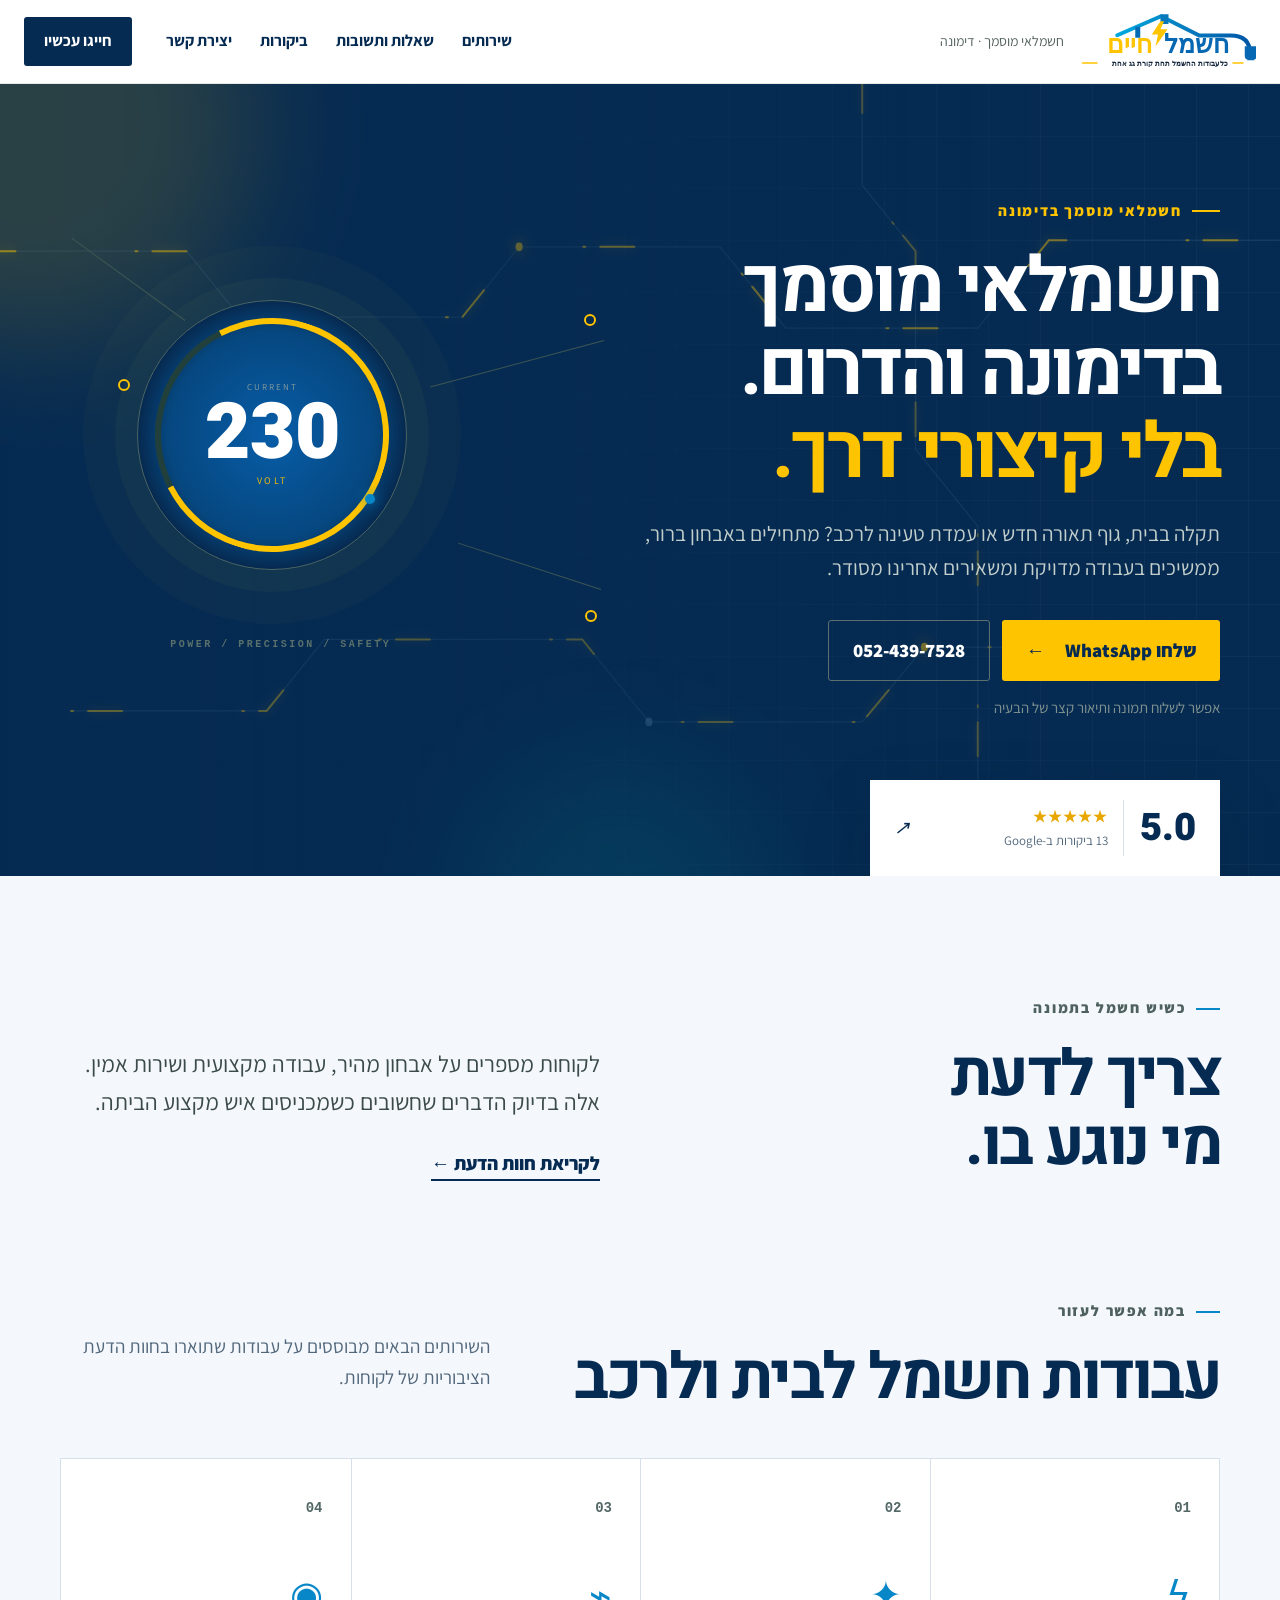
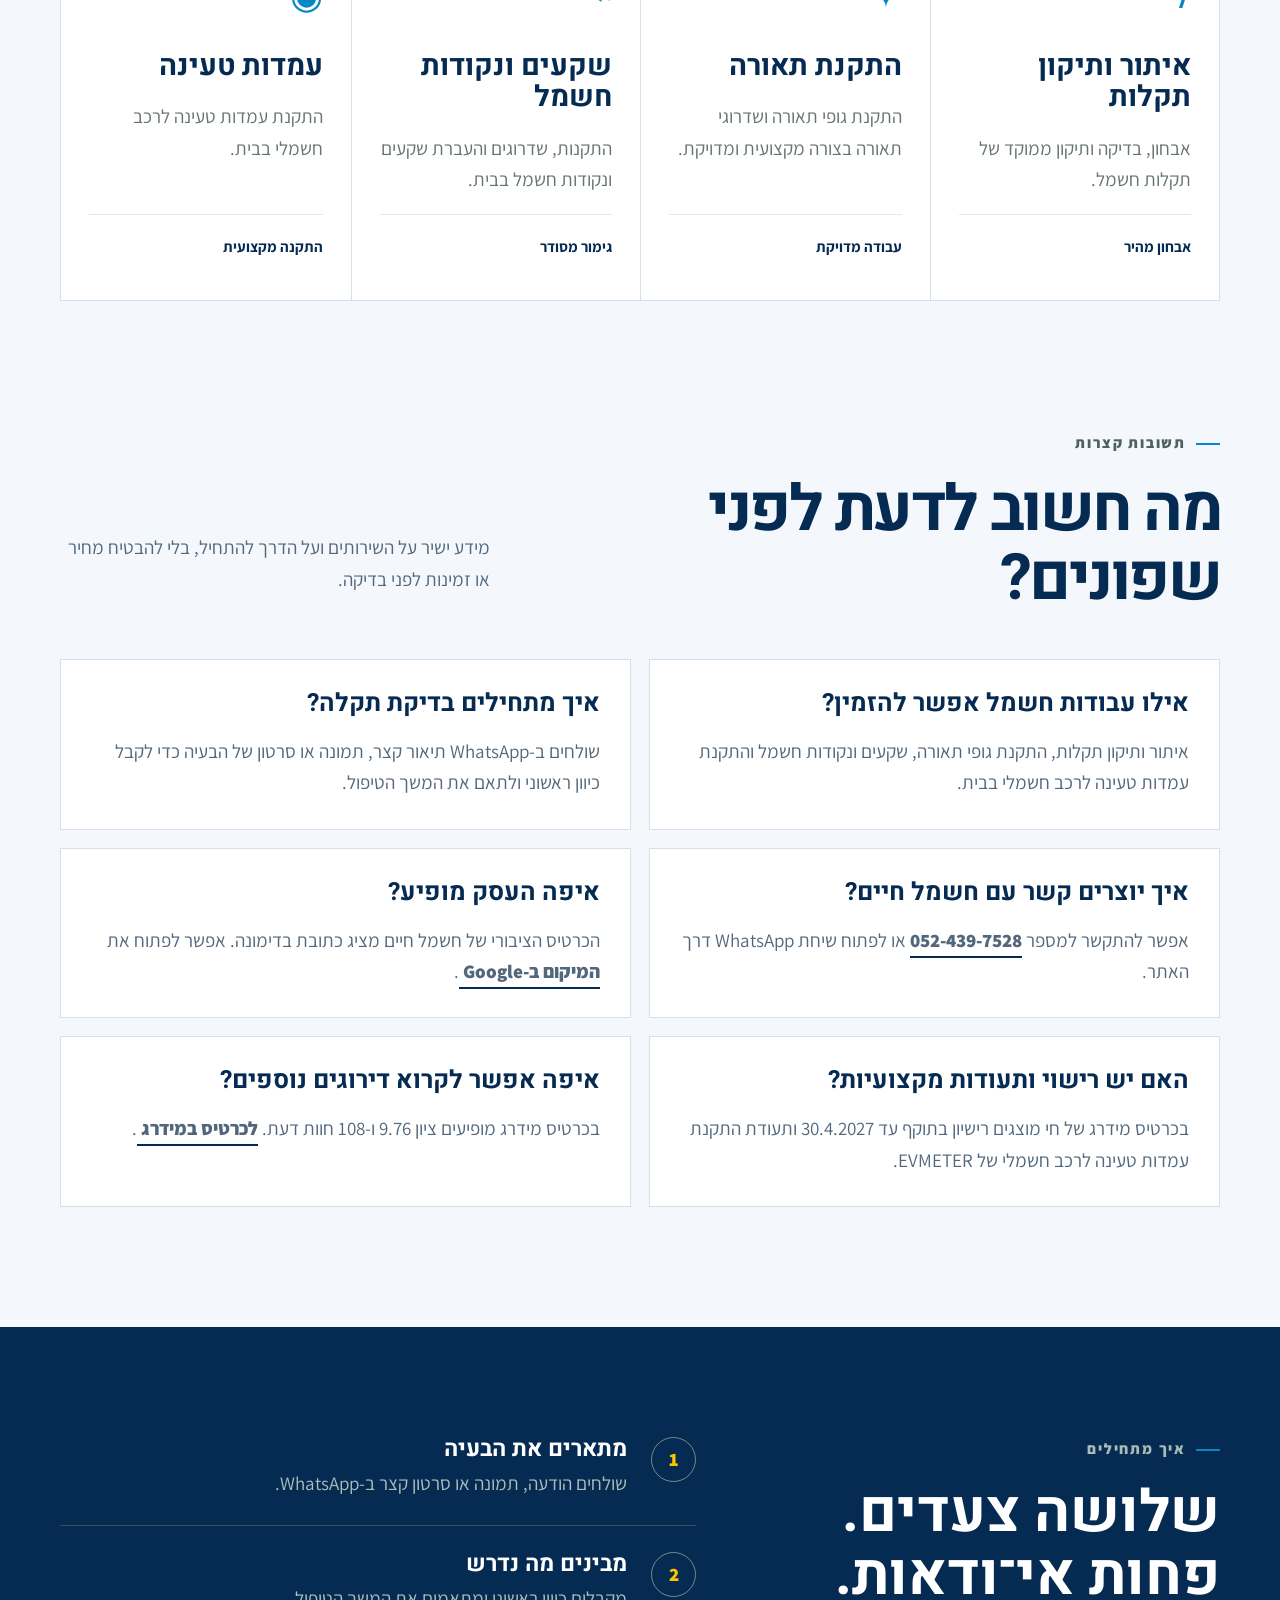
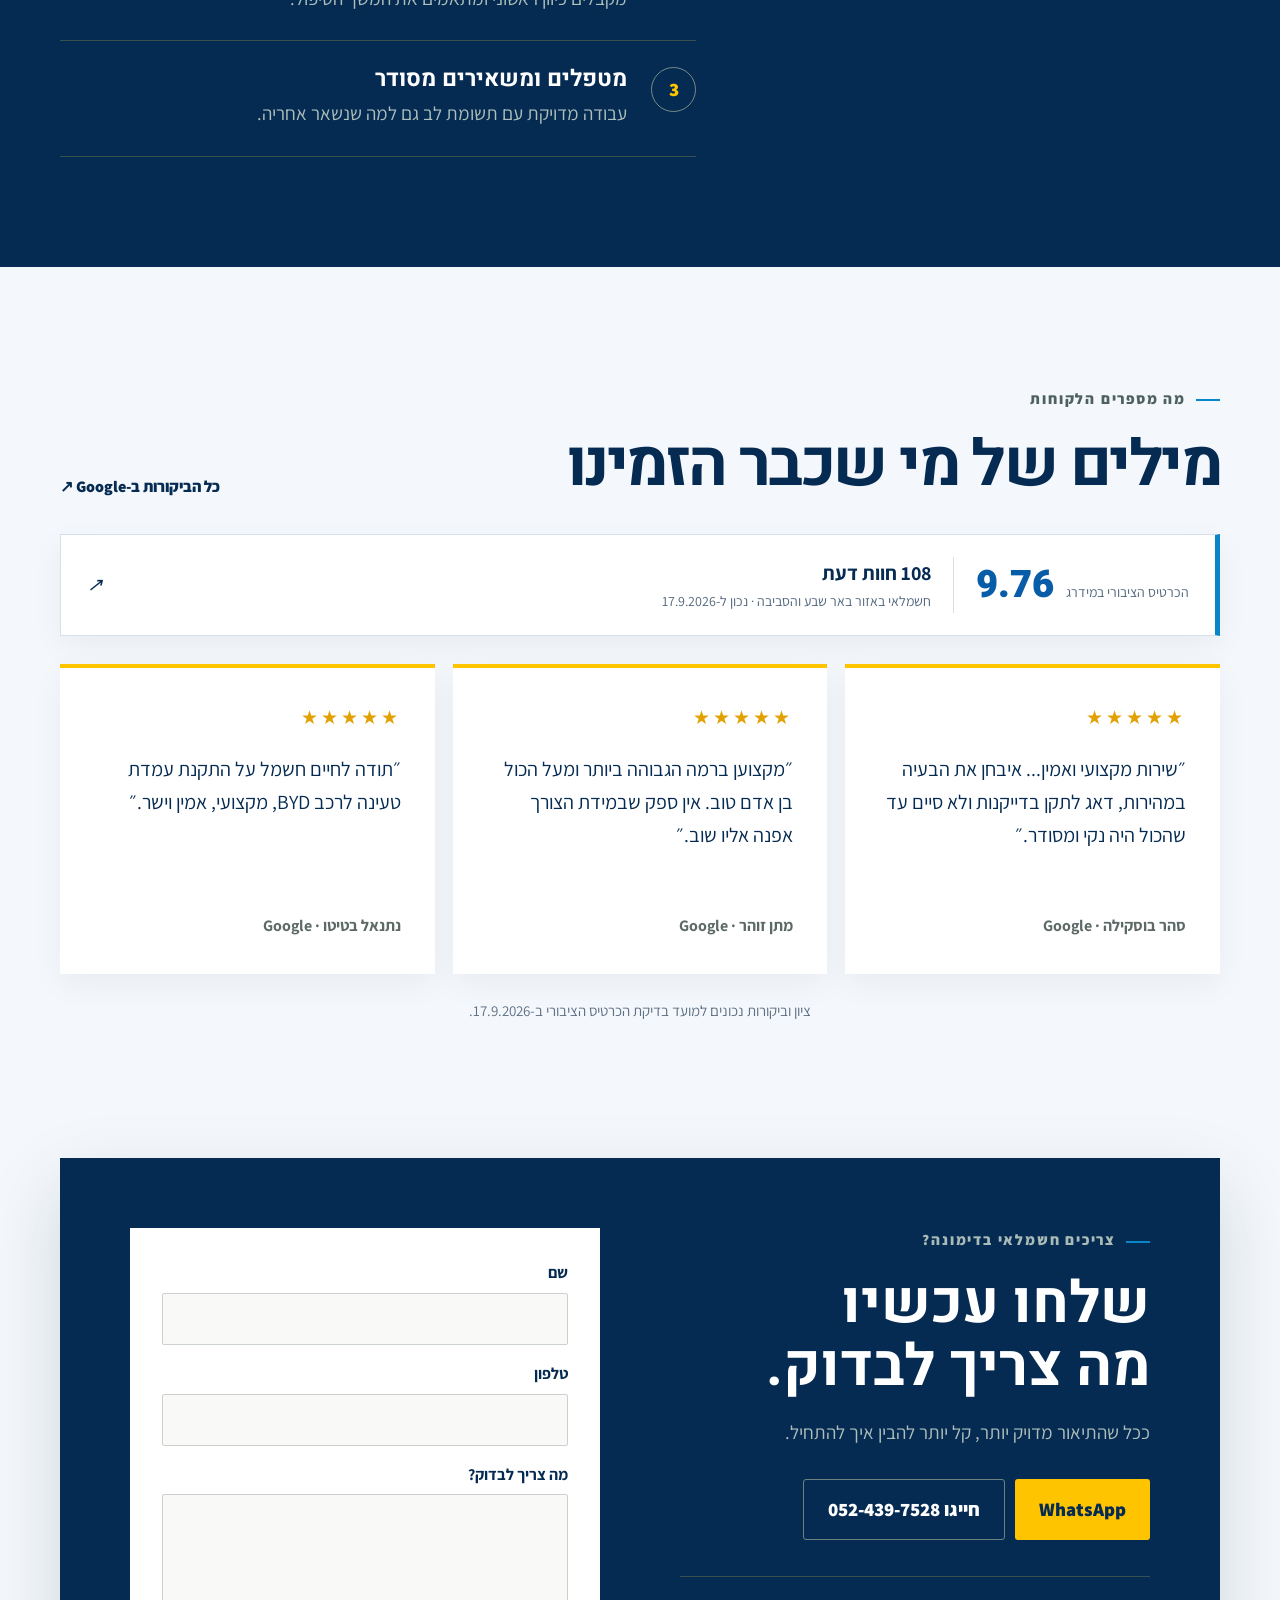
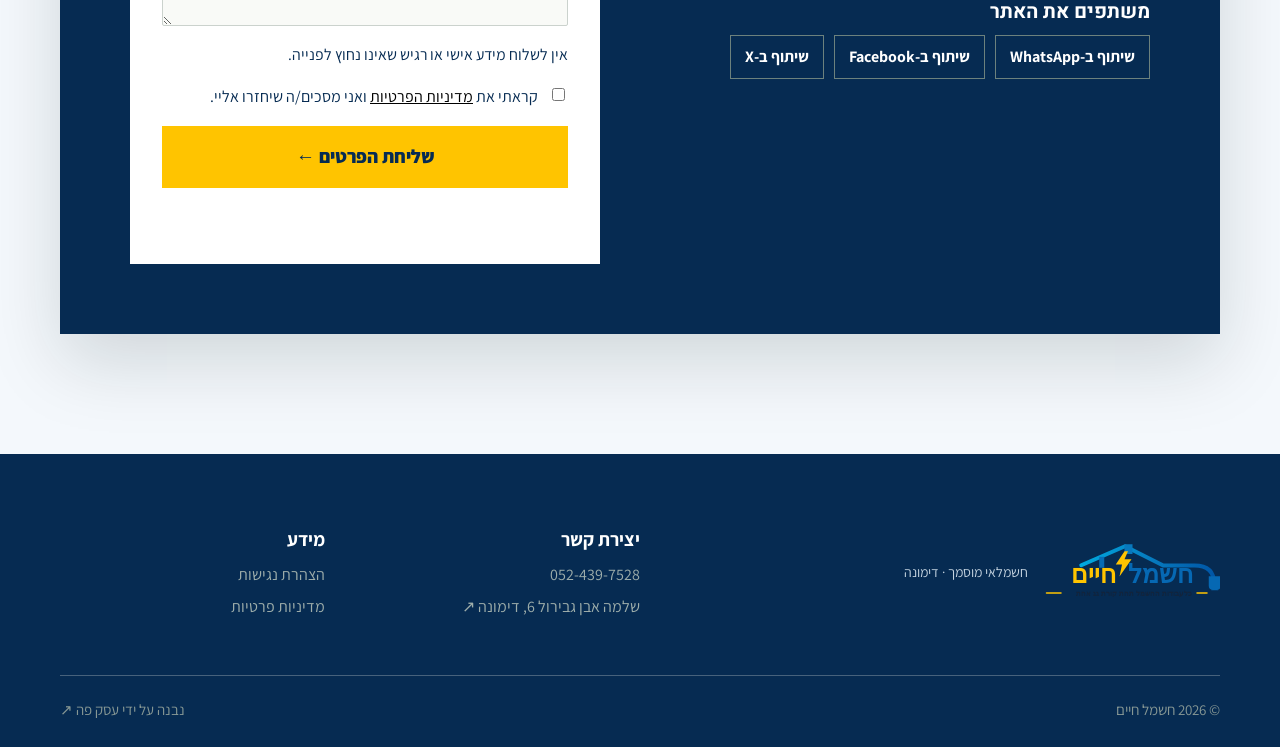
==== commit 77f22da9: "Add local SEO metadata and service areas" ====
--- a/index.html
+++ b/index.html
@@ -8,15 +8,15 @@
   <link rel="icon" href="/favicon.svg" type="image/svg+xml">
   <link rel="apple-touch-icon" href="/apple-touch-icon.png">
   <link rel="manifest" href="/site.webmanifest">
-  <title>חשמל חיים | חשמלאי מוסמך בדימונה</title>
-  <meta name="description" content="חשמל חיים, חשמלאי מוסמך בדימונה. עבודות חשמל לבית, התקנת גופי תאורה, שקעים ועמדות טעינה לרכב חשמלי. חייגו או שלחו WhatsApp.">
+  <title>חשמלאי מוסמך בדימונה | חשמל חיים</title>
+  <meta name="description" content="חשמלאי מוסמך בדימונה והדרום לעבודות חשמל לבית, התקנת גופי תאורה, שקעים ועמדות טעינה לרכב חשמלי. חשמל חיים - חייגו או שלחו WhatsApp.">
   <link rel="canonical" href="https://haim-gaz-electric.netlify.app/">
   
   
   <meta property="og:type" content="website">
   <meta property="og:locale" content="he_IL">
-  <meta property="og:title" content="חשמל חיים | חשמלאי מוסמך בדימונה">
-  <meta property="og:description" content="עבודות חשמל לבית ועמדות טעינה, עם דרך ישירה ופשוטה ליצור קשר.">
+  <meta property="og:title" content="חשמלאי מוסמך בדימונה | חשמל חיים">
+  <meta property="og:description" content="חשמלאי מוסמך בדימונה והדרום לעבודות חשמל לבית, התקנת גופי תאורה, שקעים ועמדות טעינה לרכב חשמלי.">
   <meta property="og:url" content="https://haim-gaz-electric.netlify.app/">
   <meta property="og:image" content="https://haim-gaz-electric.netlify.app/share.png">
   <meta property="og:image:secure_url" content="https://haim-gaz-electric.netlify.app/share.png">
@@ -25,8 +25,8 @@
   <meta property="og:image:height" content="630">
   <meta property="og:image:alt" content="חשמל חיים - חשמלאי מוסמך בדימונה לעבודות חשמל לבית ולעמדות טעינה">
   <meta name="twitter:card" content="summary_large_image">
-  <meta name="twitter:title" content="חשמל חיים | חשמלאי מוסמך בדימונה">
-  <meta name="twitter:description" content="עבודות חשמל לבית ועמדות טעינה, עם דרך ישירה ופשוטה ליצור קשר.">
+  <meta name="twitter:title" content="חשמלאי מוסמך בדימונה | חשמל חיים">
+  <meta name="twitter:description" content="חשמלאי מוסמך בדימונה והדרום לעבודות חשמל לבית, התקנת גופי תאורה, שקעים ועמדות טעינה לרכב חשמלי.">
   <meta name="twitter:image" content="https://haim-gaz-electric.netlify.app/share.png">
   <meta name="twitter:image:alt" content="חשמל חיים - חשמלאי מוסמך בדימונה לעבודות חשמל לבית ולעמדות טעינה">
   <link rel="preconnect" href="https://fonts.googleapis.com">
@@ -36,7 +36,7 @@
 @media(prefers-reduced-motion:reduce){html{scroll-behavior:auto}*,*:before,*:after{animation:none!important;transition-duration:.01ms!important}.current-flow{stroke-dasharray:none;opacity:.18}.current-pulse{opacity:.45;transform:none}}
 </style>
   <script type="application/ld+json">
-  {"@context":"https://schema.org","@graph":[{"@type":"Electrician","@id":"https://haim-gaz-electric.netlify.app/#business","name":"חשמל חיים","description":"חשמלאי מוסמך בדימונה לעבודות חשמל לבית והתקנת עמדות טעינה.","url":"https://haim-gaz-electric.netlify.app/","telephone":"+972524397528","address":{"@type":"PostalAddress","streetAddress":"שלמה אבן גבירול 6","addressLocality":"דימונה","postalCode":"8618106","addressCountry":"IL"},"geo":{"@type":"GeoCoordinates","latitude":31.075882,"longitude":35.042323},"aggregateRating":{"@type":"AggregateRating","ratingValue":"5.0","reviewCount":"13","bestRating":"5"},"sameAs":["https://www.midrag.co.il/SpCard/Sp/63909?areaId=8&serviceId=161&sortByCategory=134&isGeneric=false","https://www.google.com/maps/search/?api=1&query=%D7%97%D7%A9%D7%9E%D7%9C%D7%90%D7%99+%D7%9E%D7%95%D7%A1%D7%9E%D7%9A+-+%D7%97%D7%99%D7%99%D7%9D+%D7%92%D7%96&query_place_id=ChIJ_wHM0NhPAhURYa_CrU1slCw"]},{"@type":"WebSite","@id":"https://haim-gaz-electric.netlify.app/#website","url":"https://haim-gaz-electric.netlify.app/","name":"חשמל חיים","inLanguage":"he-IL","publisher":{"@id":"https://haim-gaz-electric.netlify.app/#business"}},{"@type":"FAQPage","@id":"https://haim-gaz-electric.netlify.app/#faq","inLanguage":"he-IL","mainEntity":[{"@type":"Question","name":"אילו עבודות חשמל אפשר להזמין?","acceptedAnswer":{"@type":"Answer","text":"האתר מציג איתור ותיקון תקלות, התקנת גופי תאורה, שקעים ונקודות חשמל והתקנת עמדות טעינה לרכב חשמלי בבית."}},{"@type":"Question","name":"איך מתחילים בדיקת תקלה?","acceptedAnswer":{"@type":"Answer","text":"שולחים ב-WhatsApp תיאור קצר, תמונה או סרטון של הבעיה כדי לקבל כיוון ראשוני ולתאם את המשך הטיפול."}},{"@type":"Question","name":"איך יוצרים קשר עם חשמל חיים?","acceptedAnswer":{"@type":"Answer","text":"אפשר להתקשר למספר 052-439-7528 או לפתוח שיחת WhatsApp דרך האתר."}},{"@type":"Question","name":"האם יש רישוי ותעודות מקצועיות?","acceptedAnswer":{"@type":"Answer","text":"בכרטיס מידרג הציבורי של חי מוצגים רישיון בתוקף עד 30 באפריל 2027 ותעודת התקנת עמדות טעינה לרכב חשמלי של EVMETER."}},{"@type":"Question","name":"איפה אפשר לקרוא דירוגים נוספים?","acceptedAnswer":{"@type":"Answer","text":"בכרטיס מידרג הציבורי של חי מופיעים ציון 9.76 ו-108 חוות דעת, נכון ל-17 בספטמבר 2026."}}]}]}
+  {"@context":"https://schema.org","@graph":[{"@type":"Electrician","@id":"https://haim-gaz-electric.netlify.app/#business","name":"חשמל חיים","description":"חשמלאי מוסמך בדימונה לעבודות חשמל לבית והתקנת עמדות טעינה.","url":"https://haim-gaz-electric.netlify.app/","telephone":"+972524397528","areaServed":[{"@type":"City","name":"דימונה"},{"@type":"City","name":"ירוחם"},{"@type":"City","name":"ערד"},{"@type":"City","name":"באר שבע"}],"address":{"@type":"PostalAddress","streetAddress":"שלמה אבן גבירול 6","addressLocality":"דימונה","postalCode":"8618106","addressCountry":"IL"},"geo":{"@type":"GeoCoordinates","latitude":31.075882,"longitude":35.042323},"aggregateRating":{"@type":"AggregateRating","ratingValue":"5.0","reviewCount":"13","bestRating":"5"},"sameAs":["https://www.midrag.co.il/SpCard/Sp/63909?areaId=8&serviceId=161&sortByCategory=134&isGeneric=false","https://www.google.com/maps/search/?api=1&query=%D7%97%D7%A9%D7%9E%D7%9C%D7%90%D7%99+%D7%9E%D7%95%D7%A1%D7%9E%D7%9A+-+%D7%97%D7%99%D7%99%D7%9D+%D7%92%D7%96&query_place_id=ChIJ_wHM0NhPAhURYa_CrU1slCw"]},{"@type":"WebSite","@id":"https://haim-gaz-electric.netlify.app/#website","url":"https://haim-gaz-electric.netlify.app/","name":"חשמל חיים","inLanguage":"he-IL","publisher":{"@id":"https://haim-gaz-electric.netlify.app/#business"}},{"@type":"FAQPage","@id":"https://haim-gaz-electric.netlify.app/#faq","inLanguage":"he-IL","mainEntity":[{"@type":"Question","name":"אילו עבודות חשמל אפשר להזמין?","acceptedAnswer":{"@type":"Answer","text":"האתר מציג איתור ותיקון תקלות, התקנת גופי תאורה, שקעים ונקודות חשמל והתקנת עמדות טעינה לרכב חשמלי בבית."}},{"@type":"Question","name":"איך מתחילים בדיקת תקלה?","acceptedAnswer":{"@type":"Answer","text":"שולחים ב-WhatsApp תיאור קצר, תמונה או סרטון של הבעיה כדי לקבל כיוון ראשוני ולתאם את המשך הטיפול."}},{"@type":"Question","name":"איך יוצרים קשר עם חשמל חיים?","acceptedAnswer":{"@type":"Answer","text":"אפשר להתקשר למספר 052-439-7528 או לפתוח שיחת WhatsApp דרך האתר."}},{"@type":"Question","name":"האם יש רישוי ותעודות מקצועיות?","acceptedAnswer":{"@type":"Answer","text":"בכרטיס מידרג הציבורי של חי מוצגים רישיון בתוקף עד 30 באפריל 2027 ותעודת התקנת עמדות טעינה לרכב חשמלי של EVMETER."}},{"@type":"Question","name":"איפה אפשר לקרוא דירוגים נוספים?","acceptedAnswer":{"@type":"Answer","text":"בכרטיס מידרג הציבורי של חי מופיעים ציון 9.76 ו-108 חוות דעת, נכון ל-17 בספטמבר 2026."}}]}]}
   </script>
 </head>
 <body>
@@ -69,7 +69,7 @@
       </div>
       <div class="hero-content">
         <p class="eyebrow"><span></span> חשמלאי מוסמך בדימונה</p>
-        <h1 id="hero-title">חשמל שצריך לעבוד.<br><em>בלי קיצורי דרך.</em></h1>
+        <h1 id="hero-title">חשמלאי מוסמך בדימונה והדרום.<br><em>בלי קיצורי דרך.</em></h1>
         <p class="hero-copy">תקלה בבית, גוף תאורה חדש או עמדת טעינה לרכב? מתחילים באבחון ברור, ממשיכים בעבודה מדויקת ומשאירים אחרינו מסודר.</p>
         <div class="hero-actions">
           <a class="btn btn-primary" href="https://wa.me/972524397528?text=%D7%A9%D7%9C%D7%95%D7%9D%20%D7%97%D7%99%D7%99%D7%9D%2C%20%D7%94%D7%92%D7%A2%D7%AA%D7%99%20%D7%9E%D7%94%D7%90%D7%AA%D7%A8%20%D7%95%D7%90%D7%A9%D7%9E%D7%97%20%D7%9C%D7%94%D7%AA%D7%99%D7%99%D7%A2%D7%A5" target="_blank" rel="noopener noreferrer">שלחו WhatsApp <span aria-hidden="true">←</span></a>
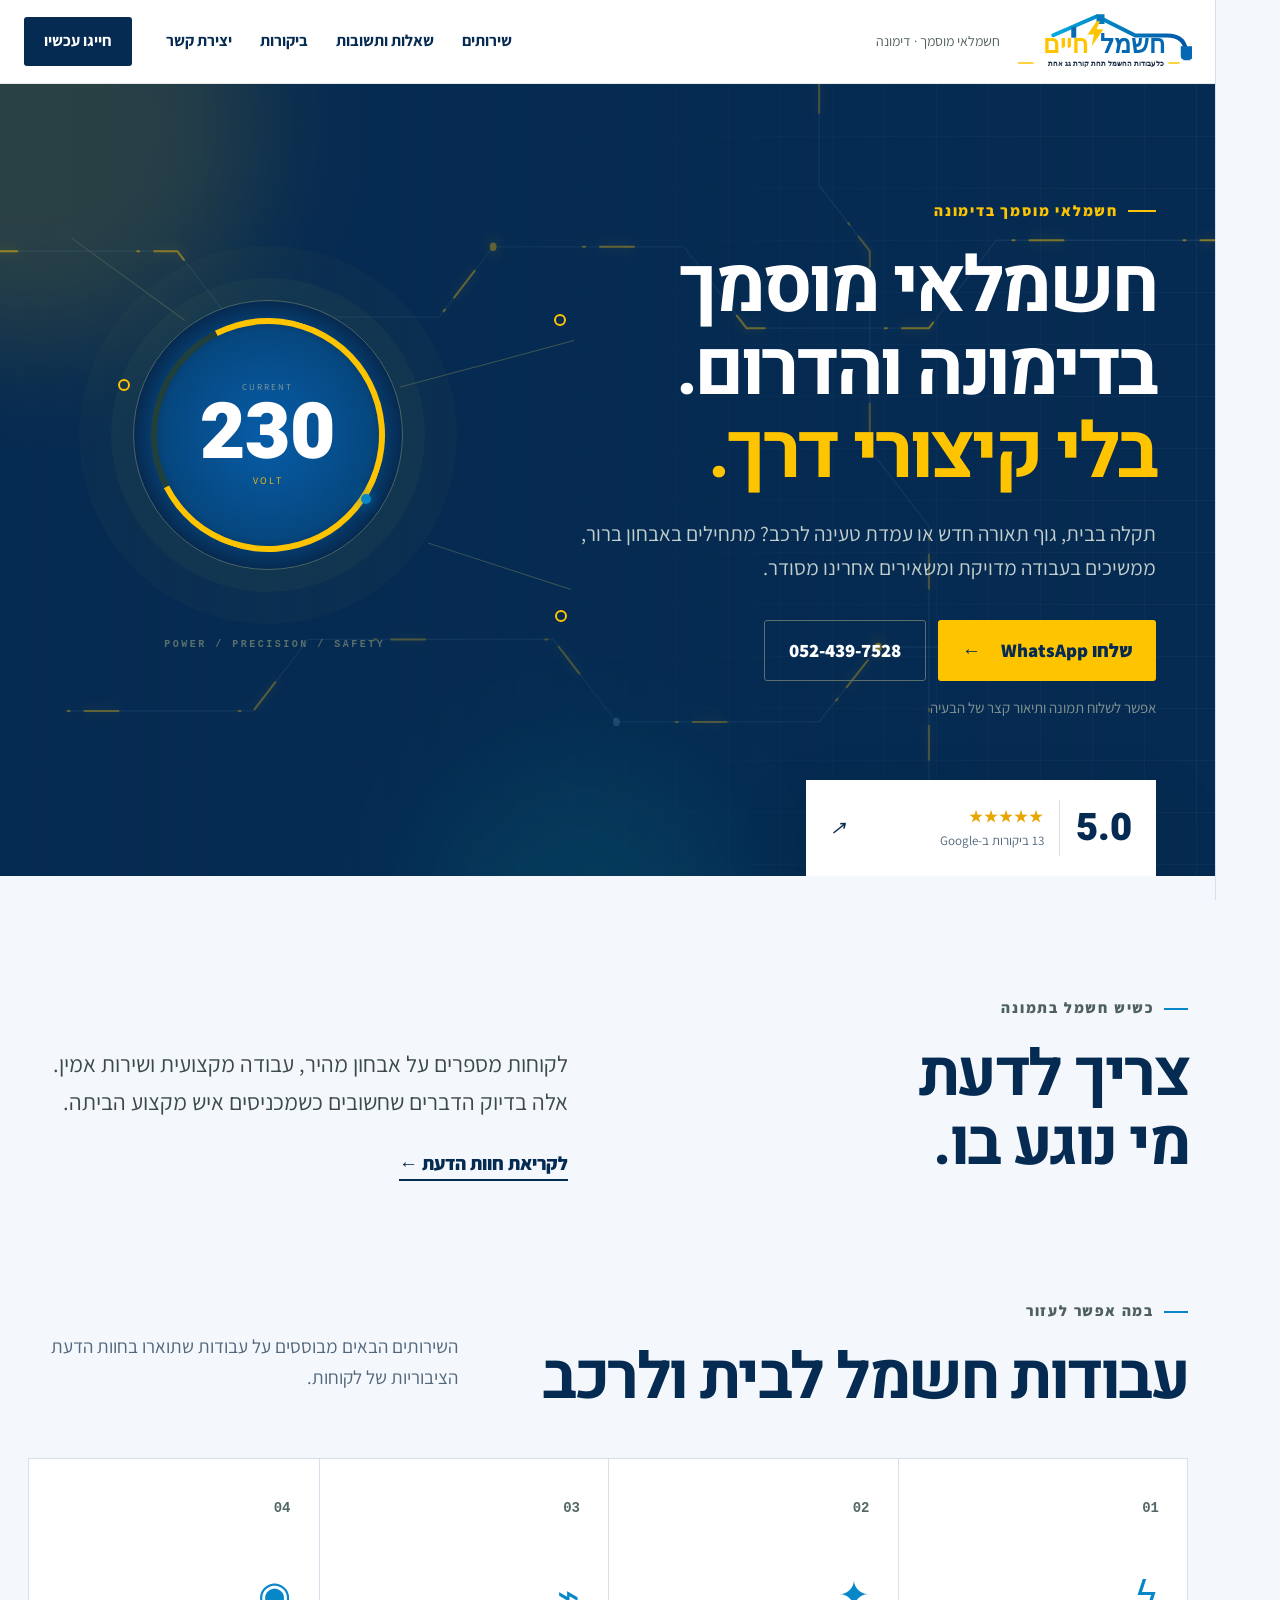
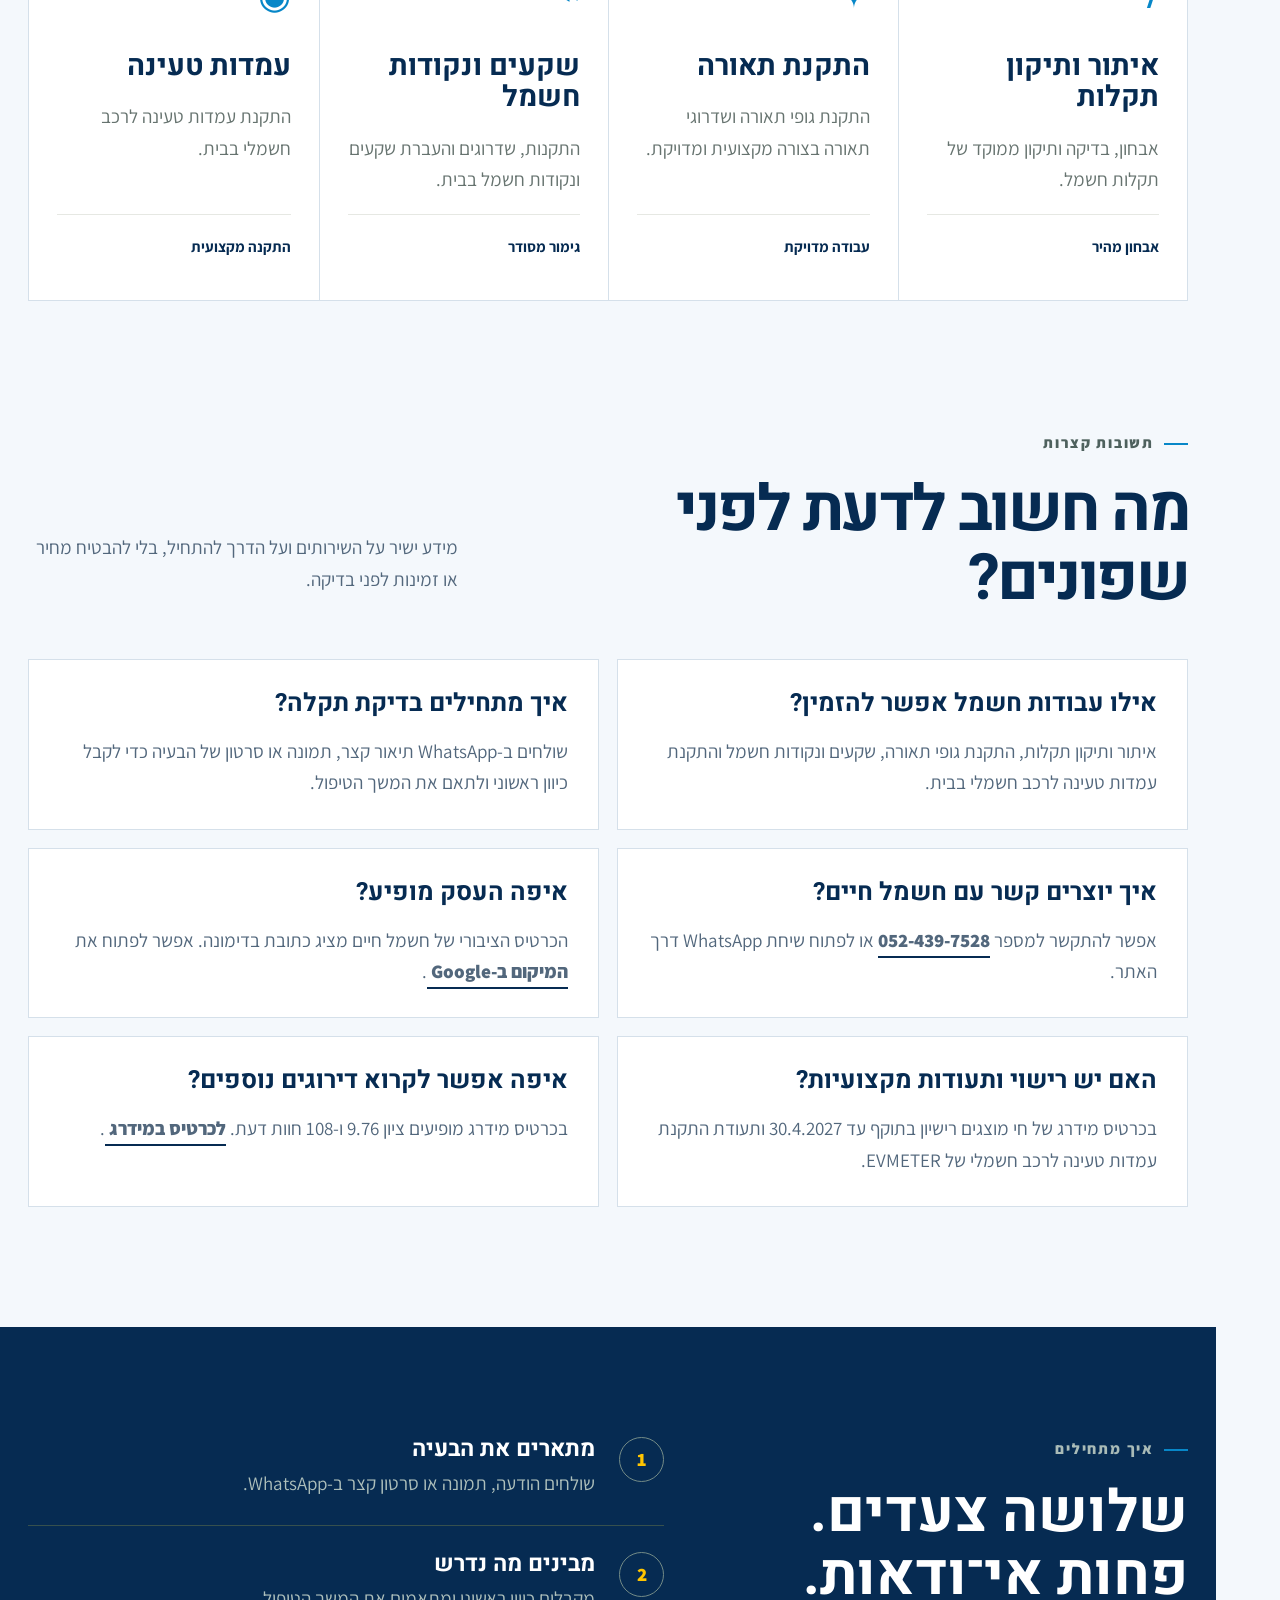
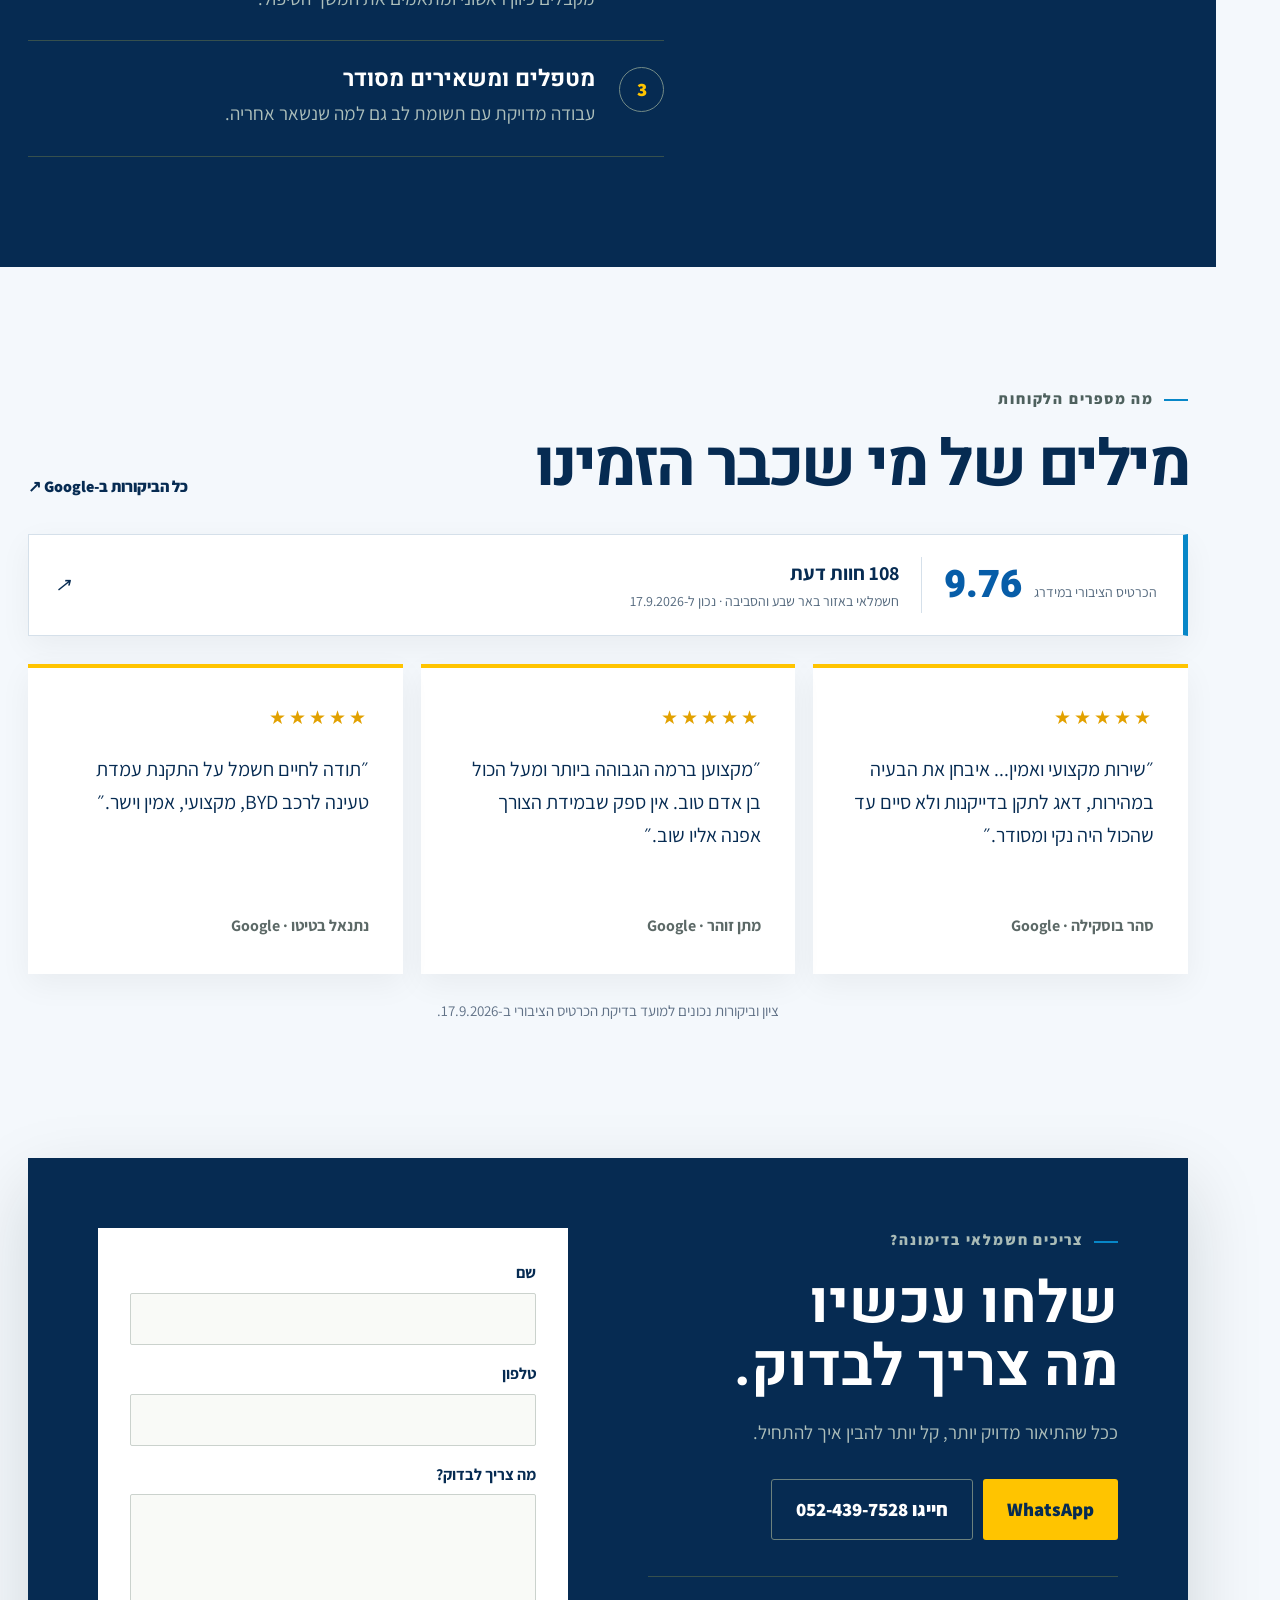
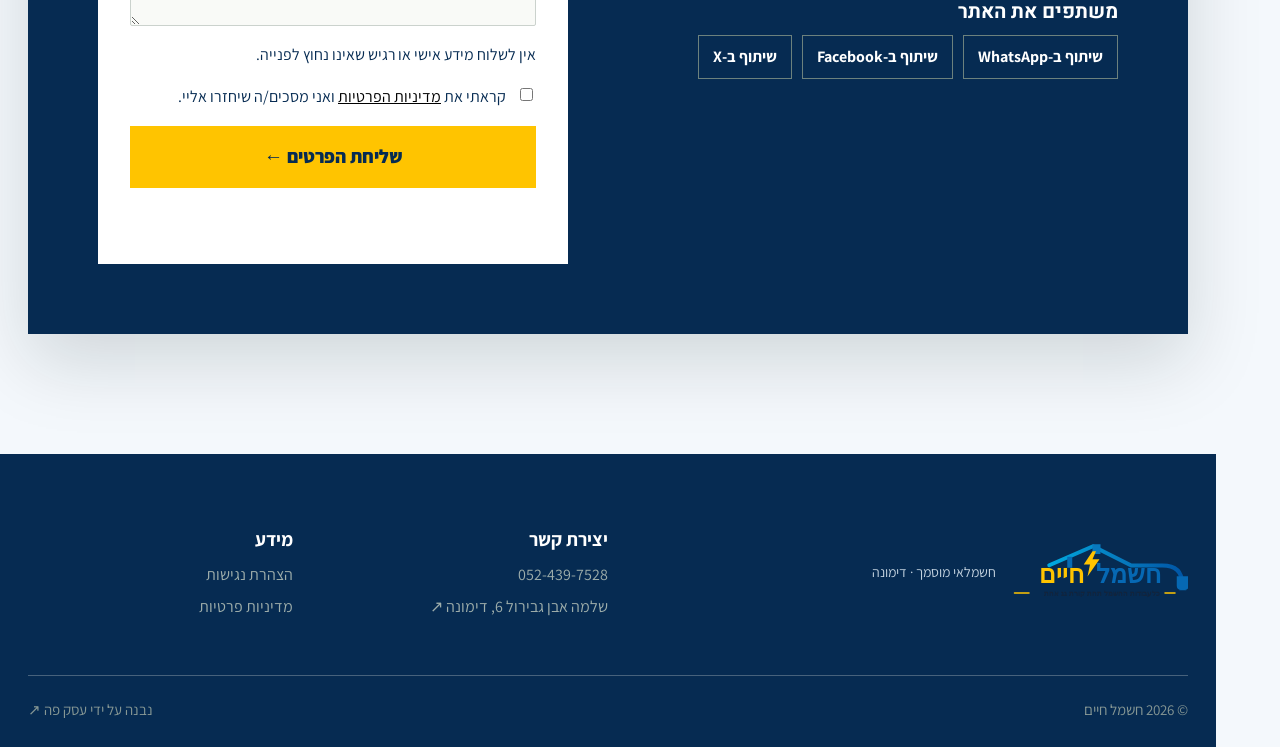
==== commit e6d4559d: "Add site-matched Shayach in a reserved accessibility rail" ====
--- a/index.html
+++ b/index.html
@@ -163,5 +163,5 @@
 document.querySelectorAll('[data-dialog]').forEach(b=>b.addEventListener('click',()=>document.getElementById(b.dataset.dialog).showModal()));
 document.querySelectorAll('dialog').forEach(d=>{d.querySelector('.close').addEventListener('click',()=>d.close());d.addEventListener('click',e=>{if(e.target===d)d.close()})});
 </script>
-</body>
+<link rel="stylesheet" href="/shayach-layout.css"><script src="/shayach-config.js" defer></script><script src="https://shayach.co.il/v1/widget.js" defer></script></body>
 </html>
--- a/shayach-layout.css
+++ b/shayach-layout.css
@@ -0,0 +1,7 @@
+/* Shayach occupies a reserved rail, never the reading area. */
+html{padding-right:64px!important;box-sizing:border-box!important;scroll-padding-bottom:20px}
+body{max-width:100%;margin-right:0!important;box-sizing:border-box}
+html::after{content:"";position:fixed;right:0;top:0;bottom:0;width:64px;background:#f4f8fc;border-left:1px solid #d5e0ea;z-index:900;pointer-events:none}
+@media(max-width:640px){html{padding-right:56px!important}html::after{width:56px}}
+
+body{overflow-x:clip}.skip:focus{right:76px!important}@media(max-width:640px){.topbar{gap:12px}.topbar .brand{min-width:0}.topbar .brand img{max-width:136px;height:auto}.skip:focus{right:68px!important}}
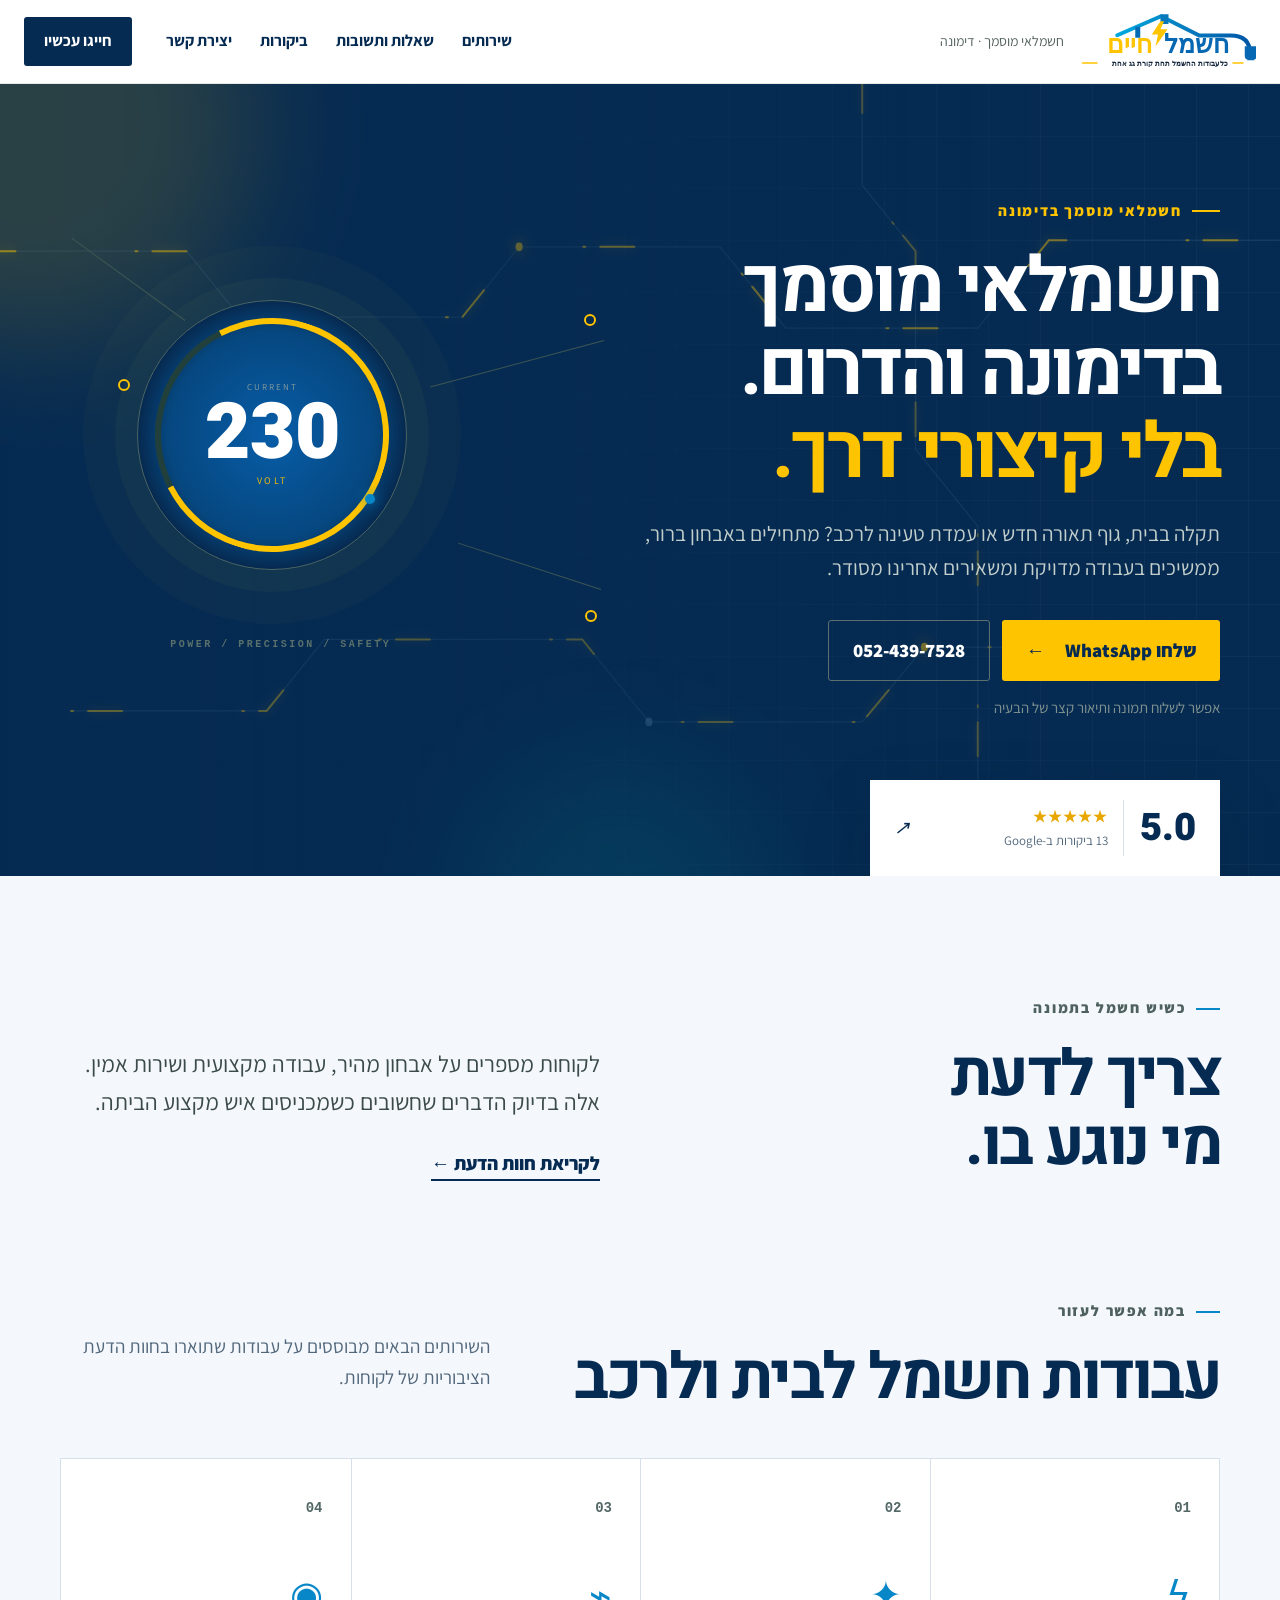
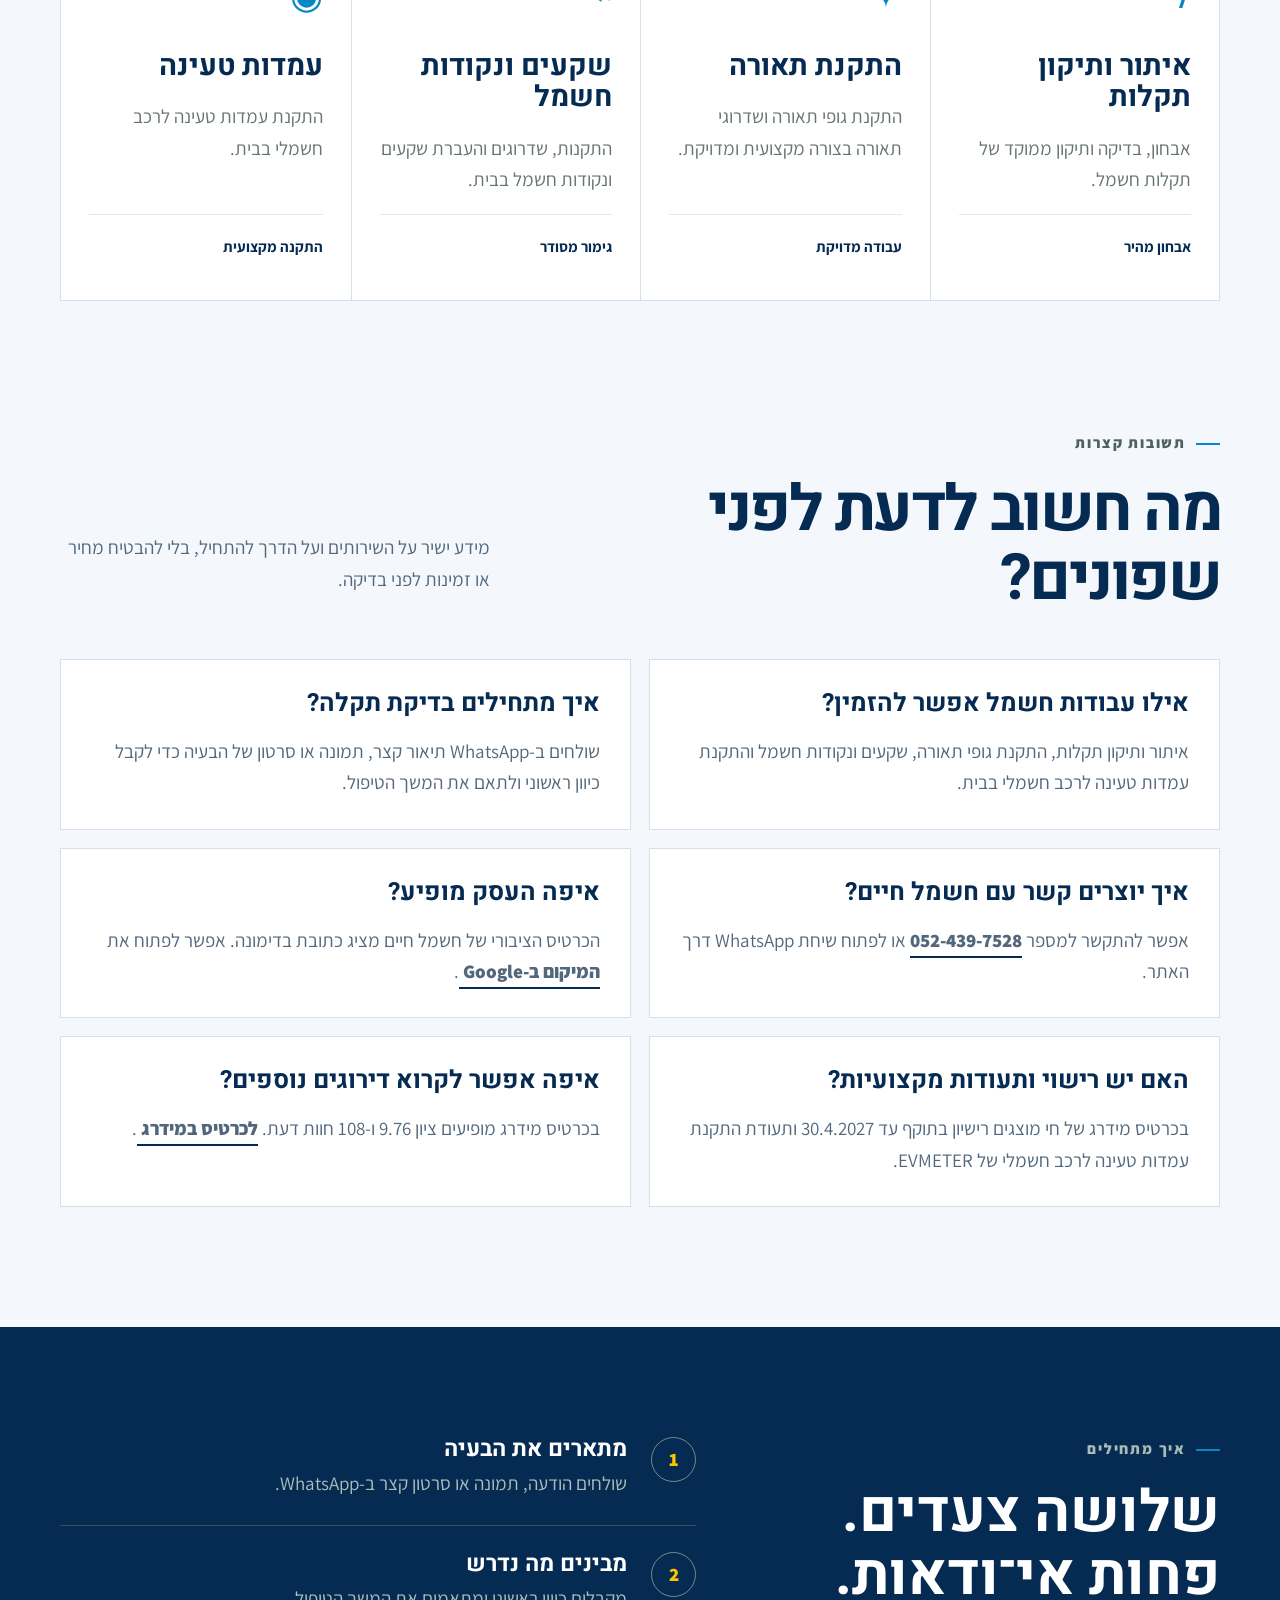
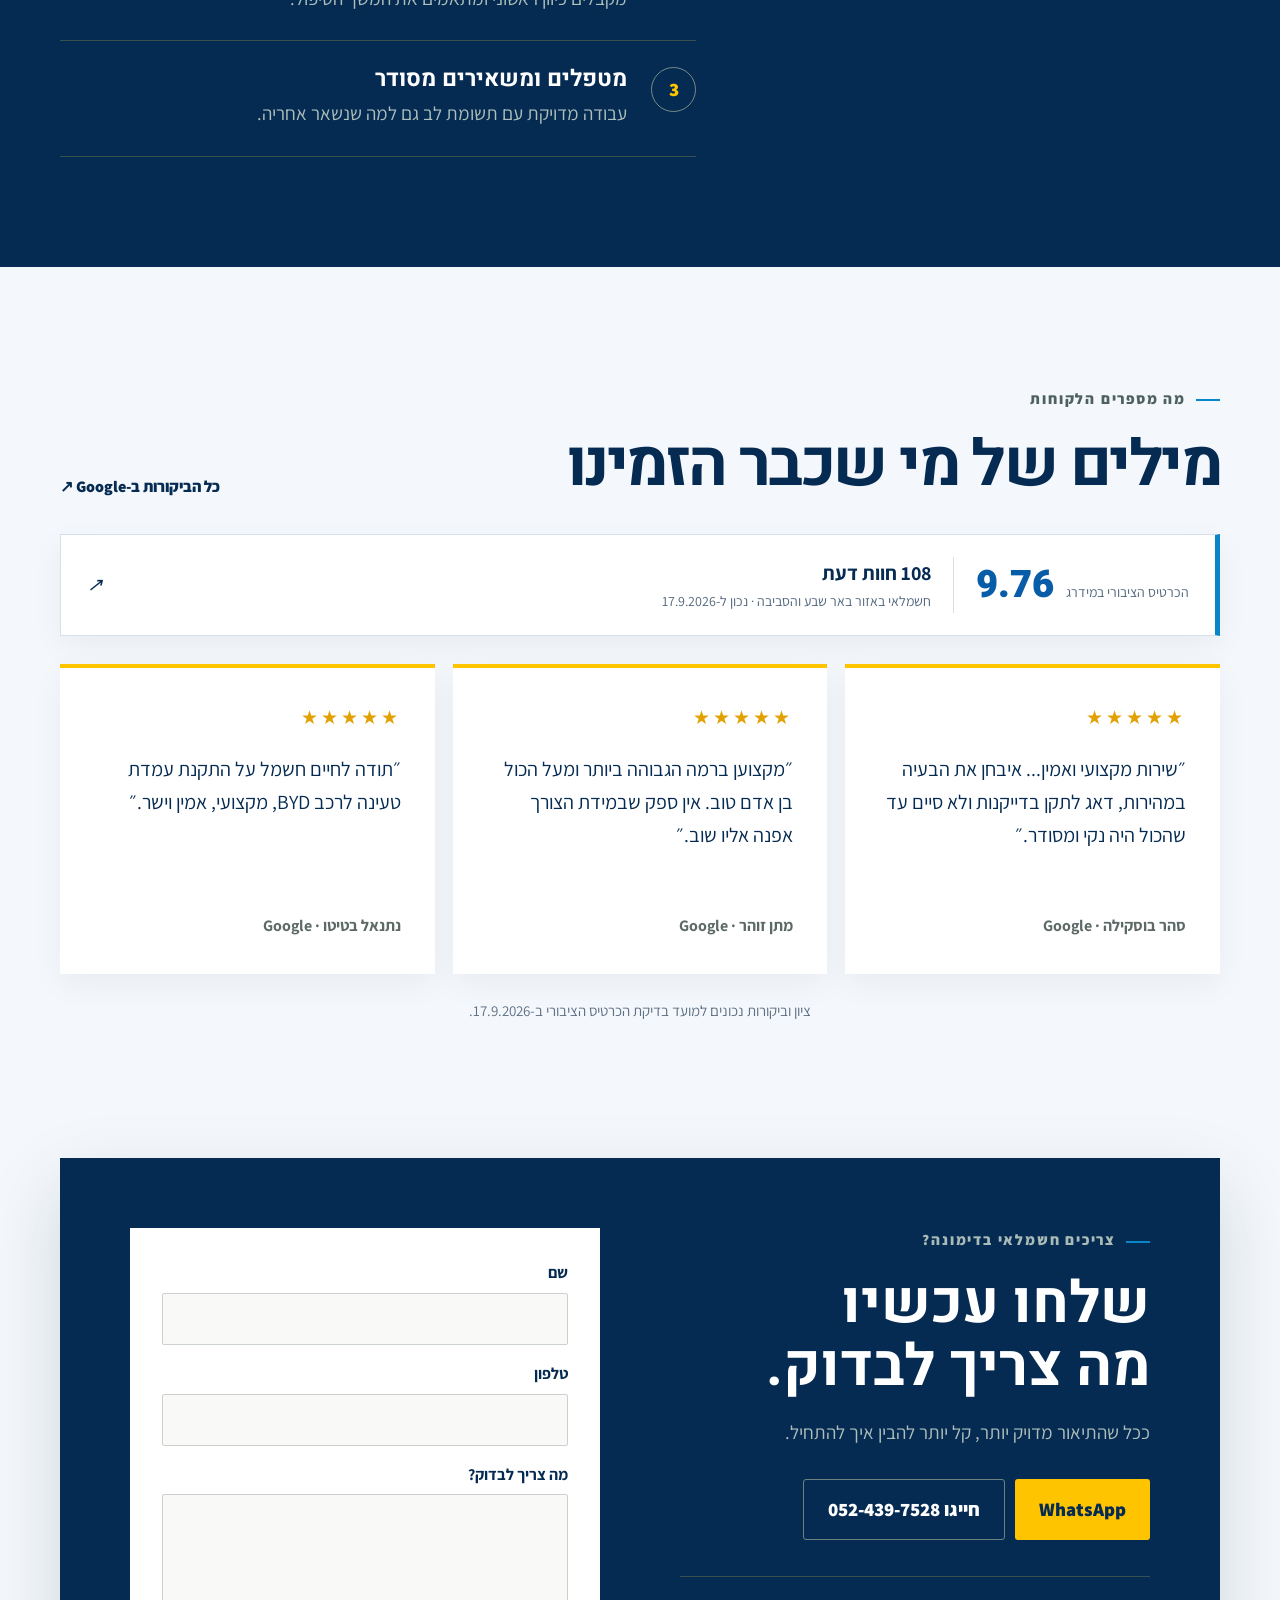
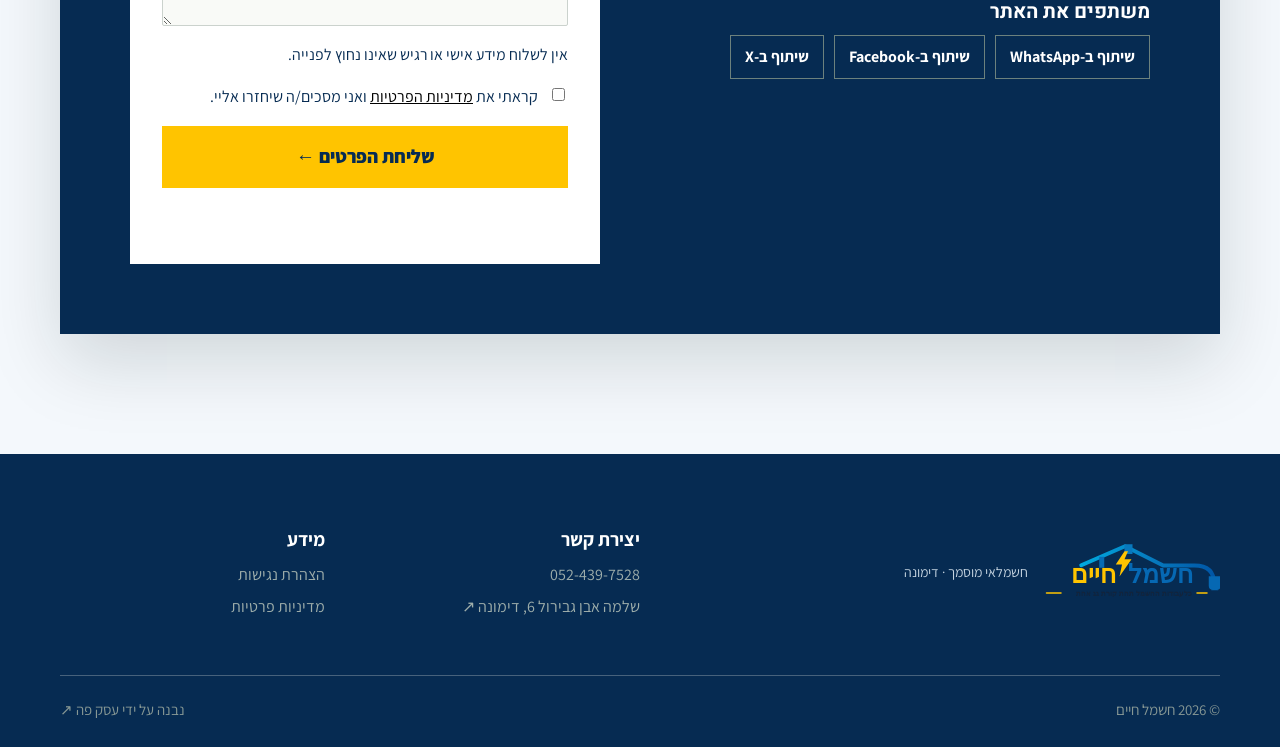
==== commit c6e56ec6: "Remove the reserved Shayach rail; Shayach floats as a normal draggable button" ====
--- a/index.html
+++ b/index.html
@@ -163,5 +163,5 @@
 document.querySelectorAll('[data-dialog]').forEach(b=>b.addEventListener('click',()=>document.getElementById(b.dataset.dialog).showModal()));
 document.querySelectorAll('dialog').forEach(d=>{d.querySelector('.close').addEventListener('click',()=>d.close());d.addEventListener('click',e=>{if(e.target===d)d.close()})});
 </script>
-<link rel="stylesheet" href="/shayach-layout.css"><script src="/shayach-config.js" defer></script><script src="https://shayach.co.il/v1/widget.js" defer></script></body>
+<script src="/shayach-config.js" defer></script><script src="https://shayach.co.il/v1/widget.js" defer></script></body>
 </html>
